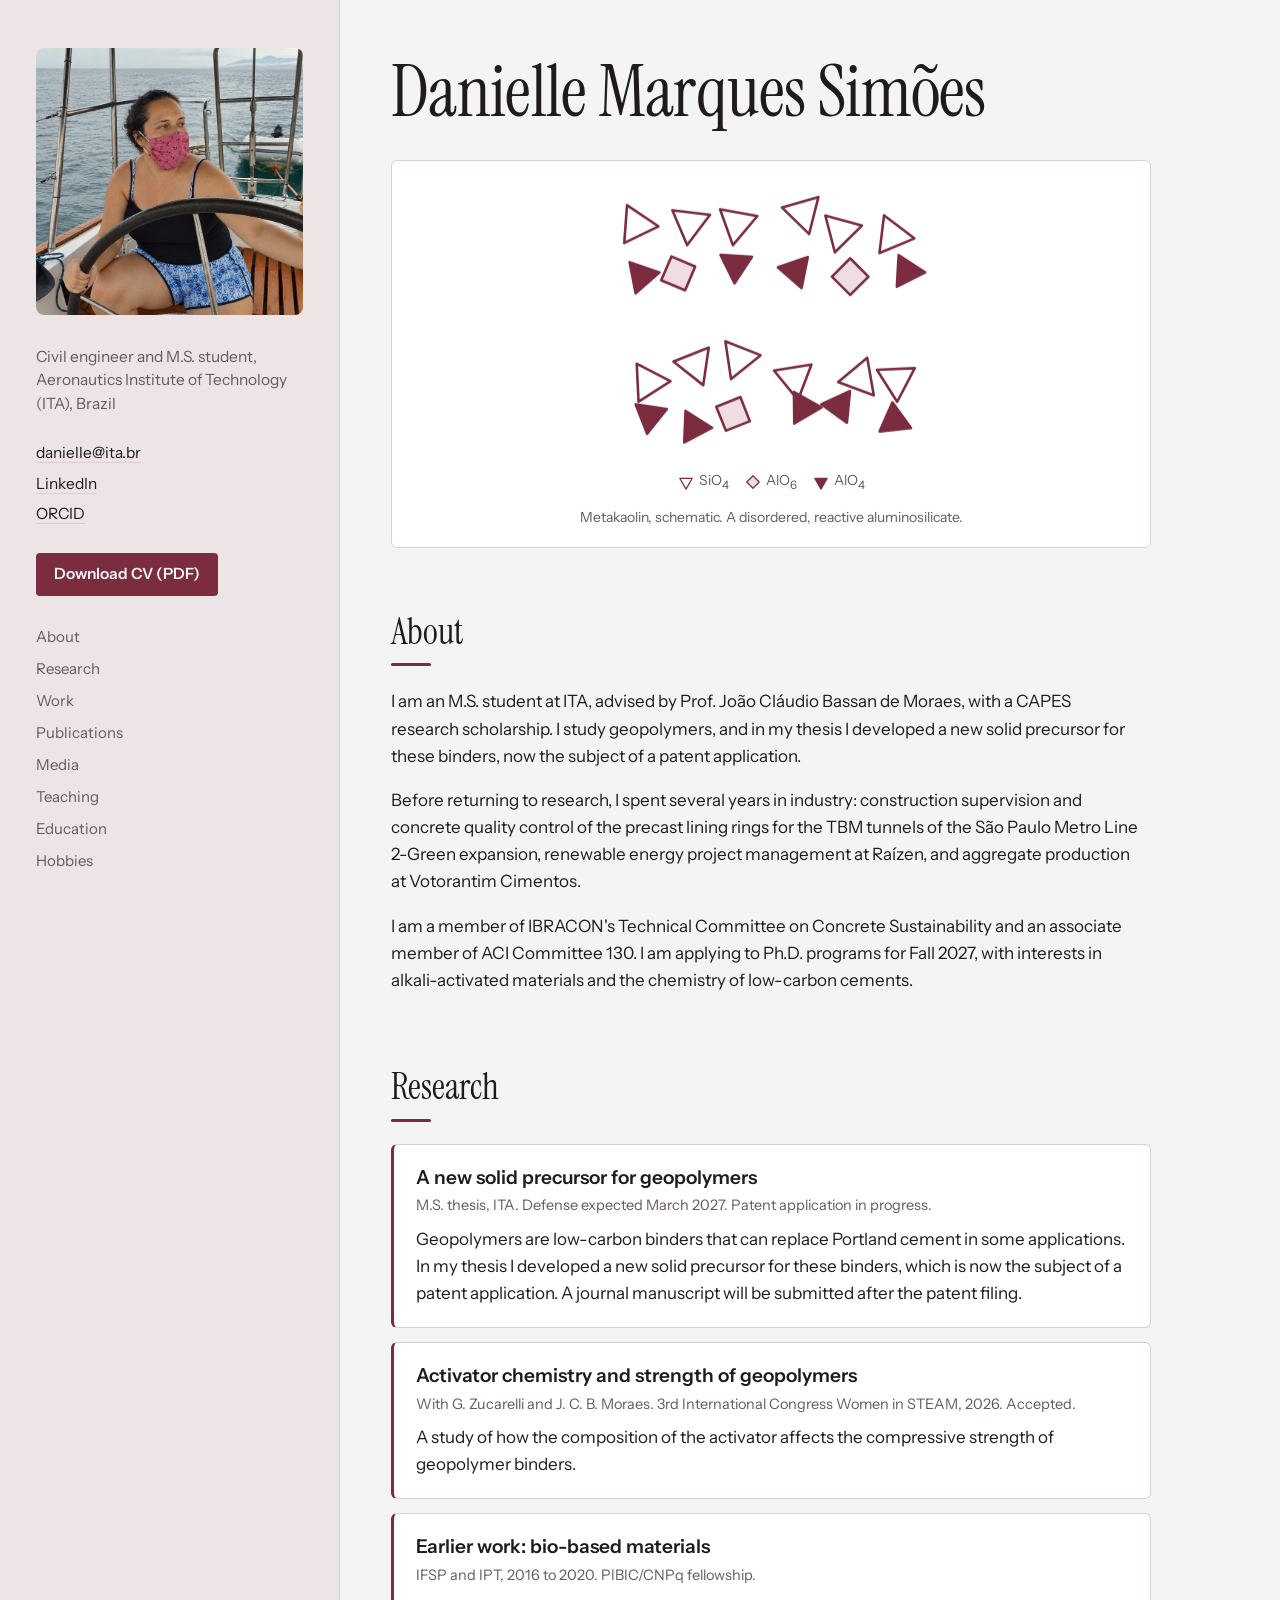
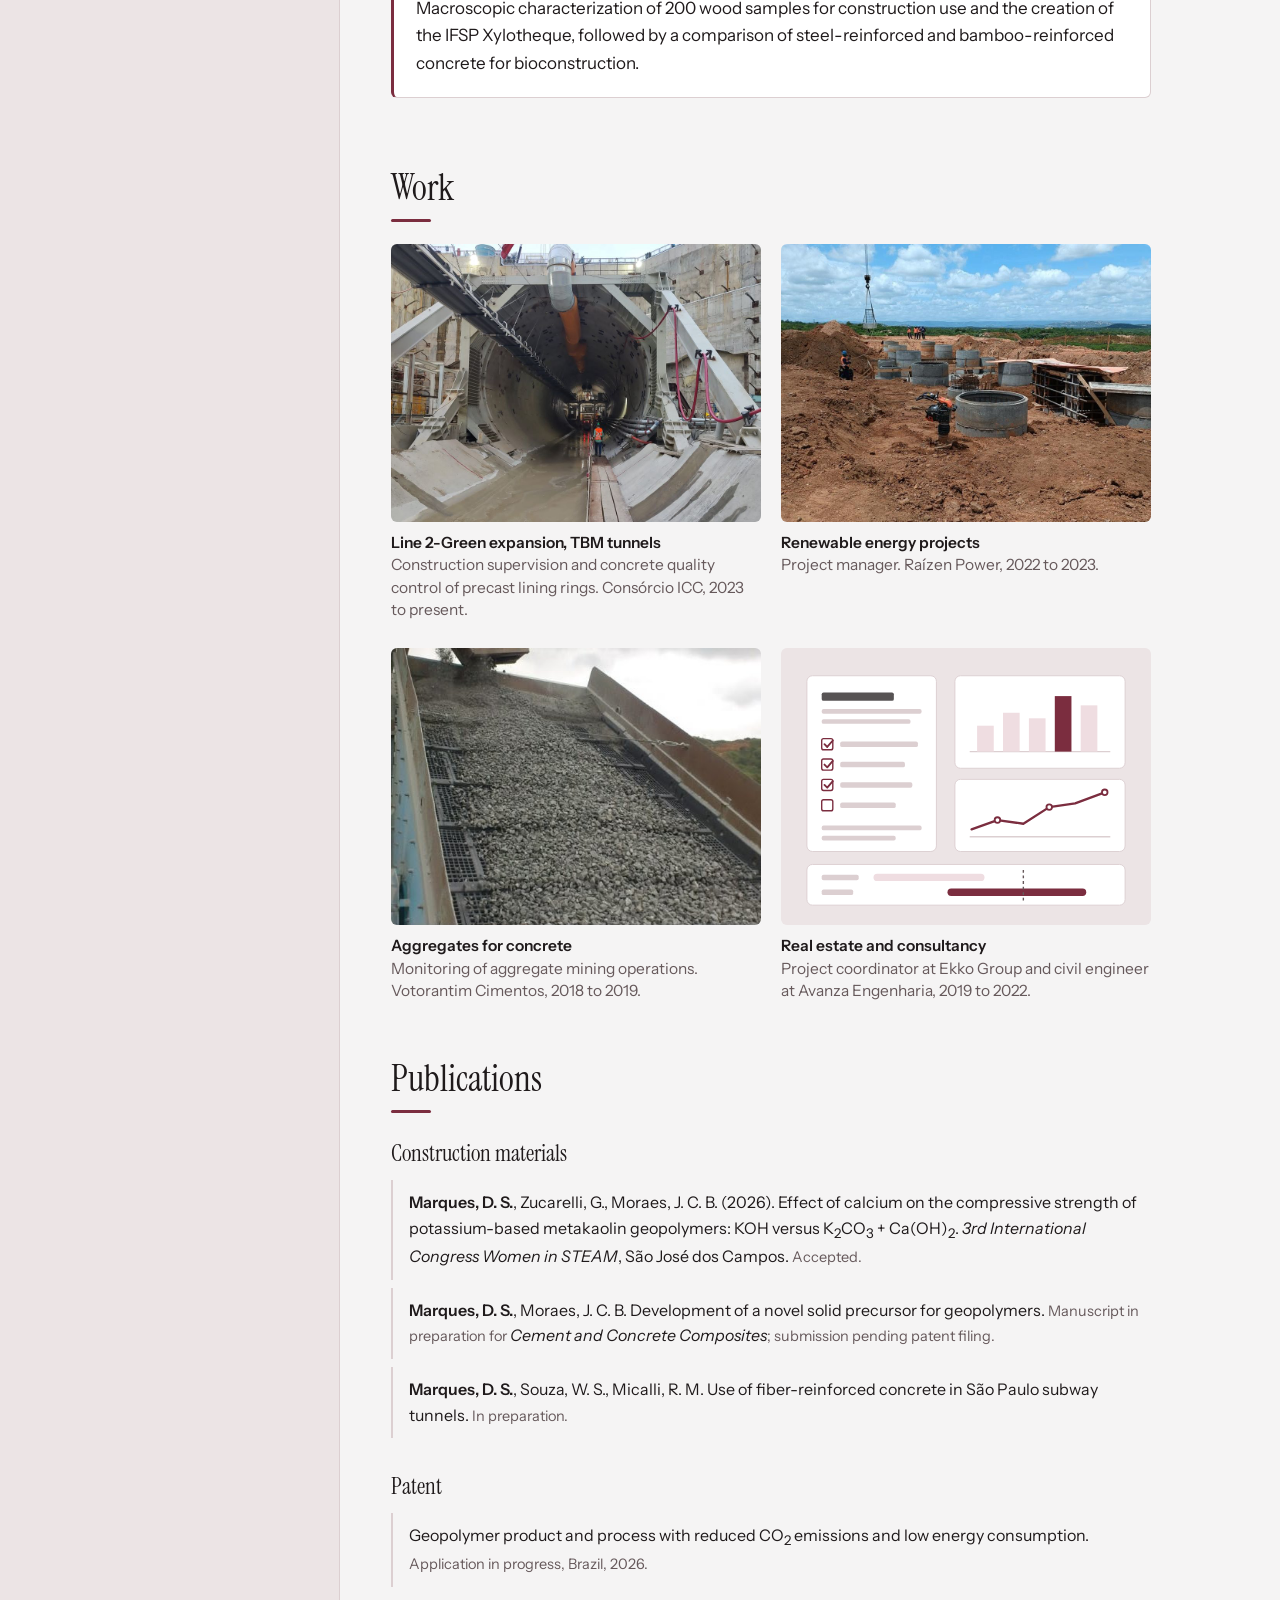
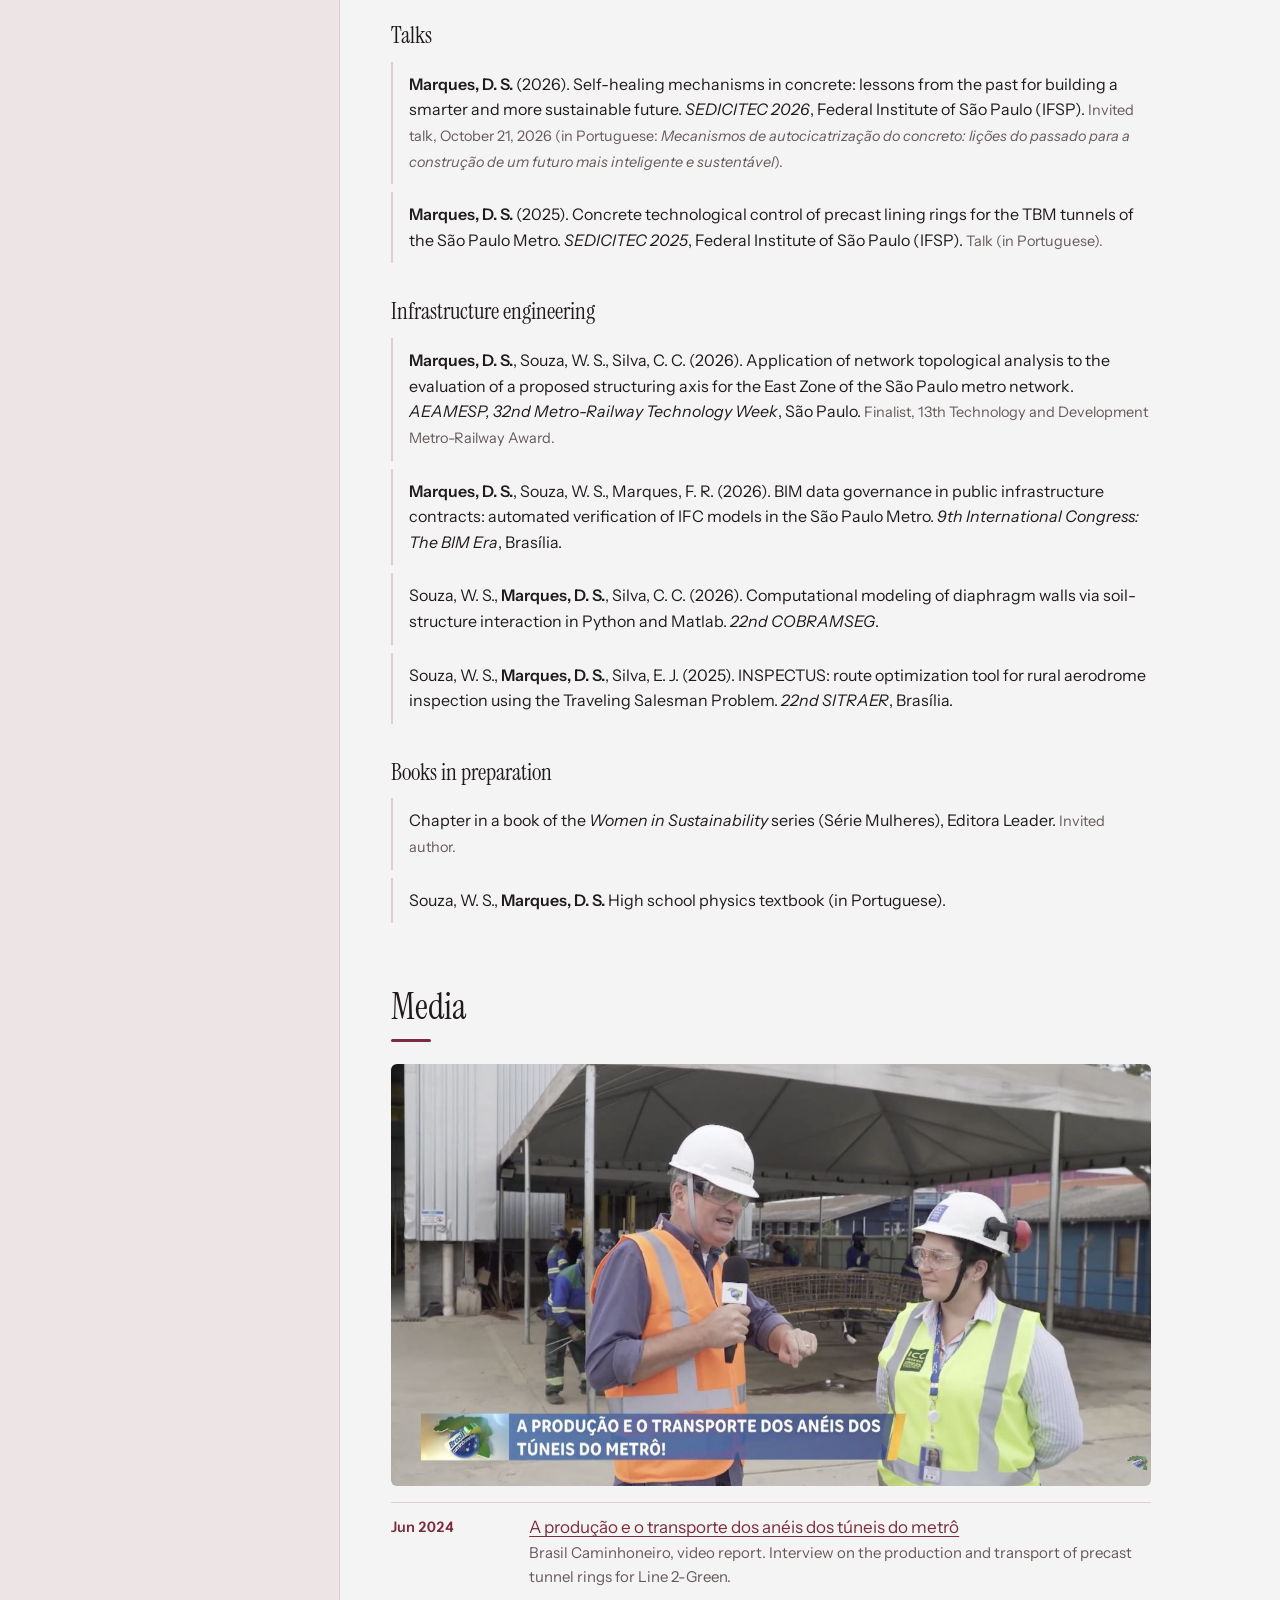
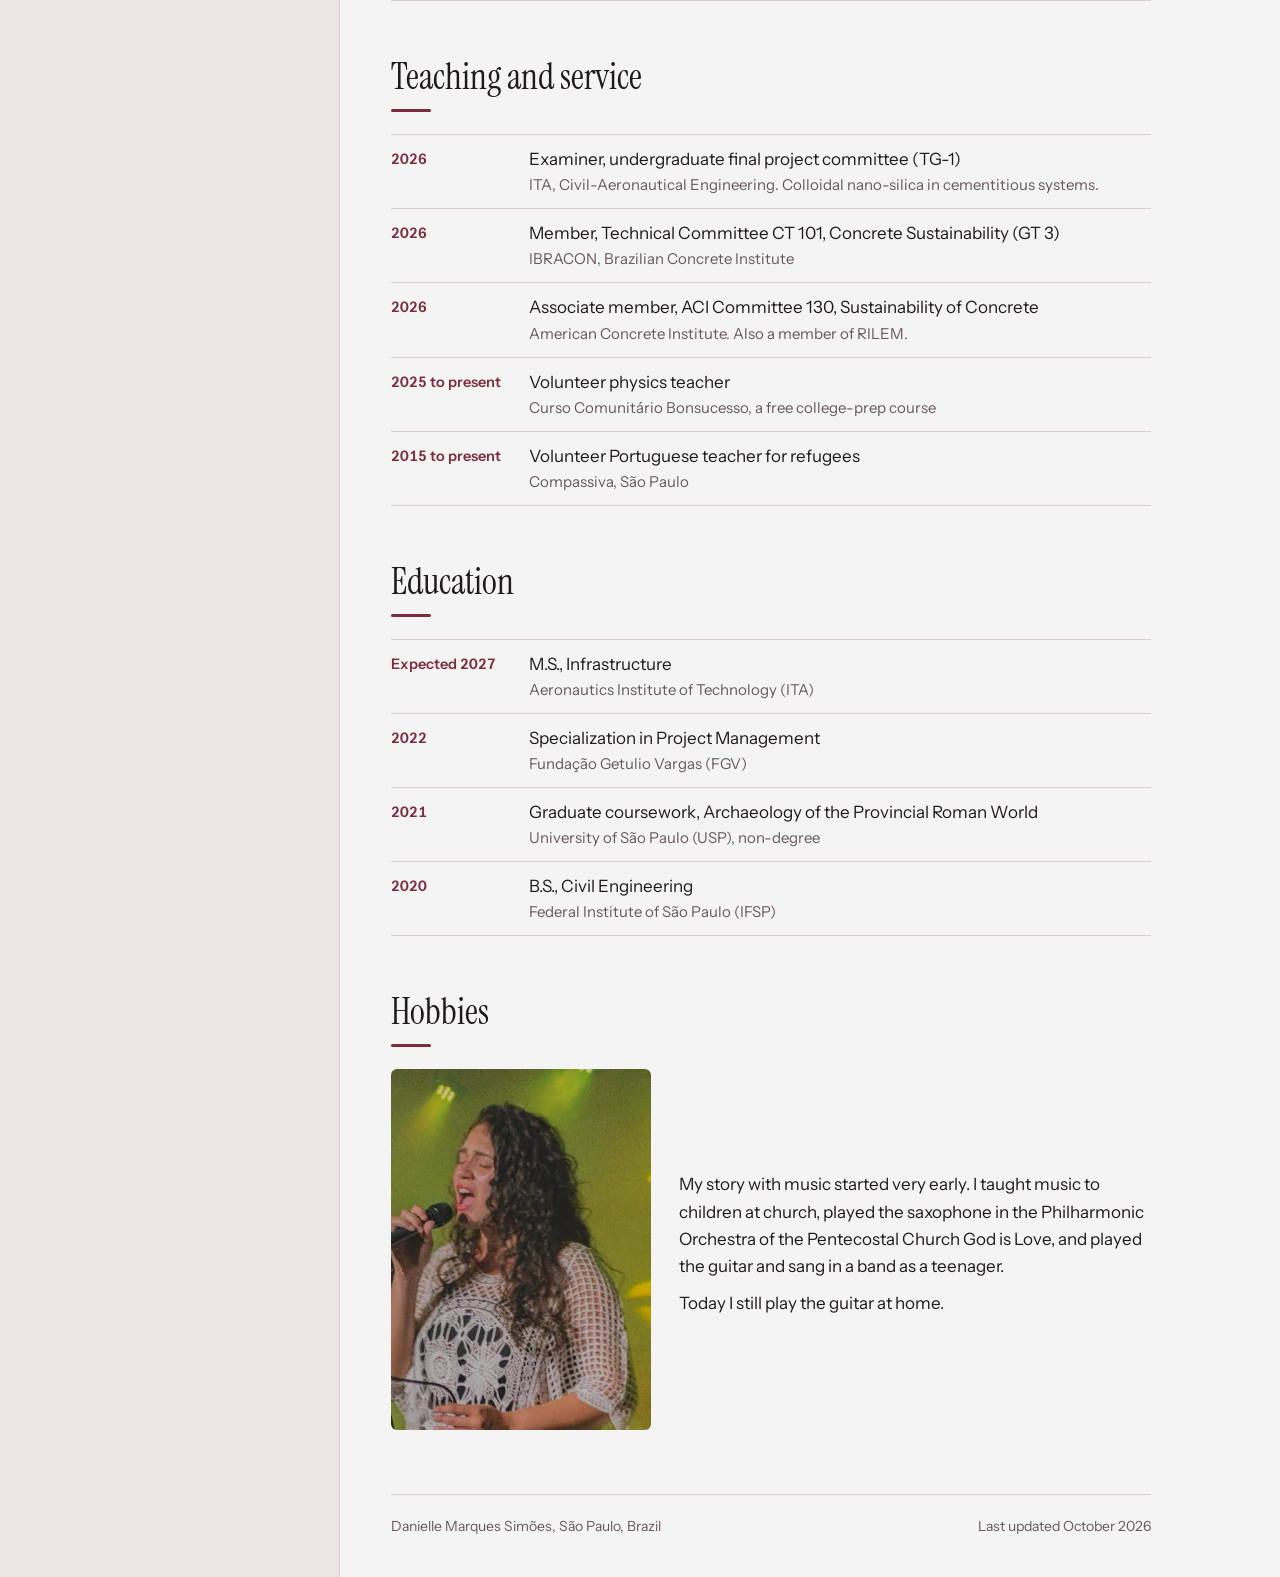
==== index.html @ eb213790 "Add interview photo to Media section Co-Authored-By: Claude Opus 5.5 <noreply@anthropic.com> Claude-" ====
<!doctype html>
<html lang="en">
<head>
<meta charset="utf-8">
<meta name="viewport" content="width=device-width,initial-scale=1,viewport-fit=cover">
<title>Danielle Marques Simões</title>
<meta name="description" content="Danielle Marques Simões, civil engineer and M.S. student at ITA, Brazil. Research on low-carbon geopolymer binders for infrastructure.">
<link rel="preconnect" href="https://fonts.googleapis.com">
<link rel="preconnect" href="https://fonts.gstatic.com" crossorigin>
<link href="https://fonts.googleapis.com/css2?family=Instrument+Sans:wght@400;600&family=Instrument+Serif&display=swap" rel="stylesheet">
<style>
:root {
  --paper: #f5f4f4;      /* neutral near-white */
  --side: #ece4e5;       /* pale fired-clay rose, greyed */
  --ink: #1f1a1b;
  --muted: #66595b;
  --rule: #dccfd1;
  --accent: #7b2d3f;     /* wine */
  --accent-soft: #efdde1;
  --card: #ffffff;
  --todo-bg: #fff1a8; --todo-fg: #1f1a1b;
  --display: "Instrument Serif", Georgia, serif;
  --sans: "Instrument Sans", "Helvetica Neue", Arial, sans-serif;
  --gutter: clamp(16px, 4vw, 56px);
}
@media (prefers-color-scheme: dark) {
  :root:not([data-theme="light"]) {
    --paper: #161314; --side: #1f191b; --ink: #ece4e6; --muted: #b3a3a7; --rule: #362c2f;
    --accent: #e3a3b1; --accent-soft: #3a2228; --card: #1d1819; color-scheme: dark;
  }
}
:root[data-theme="dark"] {
  --paper: #161314; --side: #1f191b; --ink: #ece4e6; --muted: #b3a3a7; --rule: #362c2f;
  --accent: #e3a3b1; --accent-soft: #3a2228; --card: #1d1819; color-scheme: dark;
}
* { box-sizing: border-box; }
html { scroll-behavior: smooth; }
@media (prefers-reduced-motion: reduce) { html { scroll-behavior: auto; } }
body { margin: 0; background: var(--paper); color: var(--ink); font-family: var(--sans); font-size: 17px; line-height: 1.6; -webkit-font-smoothing: antialiased; }
img { max-width: 100%; height: auto; display: block; }
a { color: var(--accent); text-underline-offset: 3px; text-decoration-thickness: 1px; }
a:hover { text-decoration-thickness: 2px; }
a:focus-visible { outline: 2px solid var(--accent); outline-offset: 3px; border-radius: 2px; }
.todo { background: var(--todo-bg); color: var(--todo-fg); padding: 0 3px; border-radius: 2px; }

/* Two-column shell: identity panel on the left, reading column on the right */
.shell { display: grid; grid-template-columns: minmax(280px, 340px) 1fr; min-height: 100vh; }
.side { min-width: 0; background: var(--side); border-right: 1px solid var(--rule); }
.side-inner { position: sticky; top: 0; height: 100vh; overflow-y: auto; padding: 48px 36px 32px; display: flex; flex-direction: column; gap: 26px; }
.portrait { width: 100%; max-width: 268px; aspect-ratio: 1; border-radius: 8px; background: var(--paper); overflow: hidden; margin: 0; }
.portrait img { width: 100%; height: 100%; object-fit: cover; object-position: 50% 15%; }
.side-top { display: grid; gap: 20px; }
.side-name { display: none; font-family: var(--display); font-size: 34px; line-height: 1; margin: 0; }
.side .role { margin-top: 0; }
.side .role { margin: 10px 0 0; color: var(--muted); font-size: 15.5px; line-height: 1.5; }
.contact { list-style: none; margin: 0; padding: 0; display: grid; gap: 6px; font-size: 15.5px; }
.contact a { color: var(--ink); text-decoration: none; border-bottom: 1px solid var(--rule); }
.contact a:hover { color: var(--accent); border-color: var(--accent); }
.cv { display: inline-block; align-self: flex-start; background: var(--accent); color: var(--paper); text-decoration: none; padding: 9px 18px; border-radius: 4px; font-weight: 600; font-size: 15.5px; }
.cv:hover { filter: brightness(1.08); color: var(--paper); }
.toc { margin-top: auto; margin-left: -14px; display: grid; gap: 2px; font-size: 15px; }
.toc a { color: var(--muted); text-decoration: none; padding: 3px 0 3px 12px; border-left: 2px solid transparent; }
.toc a:hover { color: var(--ink); border-left-color: var(--accent); }

.content { min-width: 0; padding: 56px var(--gutter) 40px; }
.col { max-width: 760px; }

/* Opening: research statement + the clay-to-binder figure */
.site-title { font-family: var(--display); font-weight: 400; font-size: clamp(44px, 5.6vw, 72px); line-height: 1; letter-spacing: -0.01em; margin: 0 0 32px; }
.plate { background: var(--card); border: 1px solid var(--rule); border-radius: 6px; padding: 22px 22px 18px; margin: 0 0 8px; }
.figure-hero { margin: 0; }
.figure-hero svg { width: 100%; height: auto; }
.figure-hero .net path { fill: none; stroke: var(--muted); stroke-width: 1; stroke-linecap: round; }
.figure-hero .si, .legend .si { fill: var(--card); stroke: var(--accent); stroke-width: 1.4; stroke-linejoin: round; }
.figure-hero .al6, .legend .al6 { fill: var(--accent-soft); stroke: var(--accent); stroke-width: 1.4; stroke-linejoin: round; }
.figure-hero .al4, .legend .al4 { fill: var(--accent); stroke: var(--accent); stroke-width: 1.4; stroke-linejoin: round; }
.figure-hero .oh, .legend .oh { fill: var(--muted); }
.figure-hero .k, .legend .k { fill: var(--ink); }
.figure-hero .hb { fill: none; stroke: var(--rule); stroke-width: 1.2; stroke-dasharray: 3 4; }
.figure-hero .vap, .figure-hero .arr { fill: none; stroke: var(--muted); stroke-width: 1.4; stroke-linecap: round; stroke-linejoin: round; }
.stages { list-style: none; padding: 14px 0 0; margin: 12px 0 0; display: grid; grid-template-columns: repeat(3, 1fr); gap: 14px; font-size: 14px; line-height: 1.4; border-top: 1px solid var(--rule); }
.stages li { min-width: 0; }
.stages b { display: block; font-family: var(--display); font-weight: 400; font-size: 21px; color: var(--ink); }
.stages span { color: var(--muted); }
.figure-hero figcaption { font-size: 14px; color: var(--muted); margin-top: 12px; }
.legend { display: flex; flex-wrap: wrap; gap: 6px 16px; margin: 12px 0 0; padding: 0; list-style: none; font-size: 14px; color: var(--muted); }
.legend:empty { display: none; }
.legend li { display: flex; align-items: center; gap: 5px; }
.legend svg { width: 16px; height: 16px; }
@media (prefers-reduced-motion: no-preference) {
  .figure-hero .net path { stroke-dasharray: 60; stroke-dashoffset: 60; animation: draw 1.6s ease-out .3s forwards; }
  .figure-hero .p2 { animation: settle 1.2s ease-out .4s both; }
  .figure-hero .p3 { animation: settle 1.2s ease-out .9s both; }
  @keyframes draw { to { stroke-dashoffset: 0; } }
  @keyframes settle { from { opacity: .3; } to { opacity: 1; } }
}


.mk-mol { display: grid; justify-items: center; text-align: center; }
.mk-mol svg { max-width: 340px; }
.mk-mol .legend { justify-content: center; }

/* Sections: heading sits above the text, with a short mineral rule */
.sec { padding: 56px 0 0; scroll-margin-top: 16px; }
.sec h2 { font-family: var(--display); font-weight: 400; font-size: 36px; line-height: 1.1; margin: 0 0 22px; }
.sec h2::after { content: ""; display: block; width: 40px; height: 3px; background: var(--accent); margin-top: 12px; border-radius: 2px; }
.body > *:first-child { margin-top: 0; }
.body p { max-width: 68ch; }
.body h3 { font-size: 19px; font-weight: 600; margin: 0 0 4px; line-height: 1.35; }
.body h4 { font-family: var(--display); font-weight: 400; font-size: 23px; margin: 30px 0 8px; }
.body h4:first-child { margin-top: 0; }

/* Research: each project is a white specimen card, visual on top */
.project { background: var(--card); border: 1px solid var(--rule); border-left: 3px solid var(--accent); border-radius: 6px; overflow: hidden; margin: 0 0 14px; }
.project > * { min-width: 0; }
.project > div:last-child { padding: 20px 22px; }
.project .meta { color: var(--muted); font-size: 14.5px; margin: 0 0 8px; }
.project p { margin: 0; }
.project .ph, .project .stat-box { aspect-ratio: auto; height: 100%; min-height: 160px; border-radius: 0; border: 0; border-right: 1px solid var(--rule); }
.stat-box { background: var(--accent-soft); display: flex; flex-direction: column; justify-content: flex-end; padding: 18px; }
.figure-stat { font-family: var(--display); font-size: 46px; white-space: nowrap; line-height: .95; color: var(--accent); }
.figure-stat small { font-family: var(--sans); font-size: 13.5px; color: var(--muted); display: block; margin-top: 8px; line-height: 1.35; white-space: normal; }
.ph { aspect-ratio: 4 / 3; background: var(--side); border: 1px dashed var(--rule); border-radius: 6px; display: flex; align-items: center; justify-content: center; text-align: center; padding: 10px; font-size: 13.5px; color: var(--muted); }

/* Work: photo grid */
.grid { display: grid; grid-template-columns: repeat(2, 1fr); gap: 26px 20px; margin: 0; padding: 0; list-style: none; }
.grid figure { margin: 0; }
.grid figcaption { margin-top: 10px; font-size: 15.5px; line-height: 1.45; }
.grid figcaption strong { display: block; font-weight: 600; }
.grid figcaption span { color: var(--muted); }
.note { color: var(--muted); font-size: 14.5px; margin-top: 24px; }

.work-img { display: block; width: 100%; height: auto; aspect-ratio: 4 / 3; object-fit: cover; border-radius: 6px; }
.consult .bg { fill: var(--side); }
.consult .sheet rect { fill: var(--card); stroke: var(--rule); }
.consult .ink { fill: var(--ink); opacity: .75; }
.consult .faint { fill: var(--rule); }
.consult .check rect, .consult .box { fill: none; stroke: var(--accent); stroke-width: 1.5; }
.consult .check path { fill: none; stroke: var(--accent); stroke-width: 2; stroke-linecap: round; stroke-linejoin: round; }
.consult .axis { stroke: var(--rule); stroke-width: 1.5; fill: none; }
.consult .dash { stroke-dasharray: 3 3; stroke: var(--muted); }
.consult .bar { fill: var(--accent-soft); }
.consult .bar.hi, .consult .gantt.hi { fill: var(--accent); }
.consult .gantt { fill: var(--accent-soft); }
.consult .line { fill: none; stroke: var(--accent); stroke-width: 2.5; stroke-linejoin: round; stroke-linecap: round; }
.consult .dot circle { fill: var(--card); stroke: var(--accent); stroke-width: 2; }

.media-shot { display: block; margin: 0 0 16px; }
.media-shot img { width: 100%; height: auto; border-radius: 6px; }

/* Publications */
.refs { list-style: none; padding: 0; margin: 0; counter-reset: none; }
.refs li { padding: 10px 0 10px 16px; border-left: 2px solid var(--rule); margin-bottom: 8px; max-width: 72ch; font-size: 16px; }
.refs .me { font-weight: 600; }
.refs .venue { font-style: italic; }
.refs .tag { color: var(--muted); font-size: 14.5px; }

/* Media, teaching, education: year on the left, timeline style */
.rows { list-style: none; padding: 0; margin: 0; }
.rows li { display: grid; grid-template-columns: 120px 1fr; gap: 18px; padding: 11px 0; border-top: 1px solid var(--rule); }
.rows li:last-child { border-bottom: 1px solid var(--rule); }
.rows li > * { min-width: 0; }
.rows li > .when { order: -1; color: var(--accent); font-size: 14.5px; font-weight: 600; font-variant-numeric: tabular-nums; padding-top: 2px; }
.rows .sub { display: block; color: var(--muted); font-size: 15px; }

.hobby { margin: 0; display: grid; grid-template-columns: 260px 1fr; gap: 28px; align-items: center; }
.hobby img { width: 100%; height: auto; border-radius: 6px; }
.hobby figcaption { color: var(--muted); font-size: 15.5px; }
.hobby figcaption p { margin: 0 0 10px; color: var(--ink); font-size: 17px; }
@media (max-width: 640px) { .hobby { grid-template-columns: 1fr; gap: 14px; } .hobby img { max-width: 300px; } }

footer { margin-top: 64px; padding-top: 20px; border-top: 1px solid var(--rule); color: var(--muted); font-size: 14px; display: flex; flex-wrap: wrap; justify-content: space-between; gap: 10px; }

@media (max-width: 960px) {
  .shell { grid-template-columns: minmax(0, 1fr); }
  .side { border-right: 0; border-bottom: 1px solid var(--rule); }
  .side-inner { position: static; height: auto; padding: 32px var(--gutter) 0; gap: 18px; }
  .side-top { display: flex; gap: 18px; align-items: center; }
  .side-top > div { min-width: 0; }
  .toc { margin-left: calc(-1 * var(--gutter)); }
  .portrait { width: 88px; flex: none; border-radius: 50%; }
  .portrait img { object-position: 45% 22%; transform: scale(1.35); transform-origin: 45% 25%; }
  .side-name { display: block; }
  .side .role { margin-top: 10px; }
  .site-title { display: none; }
  .contact { grid-auto-flow: column; justify-content: start; gap: 6px 16px; }
  .toc { margin: 0 calc(-1 * var(--gutter)); padding: 10px var(--gutter); display: flex; gap: 18px; overflow-x: auto; scrollbar-width: none; background: var(--side); border-top: 1px solid var(--rule); }
  .toc::-webkit-scrollbar { display: none; }
  .toc a { padding: 2px 0; border: 0; white-space: nowrap; }
  .content { padding-top: 36px; }
}
@media (max-width: 640px) {
  .contact { grid-auto-flow: row; grid-template-columns: 1fr 1fr; }
  body { font-size: 16.5px; }
  .project { grid-template-columns: 1fr; }
  .project .ph, .project .stat-box { min-height: 130px; border-right: 0; border-bottom: 1px solid var(--rule); }
  .grid { grid-template-columns: 1fr; }
  .rows li { grid-template-columns: 1fr; gap: 0; }
  .stages { grid-template-columns: 1fr; gap: 8px; }
  .plate { padding: 14px; }
}
</style>
</head>
<body>
<div class="shell">
  <aside class="side">
    <div class="side-inner">
      <div class="side-top">
        <figure class="portrait"><img src="images/danielle-sailing.jpg" alt="Danielle Marques Simões at the helm of a sailboat" width="720" height="900"></figure>
        <div>
          <p class="side-name">Danielle Marques Simões</p>
          <p class="role">Civil engineer and M.S. student, Aeronautics Institute of Technology (ITA), Brazil</p>
        </div>
      </div>
      <ul class="contact">
        <li><a href="mailto:danielle@ita.br">danielle@ita.br</a></li>
        <li><a href="https://www.linkedin.com/in/danielle-marques-38216195/">LinkedIn</a></li>
        <li><a href="https://orcid.org/0009-0000-6576-7147">ORCID</a></li>
      </ul>
      <a class="cv" href="Danielle_Marques_CV.pdf">Download CV (PDF)</a>
      <nav class="toc" aria-label="Sections">
        <a href="#about">About</a>
        <a href="#research">Research</a>
        <a href="#work">Work</a>
        <a href="#publications">Publications</a>
        <a href="#media">Media</a>
        <a href="#teaching">Teaching</a>
        <a href="#education">Education</a>
        <a href="#hobbies">Hobbies</a>
      </nav>
    </div>
  </aside>

  <main class="content">
    <div class="col">
      <h1 class="site-title">Danielle Marques Simões</h1>
      <div class="plate">
        <figure class="figure-hero mk-mol">
          <svg viewBox="208 26 186 150" role="img" aria-label="Schematic of metakaolin: a disordered arrangement of silicon and aluminium polyhedra"><g class="p2"><polygon class="si" points="220.7,58.8 222.2,38.1 239.4,49.7"/><polygon class="si" points="255.1,60.0 247.0,40.9 267.6,43.4"/><polygon class="si" points="280.1,60.0 273.1,40.4 293.5,44.1"/><polygon class="si" points="321.8,53.9 306.9,39.4 326.9,33.7"/><polygon class="si" points="335.9,63.9 330.7,43.8 350.7,49.3"/><polygon class="si" points="360.3,64.3 362.8,43.7 379.4,56.3"/><polygon class="al4" points="226.9,86.3 223.6,69.3 240.0,74.9"/><polygon class="al6" points="259.5,71.7 254.0,84.7 240.9,79.2 246.5,66.2"/><polygon class="al4" points="281.0,80.9 273.3,65.3 290.6,66.4"/><polygon class="al4" points="304.7,72.1 321.1,66.5 317.7,83.5"/><polygon class="al6" points="354.3,77.2 344.3,87.2 334.3,77.2 344.3,67.2"/><polygon class="al4" points="369.8,82.7 370.8,65.4 385.3,74.9"/><polygon class="si" points="228.5,145.6 227.5,124.9 246.0,134.4"/><polygon class="si" points="263.9,136.6 247.6,123.7 266.9,116.0"/><polygon class="si" points="279.1,133.2 276.0,112.6 295.3,120.2"/><polygon class="si" points="315.7,144.7 302.6,128.6 323.1,125.3"/><polygon class="si" points="357.2,142.1 337.7,134.9 353.6,121.6"/><polygon class="si" points="370.0,145.7 358.9,128.2 379.6,127.3"/><polygon class="al4" points="233.2,163.2 226.9,147.1 244.0,149.7"/><polygon class="al4" points="253.5,167.9 254.2,150.6 268.8,159.9"/><polygon class="al6" points="289.4,156.3 276.3,161.5 271.0,148.4 284.2,143.1"/><polygon class="al4" points="313.7,157.6 313.5,140.3 328.6,148.8"/><polygon class="al4" points="328.5,147.0 344.2,139.8 342.5,157.1"/><polygon class="al4" points="360.4,161.9 367.4,146.0 377.6,160.0"/></g></svg>
          <ul class="legend" aria-hidden="true">
            <li><svg viewBox="-9 -9 18 18"><polygon class="si" points="0,8 -6.9,-4 6.9,-4"/></svg><span>SiO<sub>4</sub></span></li><li><svg viewBox="-9 -9 18 18"><polygon class="al6" points="7,0 0,7 -7,0 0,-7"/></svg><span>AlO<sub>6</sub></span></li><li><svg viewBox="-9 -9 18 18"><polygon class="al4" points="0,8 -6.9,-4 6.9,-4"/></svg><span>AlO<sub>4</sub></span></li>
          </ul>
          <figcaption>Metakaolin, schematic. A disordered, reactive aluminosilicate.</figcaption>
        </figure>
      </div>

    <section class="sec" id="about">
      <h2>About</h2>
      <div class="body">
        <div>
          <p>I am an M.S. student at ITA, advised by Prof. João Cláudio Bassan de Moraes, with a CAPES research scholarship. I study geopolymers, and in my thesis I developed a new solid precursor for these binders, now the subject of a patent application.</p>
          <p>Before returning to research, I spent several years in industry: construction supervision and concrete quality control of the precast lining rings for the TBM tunnels of the São Paulo Metro Line 2-Green expansion, renewable energy project management at Raízen, and aggregate production at Votorantim Cimentos.</p>
          <p>I am a member of IBRACON's Technical Committee on Concrete Sustainability and an associate member of ACI Committee 130. I am applying to Ph.D. programs for Fall 2027, with interests in alkali-activated materials and the chemistry of low-carbon cements.</p>
        </div>
      </div>
    </section>
    <section class="sec" id="research">
      <h2>Research</h2>
      <div class="body">
        <article class="project">
          <div>
            <h3>A new solid precursor for geopolymers</h3>
            <p class="meta">M.S. thesis, ITA. Defense expected March 2027. Patent application in progress.</p>
            <p>Geopolymers are low-carbon binders that can replace Portland cement in some applications. In my thesis I developed a new solid precursor for these binders, which is now the subject of a patent application. A journal manuscript will be submitted after the patent filing.</p>
          </div>
        </article>
        <article class="project">
          <div>
            <h3>Activator chemistry and strength of geopolymers</h3>
            <p class="meta">With G. Zucarelli and J. C. B. Moraes. 3rd International Congress Women in STEAM, 2026. Accepted.</p>
            <p>A study of how the composition of the activator affects the compressive strength of geopolymer binders.</p>
          </div>
        </article>
        <article class="project">
          <div>
            <h3>Earlier work: bio-based materials</h3>
            <p class="meta">IFSP and IPT, 2016 to 2020. PIBIC/CNPq fellowship.</p>
            <p>Macroscopic characterization of 200 wood samples for construction use and the creation of the IFSP Xylotheque, followed by a comparison of steel-reinforced and bamboo-reinforced concrete for bioconstruction.</p>
          </div>
        </article>
      </div>
    </section>
    <section class="sec" id="work">
      <h2>Work</h2>
      <div class="body">
        <ul class="grid">
          <li><figure>
            <img class="work-img" src="images/work-tbm-tunnel.jpg" alt="TBM launch shaft and the tunnel lined with precast concrete rings, São Paulo Metro Line 2-Green" width="960" height="720" loading="lazy">
            <figcaption><strong>Line 2-Green expansion, TBM tunnels</strong><span>Construction supervision and concrete quality control of precast lining rings. Consórcio ICC, 2023 to present.</span></figcaption>
          </figure></li>
          <li><figure>
            <img class="work-img" src="images/work-renewable-energy.jpg" alt="Construction site of a renewable energy project with precast concrete foundation rings" width="960" height="720" loading="lazy">
            <figcaption><strong>Renewable energy projects</strong><span>Project manager. Raízen Power, 2022 to 2023.</span></figcaption>
          </figure></li>
          <li><figure>
            <img class="work-img" src="images/work-aggregates.jpg" alt="Crushed stone aggregate on a vibrating screen at a quarry" width="516" height="387" loading="lazy">
            <figcaption><strong>Aggregates for concrete</strong><span>Monitoring of aggregate mining operations. Votorantim Cimentos, 2018 to 2019.</span></figcaption>
          </figure></li>
          <li><figure>
            <svg class="work-img consult" viewBox="0 0 400 300" role="img" aria-label="Illustration of consultancy work: a project report with a checklist, a bar chart, a trend line and a schedule">
              <rect class="bg" width="400" height="300"/>
              <g class="sheet"><rect x="28" y="30" width="140" height="190" rx="6"/></g>
              <rect class="ink" x="44" y="48" width="78" height="9" rx="2"/>
              <rect class="faint" x="44" y="66" width="108" height="5" rx="2"/><rect class="faint" x="44" y="77" width="96" height="5" rx="2"/>
              <g class="check"><rect x="44" y="98" width="12" height="12" rx="2"/><path d="M47 104 l3 3 l6 -7"/></g><rect class="faint" x="64" y="101" width="84" height="6" rx="2"/>
              <g class="check"><rect x="44" y="120" width="12" height="12" rx="2"/><path d="M47 126 l3 3 l6 -7"/></g><rect class="faint" x="64" y="123" width="70" height="6" rx="2"/>
              <g class="check"><rect x="44" y="142" width="12" height="12" rx="2"/><path d="M47 148 l3 3 l6 -7"/></g><rect class="faint" x="64" y="145" width="78" height="6" rx="2"/>
              <rect class="box" x="44" y="164" width="12" height="12" rx="2"/><rect class="faint" x="64" y="167" width="60" height="6" rx="2"/>
              <rect class="faint" x="44" y="192" width="108" height="5" rx="2"/><rect class="faint" x="44" y="203" width="80" height="5" rx="2"/>
              <g class="sheet"><rect x="188" y="30" width="184" height="100" rx="6"/></g>
              <path class="axis" d="M204 112 H356"/>
              <rect class="bar" x="212" y="84" width="18" height="28"/><rect class="bar" x="240" y="70" width="18" height="42"/>
              <rect class="bar" x="268" y="76" width="18" height="36"/><rect class="bar hi" x="296" y="52" width="18" height="60"/>
              <rect class="bar" x="324" y="62" width="18" height="50"/>
              <g class="sheet"><rect x="188" y="142" width="184" height="78" rx="6"/></g>
              <path class="axis" d="M204 204 H356"/>
              <path class="line" d="M206 196 L234 186 L262 190 L290 172 L318 168 L350 156"/>
              <g class="dot"><circle cx="234" cy="186" r="3"/><circle cx="290" cy="172" r="3"/><circle cx="350" cy="156" r="3"/></g>
              <g class="sheet"><rect x="28" y="234" width="344" height="44" rx="6"/></g>
              <rect class="faint" x="44" y="245" width="40" height="6" rx="2"/><rect class="faint" x="44" y="261" width="34" height="6" rx="2"/>
              <rect class="gantt" x="100" y="244" width="120" height="8" rx="4"/><rect class="gantt hi" x="180" y="260" width="150" height="8" rx="4"/>
              <path class="axis dash" d="M262 240 V274"/>
            </svg>
            <figcaption><strong>Real estate and consultancy</strong><span>Project coordinator at Ekko Group and civil engineer at Avanza Engenharia, 2019 to 2022.</span></figcaption>
          </figure></li>
        </ul>
      </div>
    </section>
    <section class="sec" id="publications">
      <h2>Publications</h2>
      <div class="body">
        <h4>Construction materials</h4>
        <ul class="refs">
          <li><span class="me">Marques, D. S.</span>, Zucarelli, G., Moraes, J. C. B. (2026). Effect of calcium on the compressive strength of potassium-based metakaolin geopolymers: KOH versus K<sub>2</sub>CO<sub>3</sub> + Ca(OH)<sub>2</sub>. <span class="venue">3rd International Congress Women in STEAM</span>, São José dos Campos. <span class="tag">Accepted.</span></li>
          <li><span class="me">Marques, D. S.</span>, Moraes, J. C. B. Development of a novel solid precursor for geopolymers. <span class="tag">Manuscript in preparation for</span> <span class="venue">Cement and Concrete Composites</span><span class="tag">; submission pending patent filing.</span></li>
          <li><span class="me">Marques, D. S.</span>, Souza, W. S., Micalli, R. M. Use of fiber-reinforced concrete in São Paulo subway tunnels. <span class="tag">In preparation.</span></li>
        </ul>
        <h4>Patent</h4>
        <ul class="refs">
          <li>Geopolymer product and process with reduced CO<sub>2</sub> emissions and low energy consumption. <span class="tag">Application in progress, Brazil, 2026.</span></li>
        </ul>
        <h4>Talks</h4>
        <ul class="refs">
          <li><span class="me">Marques, D. S.</span> (2026). Self-healing mechanisms in concrete: lessons from the past for building a smarter and more sustainable future. <span class="venue">SEDICITEC 2026</span>, Federal Institute of São Paulo (IFSP). <span class="tag">Invited talk, October 21, 2026 (in Portuguese: <i>Mecanismos de autocicatrização do concreto: lições do passado para a construção de um futuro mais inteligente e sustentável</i>).</span></li>
          <li><span class="me">Marques, D. S.</span> (2025). Concrete technological control of precast lining rings for the TBM tunnels of the São Paulo Metro. <span class="venue">SEDICITEC 2025</span>, Federal Institute of São Paulo (IFSP). <span class="tag">Talk (in Portuguese).</span></li>
        </ul>
        <h4>Infrastructure engineering</h4>
        <ul class="refs">
          <li><span class="me">Marques, D. S.</span>, Souza, W. S., Silva, C. C. (2026). Application of network topological analysis to the evaluation of a proposed structuring axis for the East Zone of the São Paulo metro network. <span class="venue">AEAMESP, 32nd Metro-Railway Technology Week</span>, São Paulo. <span class="tag">Finalist, 13th Technology and Development Metro-Railway Award.</span></li>
          <li><span class="me">Marques, D. S.</span>, Souza, W. S., Marques, F. R. (2026). BIM data governance in public infrastructure contracts: automated verification of IFC models in the São Paulo Metro. <span class="venue">9th International Congress: The BIM Era</span>, Brasília.</li>
          <li>Souza, W. S., <span class="me">Marques, D. S.</span>, Silva, C. C. (2026). Computational modeling of diaphragm walls via soil-structure interaction in Python and Matlab. <span class="venue">22nd COBRAMSEG</span>.</li>
          <li>Souza, W. S., <span class="me">Marques, D. S.</span>, Silva, E. J. (2025). INSPECTUS: route optimization tool for rural aerodrome inspection using the Traveling Salesman Problem. <span class="venue">22nd SITRAER</span>, Brasília.</li>
        </ul>
        <h4>Books in preparation</h4>
        <ul class="refs">
          <li>Chapter in a book of the <span class="venue">Women in Sustainability</span> series (Série Mulheres), Editora Leader. <span class="tag">Invited author.</span></li>
          <li>Souza, W. S., <span class="me">Marques, D. S.</span> High school physics textbook (in Portuguese).</li>
        </ul>
      </div>
    </section>
    <section class="sec" id="media">
      <h2>Media</h2>
      <div class="body">
        <a class="media-shot" href="https://brasilcaminhoneiro.com.br/a-producao-e-o-transporte-dos-aneis-dos-tuneis-do-metro/"><img src="images/media-brasil-caminhoneiro.jpg" alt="Danielle being interviewed by Brasil Caminhoneiro at the precast tunnel ring plant for São Paulo Metro Line 2-Green" width="1200" height="667" loading="lazy"></a>
        <ul class="rows">
          <li><span><a href="https://brasilcaminhoneiro.com.br/a-producao-e-o-transporte-dos-aneis-dos-tuneis-do-metro/">A produção e o transporte dos anéis dos túneis do metrô</a><span class="sub">Brasil Caminhoneiro, video report. Interview on the production and transport of precast tunnel rings for Line 2-Green.</span></span><span class="when">Jun 2024</span></li>
        </ul>
      </div>
    </section>
    <section class="sec" id="teaching">
      <h2>Teaching and service</h2>
      <div class="body">
        <ul class="rows">
          <li><span>Examiner, undergraduate final project committee (TG-1)<span class="sub">ITA, Civil-Aeronautical Engineering. Colloidal nano-silica in cementitious systems.</span></span><span class="when">2026</span></li>
          <li><span>Member, Technical Committee CT 101, Concrete Sustainability (GT 3)<span class="sub">IBRACON, Brazilian Concrete Institute</span></span><span class="when">2026</span></li>
          <li><span>Associate member, ACI Committee 130, Sustainability of Concrete<span class="sub">American Concrete Institute. Also a member of RILEM.</span></span><span class="when">2026</span></li>
          <li><span>Volunteer physics teacher<span class="sub">Curso Comunitário Bonsucesso, a free college-prep course</span></span><span class="when">2025 to present</span></li>
          <li><span>Volunteer Portuguese teacher for refugees<span class="sub">Compassiva, São Paulo</span></span><span class="when">2015 to present</span></li>
        </ul>
      </div>
    </section>
    <section class="sec" id="education">
      <h2>Education</h2>
      <div class="body">
        <ul class="rows">
          <li><span>M.S., Infrastructure<span class="sub">Aeronautics Institute of Technology (ITA)</span></span><span class="when">Expected 2027</span></li>
          <li><span>Specialization in Project Management<span class="sub">Fundação Getulio Vargas (FGV)</span></span><span class="when">2022</span></li>
          <li><span>Graduate coursework, Archaeology of the Provincial Roman World<span class="sub">University of São Paulo (USP), non-degree</span></span><span class="when">2021</span></li>
          <li><span>B.S., Civil Engineering<span class="sub">Federal Institute of São Paulo (IFSP)</span></span><span class="when">2020</span></li>
        </ul>
      </div>
    </section>

    <section class="sec" id="hobbies">
      <h2>Hobbies</h2>
      <div class="body">
        <figure class="hobby">
          <img src="images/danielle-singing.jpg" alt="Danielle singing on stage" width="448" height="622" loading="lazy">
          <figcaption><p>My story with music started very early. I taught music to children at church, played the saxophone in the Philharmonic Orchestra of the Pentecostal Church God is Love, and played the guitar and sang in a band as a teenager.</p><p>Today I still play the guitar at home.</p></figcaption>
        </figure>
      </div>
    </section>

      <footer>
        <span>Danielle Marques Simões, São Paulo, Brazil</span>
        <span>Last updated October 2026</span>
      </footer>
    </div>
  </main>
</div>
</body>
</html>
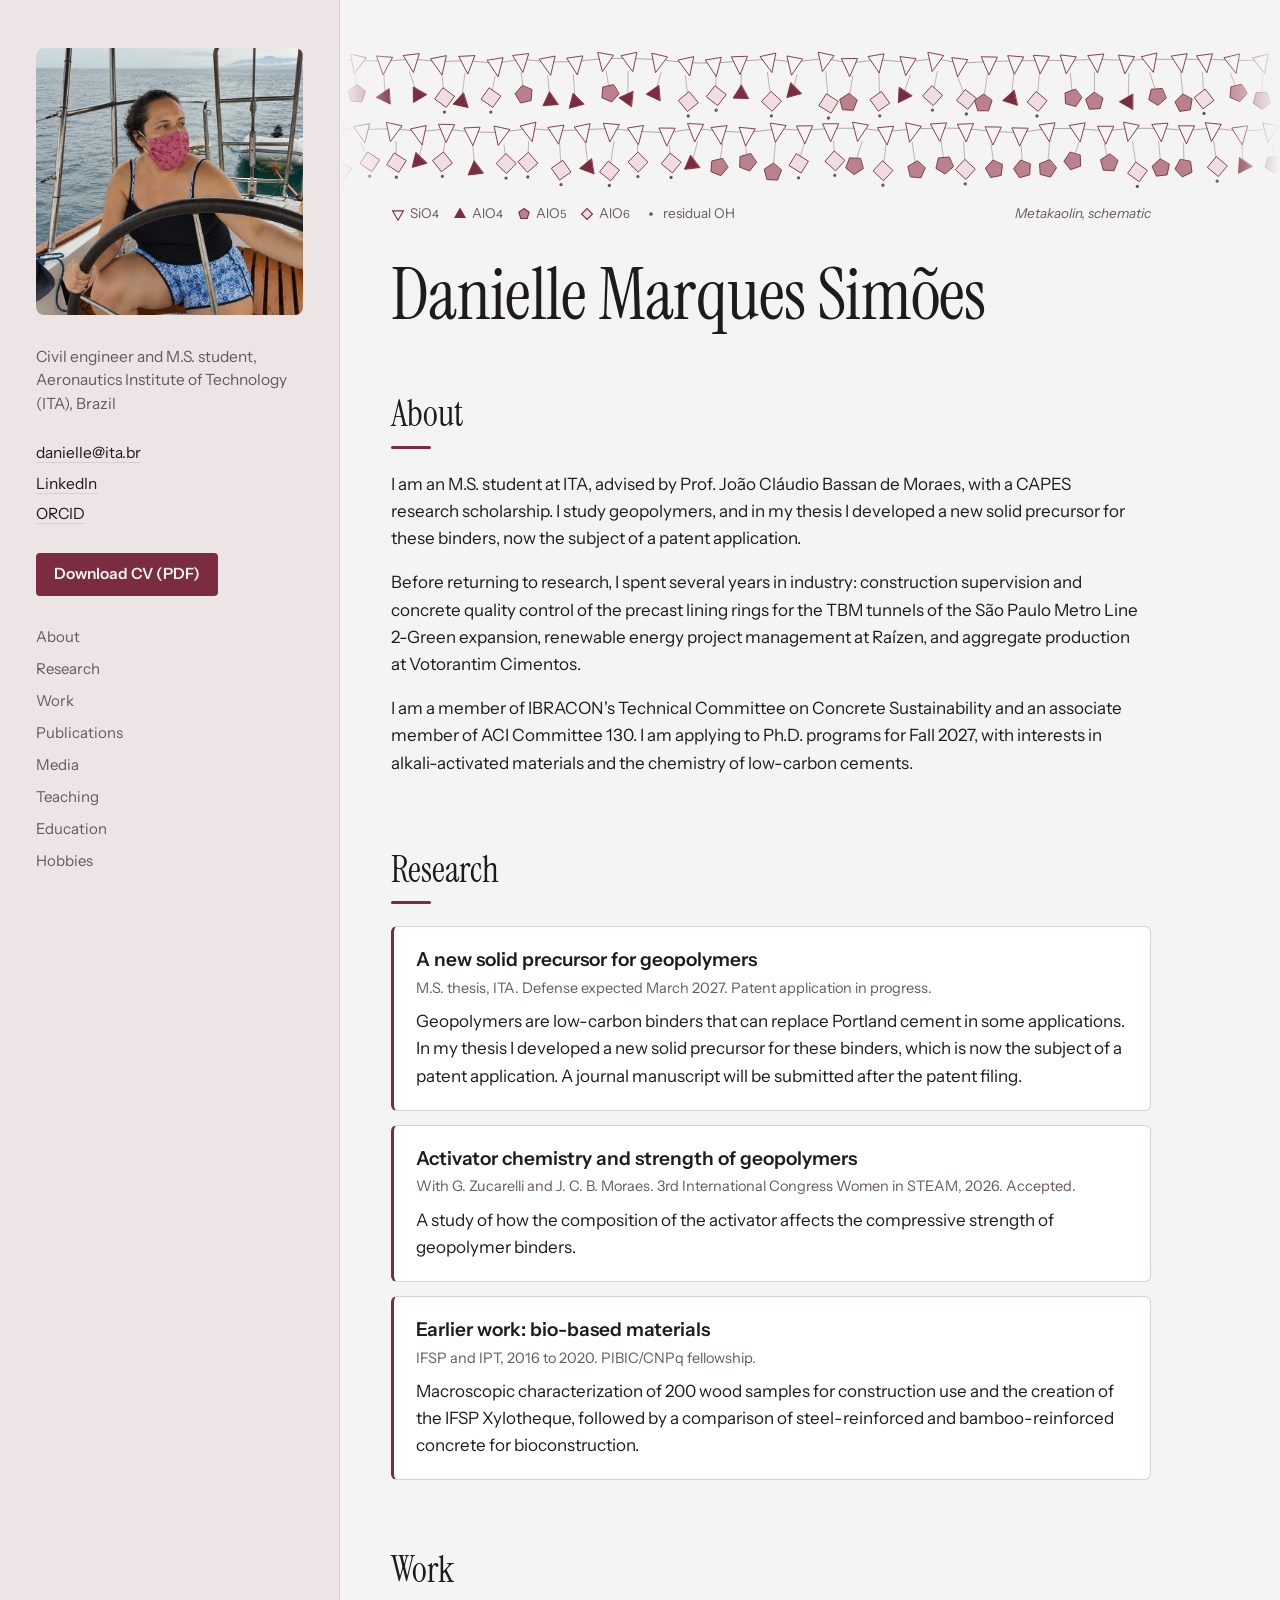
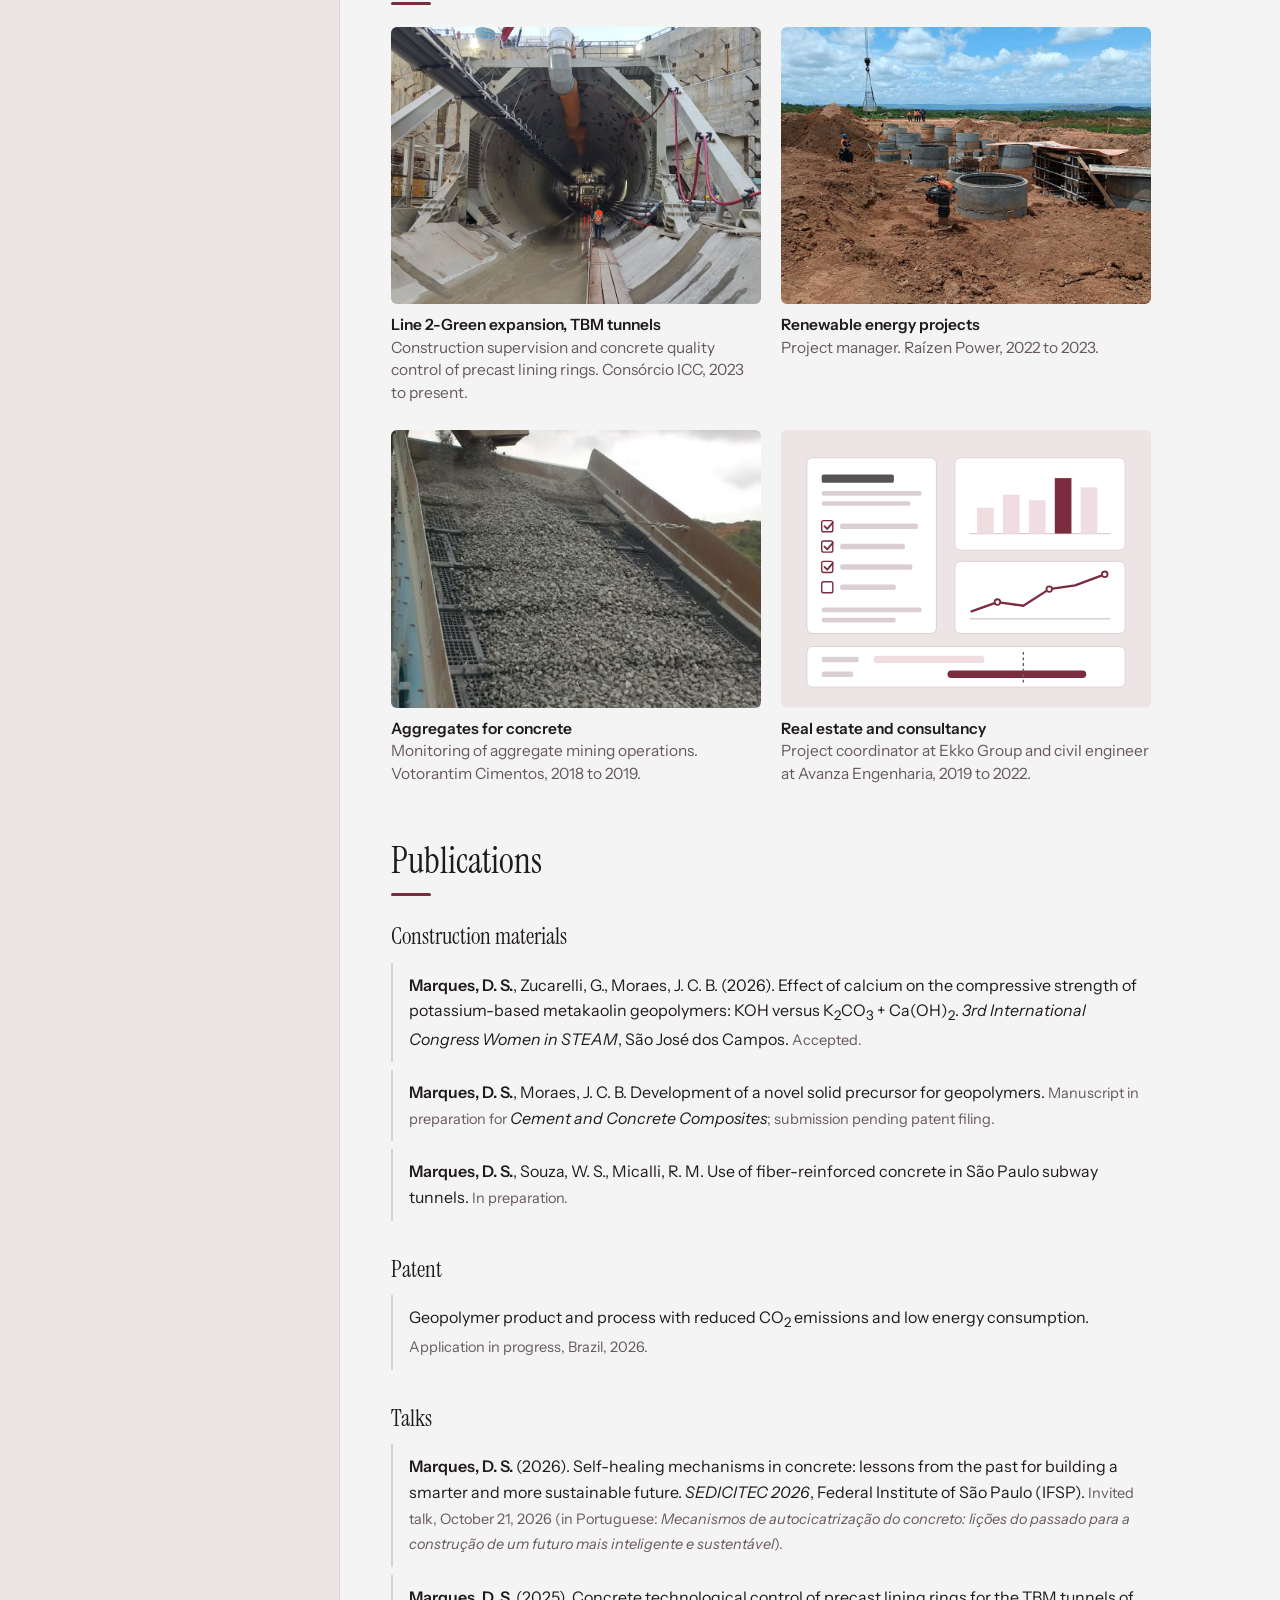
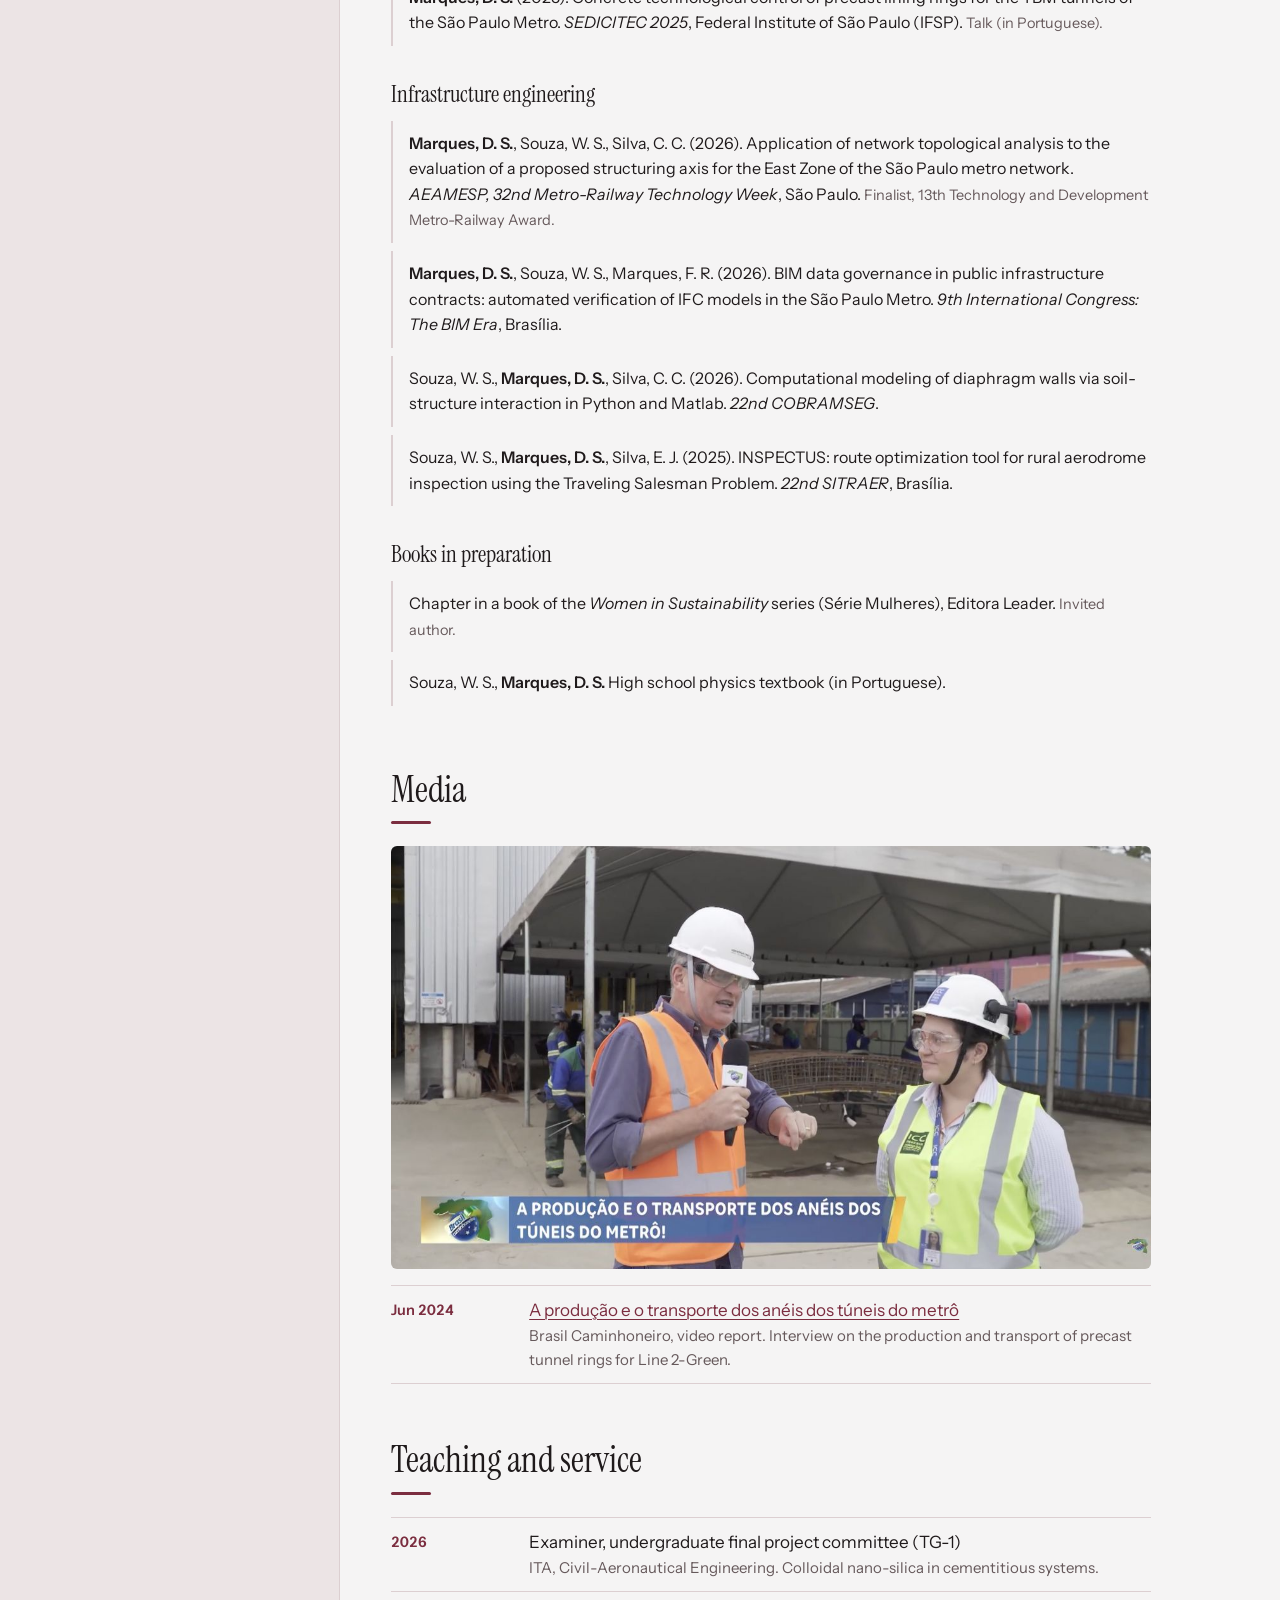
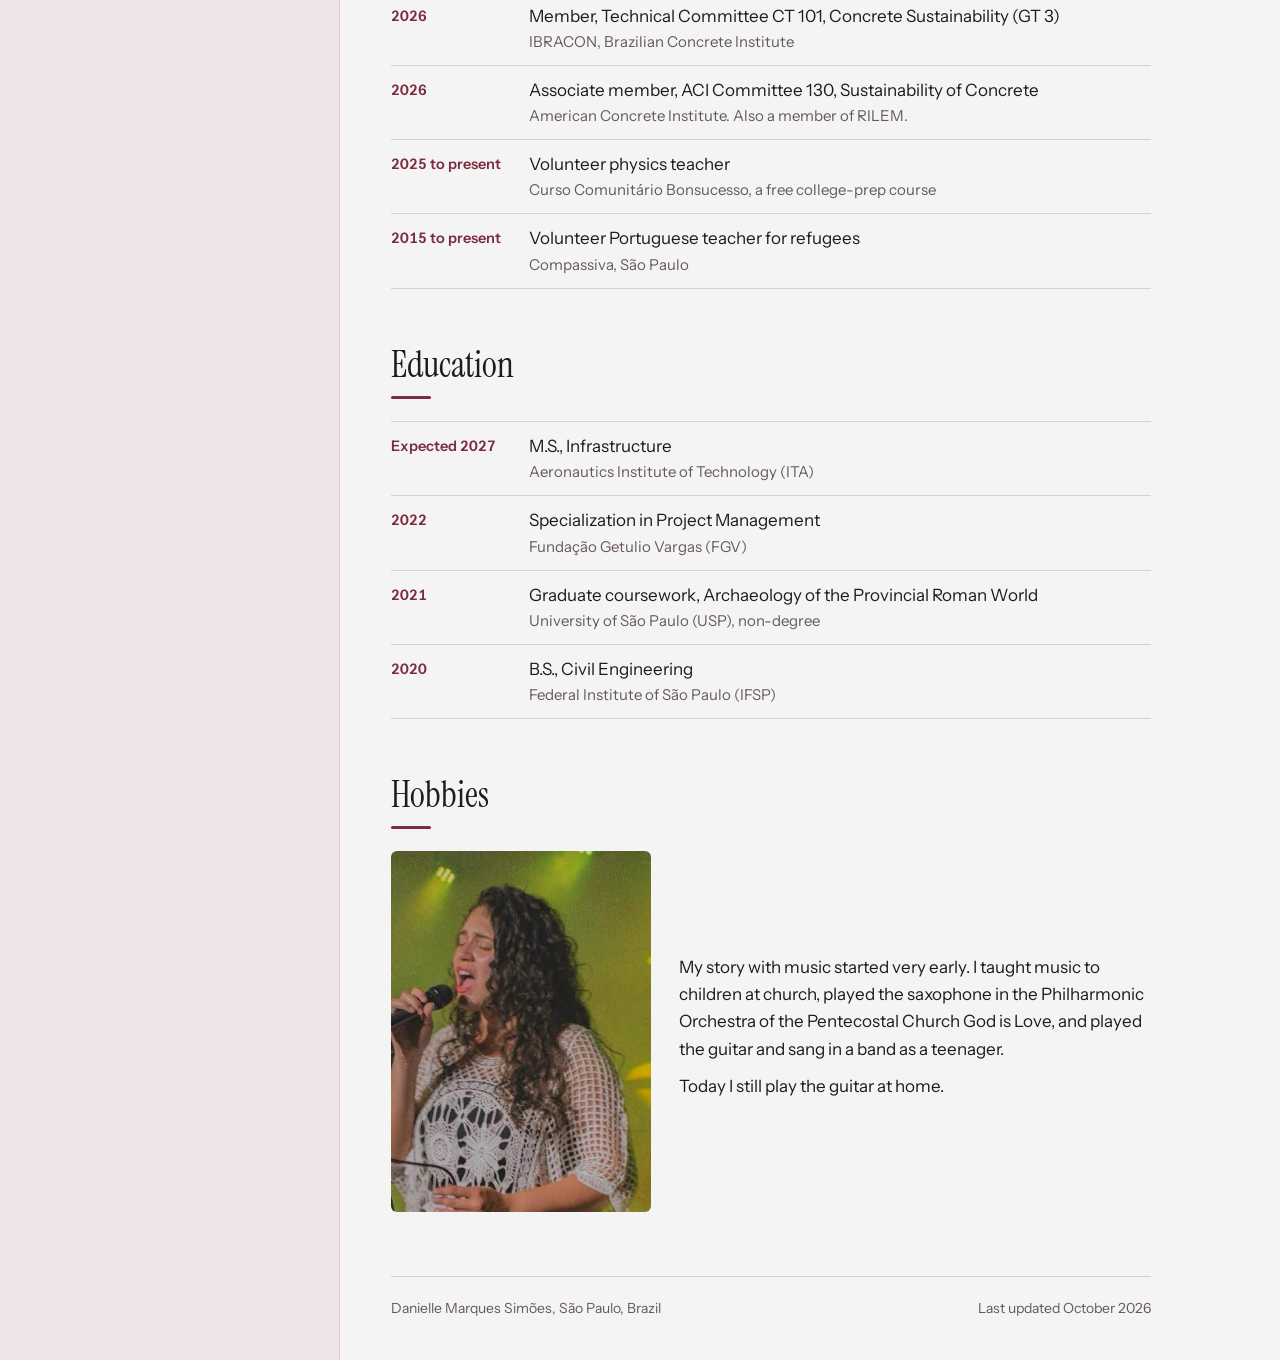
==== commit 9e9a0a8d: "Replace opening figure with a TikZ metakaolin band across the top Co-Authored-By: Claude Opus 5.5 <n" ====
--- a/index.html
+++ b/index.html
@@ -17,6 +17,7 @@
   --rule: #dccfd1;
   --accent: #7b2d3f;     /* wine */
   --accent-soft: #efdde1;
+  --accent-mid: #b9808d;
   --card: #ffffff;
   --todo-bg: #fff1a8; --todo-fg: #1f1a1b;
   --display: "Instrument Serif", Georgia, serif;
@@ -26,12 +27,12 @@
 @media (prefers-color-scheme: dark) {
   :root:not([data-theme="light"]) {
     --paper: #161314; --side: #1f191b; --ink: #ece4e6; --muted: #b3a3a7; --rule: #362c2f;
-    --accent: #e3a3b1; --accent-soft: #3a2228; --card: #1d1819; color-scheme: dark;
+    --accent: #e3a3b1; --accent-soft: #3a2228; --accent-mid: #8f5462; --card: #1d1819; color-scheme: dark;
   }
 }
 :root[data-theme="dark"] {
   --paper: #161314; --side: #1f191b; --ink: #ece4e6; --muted: #b3a3a7; --rule: #362c2f;
-  --accent: #e3a3b1; --accent-soft: #3a2228; --card: #1d1819; color-scheme: dark;
+  --accent: #e3a3b1; --accent-soft: #3a2228; --accent-mid: #8f5462; --card: #1d1819; color-scheme: dark;
 }
 * { box-sizing: border-box; }
 html { scroll-behavior: smooth; }
@@ -65,40 +66,30 @@
 .content { min-width: 0; padding: 56px var(--gutter) 40px; }
 .col { max-width: 760px; }
 
-/* Opening: research statement + the clay-to-binder figure */
-.site-title { font-family: var(--display); font-weight: 400; font-size: clamp(44px, 5.6vw, 72px); line-height: 1; letter-spacing: -0.01em; margin: 0 0 32px; }
-.plate { background: var(--card); border: 1px solid var(--rule); border-radius: 6px; padding: 22px 22px 18px; margin: 0 0 8px; }
-.figure-hero { margin: 0; }
-.figure-hero svg { width: 100%; height: auto; }
-.figure-hero .net path { fill: none; stroke: var(--muted); stroke-width: 1; stroke-linecap: round; }
-.figure-hero .si, .legend .si { fill: var(--card); stroke: var(--accent); stroke-width: 1.4; stroke-linejoin: round; }
-.figure-hero .al6, .legend .al6 { fill: var(--accent-soft); stroke: var(--accent); stroke-width: 1.4; stroke-linejoin: round; }
-.figure-hero .al4, .legend .al4 { fill: var(--accent); stroke: var(--accent); stroke-width: 1.4; stroke-linejoin: round; }
-.figure-hero .oh, .legend .oh { fill: var(--muted); }
-.figure-hero .k, .legend .k { fill: var(--ink); }
-.figure-hero .hb { fill: none; stroke: var(--rule); stroke-width: 1.2; stroke-dasharray: 3 4; }
-.figure-hero .vap, .figure-hero .arr { fill: none; stroke: var(--muted); stroke-width: 1.4; stroke-linecap: round; stroke-linejoin: round; }
-.stages { list-style: none; padding: 14px 0 0; margin: 12px 0 0; display: grid; grid-template-columns: repeat(3, 1fr); gap: 14px; font-size: 14px; line-height: 1.4; border-top: 1px solid var(--rule); }
-.stages li { min-width: 0; }
-.stages b { display: block; font-family: var(--display); font-weight: 400; font-size: 21px; color: var(--ink); }
-.stages span { color: var(--muted); }
-.figure-hero figcaption { font-size: 14px; color: var(--muted); margin-top: 12px; }
-.legend { display: flex; flex-wrap: wrap; gap: 6px 16px; margin: 12px 0 0; padding: 0; list-style: none; font-size: 14px; color: var(--muted); }
-.legend:empty { display: none; }
-.legend li { display: flex; align-items: center; gap: 5px; }
-.legend svg { width: 16px; height: 16px; }
-@media (prefers-reduced-motion: no-preference) {
-  .figure-hero .net path { stroke-dasharray: 60; stroke-dashoffset: 60; animation: draw 1.6s ease-out .3s forwards; }
-  .figure-hero .p2 { animation: settle 1.2s ease-out .4s both; }
-  .figure-hero .p3 { animation: settle 1.2s ease-out .9s both; }
-  @keyframes draw { to { stroke-dashoffset: 0; } }
-  @keyframes settle { from { opacity: .3; } to { opacity: 1; } }
-}
-
-
-.mk-mol { display: grid; justify-items: center; text-align: center; }
-.mk-mol svg { max-width: 340px; }
-.mk-mol .legend { justify-content: center; }
+.site-title { font-family: var(--display); font-weight: 400; font-size: clamp(44px, 5.6vw, 72px); line-height: 1; letter-spacing: -0.01em; margin: 0 0 8px; }
+
+/* Top band: metakaolin schematic drawn in TikZ, colours mapped to the theme */
+.band { margin: -56px calc(-1 * var(--gutter)) 0; padding-top: 28px;
+  -webkit-mask-image: linear-gradient(90deg, transparent, #000 6%, #000 94%, transparent);
+          mask-image: linear-gradient(90deg, transparent, #000 6%, #000 94%, transparent); }
+.mk-band { display: block; width: 100%; height: clamp(92px, 13vw, 165px); }
+.mk-band [fill="#0a0000"] { fill: var(--paper); }
+.mk-band [stroke="#140000"] { stroke: var(--accent); }
+.mk-band [fill="#1e0000"] { fill: var(--accent-soft); }
+.mk-band [fill="#280000"] { fill: var(--accent); }
+.mk-band [fill="#320000"] { fill: var(--accent-mid); }
+.mk-band [stroke="#3c0000"] { stroke: var(--muted); opacity: .7; }
+.mk-band [fill="#460000"] { fill: var(--muted); }
+.band-key { display: flex; flex-wrap: wrap; align-items: center; gap: 4px 14px; margin: 10px 0 34px; font-size: 13.5px; color: var(--muted); }
+.band-key span { display: inline-flex; align-items: center; }
+.band-key svg { width: 14px; height: 14px; margin-right: 5px; }
+.band-key .band-cap { margin-left: auto; font-style: italic; }
+.k-si { fill: var(--paper); stroke: var(--accent); stroke-width: 1.4; }
+.k-a4 { fill: var(--accent); stroke: var(--accent); stroke-width: 1.4; }
+.k-a5 { fill: var(--accent-mid); stroke: var(--accent); stroke-width: 1.4; }
+.k-a6 { fill: var(--accent-soft); stroke: var(--accent); stroke-width: 1.4; }
+.k-oh { fill: var(--muted); }
+@media (max-width: 960px) { .band { margin-top: -36px; padding-top: 14px; } .band-key .band-cap { margin-left: 0; } }
 
 /* Sections: heading sits above the text, with a short mineral rule */
 .sec { padding: 56px 0 0; scroll-margin-top: 16px; }
@@ -232,18 +223,380 @@
   </aside>
 
   <main class="content">
+    <div class="band" aria-hidden="false"><svg class="mk-band" role="img" aria-label="Schematic of metakaolin: two dehydroxylated layers, each a mildly distorted sheet of silica tetrahedra bonded to a disordered alumina layer with aluminium in four-, five- and six-fold coordination and a few residual hydroxyl groups" preserveAspectRatio="xMidYMid slice" xmlns="http://www.w3.org/2000/svg" xmlns:xlink="http://www.w3.org/1999/xlink" viewBox="0 0 850.393 127.559">
+<defs>
+<clipPath id="mk-clip-0">
+<path clip-rule="nonzero" d="M 838 98 L 848.625 98 L 848.625 111 L 838 111 Z M 838 98 "/>
+</clipPath>
+<clipPath id="mk-clip-1">
+<path clip-rule="nonzero" d="M 837 74 L 848.625 74 L 848.625 89 L 837 89 Z M 837 74 "/>
+</clipPath>
+<clipPath id="mk-clip-2">
+<path clip-rule="nonzero" d="M 836 74 L 848.625 74 L 848.625 90 L 836 90 Z M 836 74 "/>
+</clipPath>
+</defs>
+<path fill="none" stroke-width="0.54794" stroke-linecap="round" stroke-linejoin="round" stroke="#3c0000" stroke-opacity="1" stroke-miterlimit="10" d="M 11.451191 97.162236 L 32.374842 98.259767 " transform="matrix(0.996555, 0, 0, -0.996555, 1.16248, 122.882169)"/>
+<path fill="none" stroke-width="0.54794" stroke-linecap="round" stroke-linejoin="round" stroke="#3c0000" stroke-opacity="1" stroke-miterlimit="10" d="M 32.374842 98.259767 L 54.693926 97.938347 " transform="matrix(0.996555, 0, 0, -0.996555, 1.16248, 122.882169)"/>
+<path fill="none" stroke-width="0.54794" stroke-linecap="round" stroke-linejoin="round" stroke="#3c0000" stroke-opacity="1" stroke-miterlimit="10" d="M 54.693926 97.938347 L 74.496527 98.20489 " transform="matrix(0.996555, 0, 0, -0.996555, 1.16248, 122.882169)"/>
+<path fill="none" stroke-width="0.54794" stroke-linecap="round" stroke-linejoin="round" stroke="#3c0000" stroke-opacity="1" stroke-miterlimit="10" d="M 74.496527 98.20489 L 95.318264 97.522853 " transform="matrix(0.996555, 0, 0, -0.996555, 1.16248, 122.882169)"/>
+<path fill="none" stroke-width="0.54794" stroke-linecap="round" stroke-linejoin="round" stroke="#3c0000" stroke-opacity="1" stroke-miterlimit="10" d="M 95.318264 97.522853 L 116.763243 99.212267 " transform="matrix(0.996555, 0, 0, -0.996555, 1.16248, 122.882169)"/>
+<path fill="none" stroke-width="0.54794" stroke-linecap="round" stroke-linejoin="round" stroke="#3c0000" stroke-opacity="1" stroke-miterlimit="10" d="M 116.763243 99.212267 L 138.082789 97.177915 " transform="matrix(0.996555, 0, 0, -0.996555, 1.16248, 122.882169)"/>
+<path fill="none" stroke-width="0.54794" stroke-linecap="round" stroke-linejoin="round" stroke="#3c0000" stroke-opacity="1" stroke-miterlimit="10" d="M 138.082789 97.177915 L 159.629681 98.063779 " transform="matrix(0.996555, 0, 0, -0.996555, 1.16248, 122.882169)"/>
+<path fill="none" stroke-width="0.54794" stroke-linecap="round" stroke-linejoin="round" stroke="#3c0000" stroke-opacity="1" stroke-miterlimit="10" d="M 159.629681 98.063779 L 181.948765 95.825599 " transform="matrix(0.996555, 0, 0, -0.996555, 1.16248, 122.882169)"/>
+<path fill="none" stroke-width="0.54794" stroke-linecap="round" stroke-linejoin="round" stroke="#3c0000" stroke-opacity="1" stroke-miterlimit="10" d="M 181.948765 95.825599 L 201.649452 99.227946 " transform="matrix(0.996555, 0, 0, -0.996555, 1.16248, 122.882169)"/>
+<path fill="none" stroke-width="0.54794" stroke-linecap="round" stroke-linejoin="round" stroke="#3c0000" stroke-opacity="1" stroke-miterlimit="10" d="M 201.649452 99.227946 L 222.424153 96.860414 " transform="matrix(0.996555, 0, 0, -0.996555, 1.16248, 122.882169)"/>
+<path fill="none" stroke-width="0.54794" stroke-linecap="round" stroke-linejoin="round" stroke="#3c0000" stroke-opacity="1" stroke-miterlimit="10" d="M 222.424153 96.860414 L 243.677063 97.322946 " transform="matrix(0.996555, 0, 0, -0.996555, 1.16248, 122.882169)"/>
+<path fill="none" stroke-width="0.54794" stroke-linecap="round" stroke-linejoin="round" stroke="#3c0000" stroke-opacity="1" stroke-miterlimit="10" d="M 243.677063 97.322946 L 266.474357 99.733595 " transform="matrix(0.996555, 0, 0, -0.996555, 1.16248, 122.882169)"/>
+<path fill="none" stroke-width="0.54794" stroke-linecap="round" stroke-linejoin="round" stroke="#3c0000" stroke-opacity="1" stroke-miterlimit="10" d="M 266.474357 99.733595 L 285.979057 99.674798 " transform="matrix(0.996555, 0, 0, -0.996555, 1.16248, 122.882169)"/>
+<path fill="none" stroke-width="0.54794" stroke-linecap="round" stroke-linejoin="round" stroke="#3c0000" stroke-opacity="1" stroke-miterlimit="10" d="M 285.979057 99.674798 L 308.192307 98.828131 " transform="matrix(0.996555, 0, 0, -0.996555, 1.16248, 122.882169)"/>
+<path fill="none" stroke-width="0.54794" stroke-linecap="round" stroke-linejoin="round" stroke="#3c0000" stroke-opacity="1" stroke-miterlimit="10" d="M 308.192307 98.828131 L 330.091977 96.323408 " transform="matrix(0.996555, 0, 0, -0.996555, 1.16248, 122.882169)"/>
+<path fill="none" stroke-width="0.54794" stroke-linecap="round" stroke-linejoin="round" stroke="#3c0000" stroke-opacity="1" stroke-miterlimit="10" d="M 330.091977 96.323408 L 351.227295 96.029426 " transform="matrix(0.996555, 0, 0, -0.996555, 1.16248, 122.882169)"/>
+<path fill="none" stroke-width="0.54794" stroke-linecap="round" stroke-linejoin="round" stroke="#3c0000" stroke-opacity="1" stroke-miterlimit="10" d="M 351.227295 96.029426 L 371.006377 97.636526 " transform="matrix(0.996555, 0, 0, -0.996555, 1.16248, 122.882169)"/>
+<path fill="none" stroke-width="0.54794" stroke-linecap="round" stroke-linejoin="round" stroke="#3c0000" stroke-opacity="1" stroke-miterlimit="10" d="M 371.006377 97.636526 L 393.815431 99.055477 " transform="matrix(0.996555, 0, 0, -0.996555, 1.16248, 122.882169)"/>
+<path fill="none" stroke-width="0.54794" stroke-linecap="round" stroke-linejoin="round" stroke="#3c0000" stroke-opacity="1" stroke-miterlimit="10" d="M 393.815431 99.055477 L 413.198618 96.923131 " transform="matrix(0.996555, 0, 0, -0.996555, 1.16248, 122.882169)"/>
+<path fill="none" stroke-width="0.54794" stroke-linecap="round" stroke-linejoin="round" stroke="#3c0000" stroke-opacity="1" stroke-miterlimit="10" d="M 413.198618 96.923131 L 437.434462 99.737515 " transform="matrix(0.996555, 0, 0, -0.996555, 1.16248, 122.882169)"/>
+<path fill="none" stroke-width="0.54794" stroke-linecap="round" stroke-linejoin="round" stroke="#3c0000" stroke-opacity="1" stroke-miterlimit="10" d="M 437.434462 99.737515 L 456.347279 96.060785 " transform="matrix(0.996555, 0, 0, -0.996555, 1.16248, 122.882169)"/>
+<path fill="none" stroke-width="0.54794" stroke-linecap="round" stroke-linejoin="round" stroke="#3c0000" stroke-opacity="1" stroke-miterlimit="10" d="M 456.347279 96.060785 L 477.529633 98.765415 " transform="matrix(0.996555, 0, 0, -0.996555, 1.16248, 122.882169)"/>
+<path fill="none" stroke-width="0.54794" stroke-linecap="round" stroke-linejoin="round" stroke="#3c0000" stroke-opacity="1" stroke-miterlimit="10" d="M 477.529633 98.765415 L 501.24023 96.7781 " transform="matrix(0.996555, 0, 0, -0.996555, 1.16248, 122.882169)"/>
+<path fill="none" stroke-width="0.54794" stroke-linecap="round" stroke-linejoin="round" stroke="#3c0000" stroke-opacity="1" stroke-miterlimit="10" d="M 501.24023 96.7781 L 522.49706 99.729675 " transform="matrix(0.996555, 0, 0, -0.996555, 1.16248, 122.882169)"/>
+<path fill="none" stroke-width="0.54794" stroke-linecap="round" stroke-linejoin="round" stroke="#3c0000" stroke-opacity="1" stroke-miterlimit="10" d="M 522.49706 99.729675 L 541.429476 96.001988 " transform="matrix(0.996555, 0, 0, -0.996555, 1.16248, 122.882169)"/>
+<path fill="none" stroke-width="0.54794" stroke-linecap="round" stroke-linejoin="round" stroke="#3c0000" stroke-opacity="1" stroke-miterlimit="10" d="M 541.429476 96.001988 L 564.70498 97.326865 " transform="matrix(0.996555, 0, 0, -0.996555, 1.16248, 122.882169)"/>
+<path fill="none" stroke-width="0.54794" stroke-linecap="round" stroke-linejoin="round" stroke="#3c0000" stroke-opacity="1" stroke-miterlimit="10" d="M 564.70498 97.326865 L 585.00147 97.805075 " transform="matrix(0.996555, 0, 0, -0.996555, 1.16248, 122.882169)"/>
+<path fill="none" stroke-width="0.54794" stroke-linecap="round" stroke-linejoin="round" stroke="#3c0000" stroke-opacity="1" stroke-miterlimit="10" d="M 585.00147 97.805075 L 604.933423 98.157853 " transform="matrix(0.996555, 0, 0, -0.996555, 1.16248, 122.882169)"/>
+<path fill="none" stroke-width="0.54794" stroke-linecap="round" stroke-linejoin="round" stroke="#3c0000" stroke-opacity="1" stroke-miterlimit="10" d="M 604.933423 98.157853 L 625.629728 98.150014 " transform="matrix(0.996555, 0, 0, -0.996555, 1.16248, 122.882169)"/>
+<path fill="none" stroke-width="0.54794" stroke-linecap="round" stroke-linejoin="round" stroke="#3c0000" stroke-opacity="1" stroke-miterlimit="10" d="M 625.629728 98.150014 L 647.744985 99.01236 " transform="matrix(0.996555, 0, 0, -0.996555, 1.16248, 122.882169)"/>
+<path fill="none" stroke-width="0.54794" stroke-linecap="round" stroke-linejoin="round" stroke="#3c0000" stroke-opacity="1" stroke-miterlimit="10" d="M 647.744985 99.01236 L 670.875458 98.161773 " transform="matrix(0.996555, 0, 0, -0.996555, 1.16248, 122.882169)"/>
+<path fill="none" stroke-width="0.54794" stroke-linecap="round" stroke-linejoin="round" stroke="#3c0000" stroke-opacity="1" stroke-miterlimit="10" d="M 670.875458 98.161773 L 689.502132 99.059397 " transform="matrix(0.996555, 0, 0, -0.996555, 1.16248, 122.882169)"/>
+<path fill="none" stroke-width="0.54794" stroke-linecap="round" stroke-linejoin="round" stroke="#3c0000" stroke-opacity="1" stroke-miterlimit="10" d="M 689.502132 99.059397 L 712.565969 98.973162 " transform="matrix(0.996555, 0, 0, -0.996555, 1.16248, 122.882169)"/>
+<path fill="none" stroke-width="0.54794" stroke-linecap="round" stroke-linejoin="round" stroke="#3c0000" stroke-opacity="1" stroke-miterlimit="10" d="M 712.565969 98.973162 L 732.188262 99.035878 " transform="matrix(0.996555, 0, 0, -0.996555, 1.16248, 122.882169)"/>
+<path fill="none" stroke-width="0.54794" stroke-linecap="round" stroke-linejoin="round" stroke="#3c0000" stroke-opacity="1" stroke-miterlimit="10" d="M 732.188262 99.035878 L 753.731234 98.302884 " transform="matrix(0.996555, 0, 0, -0.996555, 1.16248, 122.882169)"/>
+<path fill="none" stroke-width="0.54794" stroke-linecap="round" stroke-linejoin="round" stroke="#3c0000" stroke-opacity="1" stroke-miterlimit="10" d="M 753.731234 98.302884 L 775.834731 98.126495 " transform="matrix(0.996555, 0, 0, -0.996555, 1.16248, 122.882169)"/>
+<path fill="none" stroke-width="0.54794" stroke-linecap="round" stroke-linejoin="round" stroke="#3c0000" stroke-opacity="1" stroke-miterlimit="10" d="M 775.834731 98.126495 L 799.090636 98.675261 " transform="matrix(0.996555, 0, 0, -0.996555, 1.16248, 122.882169)"/>
+<path fill="none" stroke-width="0.54794" stroke-linecap="round" stroke-linejoin="round" stroke="#3c0000" stroke-opacity="1" stroke-miterlimit="10" d="M 799.090636 98.675261 L 819.01475 99.749274 " transform="matrix(0.996555, 0, 0, -0.996555, 1.16248, 122.882169)"/>
+<path fill="none" stroke-width="0.54794" stroke-linecap="round" stroke-linejoin="round" stroke="#3c0000" stroke-opacity="1" stroke-miterlimit="10" d="M 819.01475 99.749274 L 839.123092 99.114273 " transform="matrix(0.996555, 0, 0, -0.996555, 1.16248, 122.882169)"/>
+<path fill="none" stroke-width="0.44832" stroke-linecap="round" stroke-linejoin="round" stroke="#3c0000" stroke-opacity="1" stroke-miterlimit="10" d="M 12.458568 73.408522 L 9.095419 87.237417 " transform="matrix(0.996555, 0, 0, -0.996555, 1.16248, 122.882169)"/>
+<path fill-rule="nonzero" fill="#1e0000" fill-opacity="1" stroke-width="0.69739" stroke-linecap="round" stroke-linejoin="round" stroke="#140000" stroke-opacity="1" stroke-miterlimit="10" d="M 20.023695 74.55309 L 11.31008 80.973648 L 4.889522 72.260033 L 13.603137 65.839475 Z M 20.023695 74.55309 " transform="matrix(0.996555, 0, 0, -0.996555, 1.16248, 122.882169)"/>
+<path fill-rule="nonzero" fill="#460000" fill-opacity="1" d="M 14.847656 61.027344 C 14.847656 60.324219 14.277344 59.757812 13.578125 59.757812 C 12.875 59.757812 12.304688 60.324219 12.304688 61.027344 C 12.304688 61.730469 12.875 62.296875 13.578125 62.296875 C 14.277344 62.296875 14.847656 61.730469 14.847656 61.027344 Z M 14.847656 61.027344 "/>
+<path fill="none" stroke-width="0.44832" stroke-linecap="round" stroke-linejoin="round" stroke="#3c0000" stroke-opacity="1" stroke-miterlimit="10" d="M 34.150491 66.188333 L 31.108761 88.13504 " transform="matrix(0.996555, 0, 0, -0.996555, 1.16248, 122.882169)"/>
+<path fill-rule="nonzero" fill="#1e0000" fill-opacity="1" stroke-width="0.69739" stroke-linecap="round" stroke-linejoin="round" stroke="#140000" stroke-opacity="1" stroke-miterlimit="10" d="M 41.794013 66.548951 L 33.789874 73.835775 L 26.50305 65.831636 L 34.507189 58.544812 Z M 41.794013 66.548951 " transform="matrix(0.996555, 0, 0, -0.996555, 1.16248, 122.882169)"/>
+<path fill-rule="nonzero" fill="#460000" fill-opacity="1" d="M 36.464844 68.21875 C 36.464844 67.519531 35.894531 66.949219 35.195312 66.949219 C 34.492188 66.949219 33.921875 67.519531 33.921875 68.21875 C 33.921875 68.921875 34.492188 69.492188 35.195312 69.492188 C 35.894531 69.492188 36.464844 68.921875 36.464844 68.21875 Z M 36.464844 68.21875 "/>
+<path fill="none" stroke-width="0.44832" stroke-linecap="round" stroke-linejoin="round" stroke="#3c0000" stroke-opacity="1" stroke-miterlimit="10" d="M 49.915745 67.803272 L 55.536673 87.770503 " transform="matrix(0.996555, 0, 0, -0.996555, 1.16248, 122.882169)"/>
+<path fill-rule="nonzero" fill="#320000" fill-opacity="1" stroke-width="0.69739" stroke-linecap="round" stroke-linejoin="round" stroke="#140000" stroke-opacity="1" stroke-miterlimit="10" d="M 49.958862 74.890189 L 43.189446 70.033613 L 45.713768 62.096109 L 54.047166 62.045153 L 56.665563 69.951298 Z M 49.958862 74.890189 " transform="matrix(0.996555, 0, 0, -0.996555, 1.16248, 122.882169)"/>
+<path fill="none" stroke-width="0.44832" stroke-linecap="round" stroke-linejoin="round" stroke="#3c0000" stroke-opacity="1" stroke-miterlimit="10" d="M 73.853687 71.946453 L 73.199088 88.084084 " transform="matrix(0.996555, 0, 0, -0.996555, 1.16248, 122.882169)"/>
+<path fill-rule="nonzero" fill="#320000" fill-opacity="1" stroke-width="0.69739" stroke-linecap="round" stroke-linejoin="round" stroke="#140000" stroke-opacity="1" stroke-miterlimit="10" d="M 74.104552 79.02945 L 67.197944 74.372781 L 69.48708 66.364722 L 77.81264 66.070741 L 80.666221 73.894571 Z M 74.104552 79.02945 " transform="matrix(0.996555, 0, 0, -0.996555, 1.16248, 122.882169)"/>
+<path fill="none" stroke-width="0.44832" stroke-linecap="round" stroke-linejoin="round" stroke="#3c0000" stroke-opacity="1" stroke-miterlimit="10" d="M 95.819993 70.037533 L 94.965487 87.323651 " transform="matrix(0.996555, 0, 0, -0.996555, 1.16248, 122.882169)"/>
+<path fill-rule="nonzero" fill="#280000" fill-opacity="1" stroke-width="0.69739" stroke-linecap="round" stroke-linejoin="round" stroke="#140000" stroke-opacity="1" stroke-miterlimit="10" d="M 98.74413 76.179788 L 89.038817 69.500526 L 99.677032 64.432283 Z M 98.74413 76.179788 " transform="matrix(0.996555, 0, 0, -0.996555, 1.16248, 122.882169)"/>
+<path fill="none" stroke-width="0.44832" stroke-linecap="round" stroke-linejoin="round" stroke="#3c0000" stroke-opacity="1" stroke-miterlimit="10" d="M 121.188646 71.483922 L 114.740649 89.209053 " transform="matrix(0.996555, 0, 0, -0.996555, 1.16248, 122.882169)"/>
+<path fill-rule="nonzero" fill="#280000" fill-opacity="1" stroke-width="0.69739" stroke-linecap="round" stroke-linejoin="round" stroke="#140000" stroke-opacity="1" stroke-miterlimit="10" d="M 117.723583 77.336116 L 117.849015 65.553333 L 127.989421 71.554478 Z M 117.723583 77.336116 " transform="matrix(0.996555, 0, 0, -0.996555, 1.16248, 122.882169)"/>
+<path fill="none" stroke-width="0.44832" stroke-linecap="round" stroke-linejoin="round" stroke="#3c0000" stroke-opacity="1" stroke-miterlimit="10" d="M 141.90455 69.414292 L 139.881957 87.131583 " transform="matrix(0.996555, 0, 0, -0.996555, 1.16248, 122.882169)"/>
+<path fill-rule="nonzero" fill="#1e0000" fill-opacity="1" stroke-width="0.69739" stroke-linecap="round" stroke-linejoin="round" stroke="#140000" stroke-opacity="1" stroke-miterlimit="10" d="M 149.477516 70.531422 L 140.78742 76.983338 L 134.335504 68.293242 L 143.0256 61.841325 Z M 149.477516 70.531422 " transform="matrix(0.996555, 0, 0, -0.996555, 1.16248, 122.882169)"/>
+<path fill-rule="nonzero" fill="#460000" fill-opacity="1" d="M 143.851562 65.007812 C 143.851562 64.304688 143.28125 63.738281 142.578125 63.738281 C 141.878906 63.738281 141.308594 64.304688 141.308594 65.007812 C 141.308594 65.710938 141.878906 66.277344 142.578125 66.277344 C 143.28125 66.277344 143.851562 65.710938 143.851562 65.007812 Z M 143.851562 65.007812 "/>
+<path fill="none" stroke-width="0.44832" stroke-linecap="round" stroke-linejoin="round" stroke="#3c0000" stroke-opacity="1" stroke-miterlimit="10" d="M 155.067087 66.282407 L 157.803075 88.021367 " transform="matrix(0.996555, 0, 0, -0.996555, 1.16248, 122.882169)"/>
+<path fill-rule="nonzero" fill="#280000" fill-opacity="1" stroke-width="0.69739" stroke-linecap="round" stroke-linejoin="round" stroke="#140000" stroke-opacity="1" stroke-miterlimit="10" d="M 156.540914 72.922472 L 148.579892 64.236295 L 160.084373 61.684535 Z M 156.540914 72.922472 " transform="matrix(0.996555, 0, 0, -0.996555, 1.16248, 122.882169)"/>
+<path fill="none" stroke-width="0.44832" stroke-linecap="round" stroke-linejoin="round" stroke="#3c0000" stroke-opacity="1" stroke-miterlimit="10" d="M 177.887899 69.398613 L 181.215771 85.649916 " transform="matrix(0.996555, 0, 0, -0.996555, 1.16248, 122.882169)"/>
+<path fill-rule="nonzero" fill="#1e0000" fill-opacity="1" stroke-width="0.69739" stroke-linecap="round" stroke-linejoin="round" stroke="#140000" stroke-opacity="1" stroke-miterlimit="10" d="M 185.429507 70.696051 L 176.59046 76.940221 L 170.346291 68.101174 L 179.185338 61.857004 Z M 185.429507 70.696051 " transform="matrix(0.996555, 0, 0, -0.996555, 1.16248, 122.882169)"/>
+<path fill-rule="nonzero" fill="#460000" fill-opacity="1" d="M 179.707031 65.023438 C 179.707031 64.320312 179.140625 63.75 178.4375 63.75 C 177.734375 63.75 177.164062 64.320312 177.164062 65.023438 C 177.164062 65.722656 177.734375 66.292969 178.4375 66.292969 C 179.140625 66.292969 179.707031 65.722656 179.707031 65.023438 Z M 179.707031 65.023438 "/>
+<path fill="none" stroke-width="0.44832" stroke-linecap="round" stroke-linejoin="round" stroke="#3c0000" stroke-opacity="1" stroke-miterlimit="10" d="M 203.750441 71.652472 L 201.343712 89.028744 " transform="matrix(0.996555, 0, 0, -0.996555, 1.16248, 122.882169)"/>
+<path fill-rule="nonzero" fill="#320000" fill-opacity="1" stroke-width="0.69739" stroke-linecap="round" stroke-linejoin="round" stroke="#140000" stroke-opacity="1" stroke-miterlimit="10" d="M 202.151181 78.55516 L 196.690963 72.263953 L 200.990934 65.12608 L 209.104826 67.011482 L 209.822141 75.313522 Z M 202.151181 78.55516 " transform="matrix(0.996555, 0, 0, -0.996555, 1.16248, 122.882169)"/>
+<path fill="none" stroke-width="0.44832" stroke-linecap="round" stroke-linejoin="round" stroke="#3c0000" stroke-opacity="1" stroke-miterlimit="10" d="M 223.894061 66.870371 L 221.930264 86.669052 " transform="matrix(0.996555, 0, 0, -0.996555, 1.16248, 122.882169)"/>
+<path fill-rule="nonzero" fill="#280000" fill-opacity="1" stroke-width="0.69739" stroke-linecap="round" stroke-linejoin="round" stroke="#140000" stroke-opacity="1" stroke-miterlimit="10" d="M 223.337456 73.651546 L 218.300571 63.001573 L 230.044156 63.961913 Z M 223.337456 73.651546 " transform="matrix(0.996555, 0, 0, -0.996555, 1.16248, 122.882169)"/>
+<path fill="none" stroke-width="0.44832" stroke-linecap="round" stroke-linejoin="round" stroke="#3c0000" stroke-opacity="1" stroke-miterlimit="10" d="M 243.492835 65.910031 L 241.889655 87.276614 " transform="matrix(0.996555, 0, 0, -0.996555, 1.16248, 122.882169)"/>
+<path fill-rule="nonzero" fill="#280000" fill-opacity="1" stroke-width="0.69739" stroke-linecap="round" stroke-linejoin="round" stroke="#140000" stroke-opacity="1" stroke-miterlimit="10" d="M 241.674068 72.467781 L 238.722493 61.061294 L 250.078023 64.208857 Z M 241.674068 72.467781 " transform="matrix(0.996555, 0, 0, -0.996555, 1.16248, 122.882169)"/>
+<path fill="none" stroke-width="0.44832" stroke-linecap="round" stroke-linejoin="round" stroke="#3c0000" stroke-opacity="1" stroke-miterlimit="10" d="M 270.123649 72.844077 L 267.403339 89.57359 " transform="matrix(0.996555, 0, 0, -0.996555, 1.16248, 122.882169)"/>
+<path fill-rule="nonzero" fill="#320000" fill-opacity="1" stroke-width="0.69739" stroke-linecap="round" stroke-linejoin="round" stroke="#140000" stroke-opacity="1" stroke-miterlimit="10" d="M 272.945872 79.34303 L 264.812381 77.532104 L 264.02059 69.241822 L 271.664112 65.92571 L 277.179207 72.169879 Z M 272.945872 79.34303 " transform="matrix(0.996555, 0, 0, -0.996555, 1.16248, 122.882169)"/>
+<path fill="none" stroke-width="0.44832" stroke-linecap="round" stroke-linejoin="round" stroke="#3c0000" stroke-opacity="1" stroke-miterlimit="10" d="M 284.034858 68.548026 L 284.442513 89.58535 " transform="matrix(0.996555, 0, 0, -0.996555, 1.16248, 122.882169)"/>
+<path fill-rule="nonzero" fill="#280000" fill-opacity="1" stroke-width="0.69739" stroke-linecap="round" stroke-linejoin="round" stroke="#140000" stroke-opacity="1" stroke-miterlimit="10" d="M 287.978132 74.090559 L 277.261522 69.194785 L 286.861002 62.362653 Z M 287.978132 74.090559 " transform="matrix(0.996555, 0, 0, -0.996555, 1.16248, 122.882169)"/>
+<path fill="none" stroke-width="0.44832" stroke-linecap="round" stroke-linejoin="round" stroke="#3c0000" stroke-opacity="1" stroke-miterlimit="10" d="M 305.197614 72.522657 L 310.046351 88.793559 " transform="matrix(0.996555, 0, 0, -0.996555, 1.16248, 122.882169)"/>
+<path fill-rule="nonzero" fill="#280000" fill-opacity="1" stroke-width="0.69739" stroke-linecap="round" stroke-linejoin="round" stroke="#140000" stroke-opacity="1" stroke-miterlimit="10" d="M 308.086474 78.680592 L 298.416439 71.950373 L 309.082091 66.940926 Z M 308.086474 78.680592 " transform="matrix(0.996555, 0, 0, -0.996555, 1.16248, 122.882169)"/>
+<path fill="none" stroke-width="0.44832" stroke-linecap="round" stroke-linejoin="round" stroke="#3c0000" stroke-opacity="1" stroke-miterlimit="10" d="M 331.024879 66.380401 L 328.841575 86.194762 " transform="matrix(0.996555, 0, 0, -0.996555, 1.16248, 122.882169)"/>
+<path fill-rule="nonzero" fill="#1e0000" fill-opacity="1" stroke-width="0.69739" stroke-linecap="round" stroke-linejoin="round" stroke="#140000" stroke-opacity="1" stroke-miterlimit="10" d="M 338.637042 65.60037 L 331.80491 73.996485 L 323.408795 67.160433 L 330.244847 58.768238 Z M 338.637042 65.60037 " transform="matrix(0.996555, 0, 0, -0.996555, 1.16248, 122.882169)"/>
+<path fill-rule="nonzero" fill="#460000" fill-opacity="1" d="M 332.316406 68.027344 C 332.316406 67.328125 331.75 66.757812 331.046875 66.757812 C 330.34375 66.757812 329.773438 67.328125 329.773438 68.027344 C 329.773438 68.730469 330.34375 69.300781 331.046875 69.300781 C 331.75 69.300781 332.316406 68.730469 332.316406 68.027344 Z M 332.316406 68.027344 "/>
+<path fill="none" stroke-width="0.44832" stroke-linecap="round" stroke-linejoin="round" stroke="#3c0000" stroke-opacity="1" stroke-miterlimit="10" d="M 352.685444 70.907718 L 352.414981 85.892941 " transform="matrix(0.996555, 0, 0, -0.996555, 1.16248, 122.882169)"/>
+<path fill-rule="nonzero" fill="#1e0000" fill-opacity="1" stroke-width="0.69739" stroke-linecap="round" stroke-linejoin="round" stroke="#140000" stroke-opacity="1" stroke-miterlimit="10" d="M 360.278009 71.891577 L 351.705505 78.500283 L 345.096798 69.927779 L 353.669302 63.319073 Z M 360.278009 71.891577 " transform="matrix(0.996555, 0, 0, -0.996555, 1.16248, 122.882169)"/>
+<path fill-rule="nonzero" fill="#460000" fill-opacity="1" d="M 353.90625 63.515625 C 353.90625 62.816406 353.335938 62.246094 352.632812 62.246094 C 351.933594 62.246094 351.363281 62.816406 351.363281 63.515625 C 351.363281 64.21875 351.933594 64.789062 352.632812 64.789062 C 353.335938 64.789062 353.90625 64.21875 353.90625 63.515625 Z M 353.90625 63.515625 "/>
+<path fill="none" stroke-width="0.44832" stroke-linecap="round" stroke-linejoin="round" stroke="#3c0000" stroke-opacity="1" stroke-miterlimit="10" d="M 371.876563 72.126762 L 372.260699 87.50788 " transform="matrix(0.996555, 0, 0, -0.996555, 1.16248, 122.882169)"/>
+<path fill-rule="nonzero" fill="#280000" fill-opacity="1" stroke-width="0.69739" stroke-linecap="round" stroke-linejoin="round" stroke="#140000" stroke-opacity="1" stroke-miterlimit="10" d="M 372.099989 78.927536 L 365.875418 68.920402 L 377.650362 68.532347 Z M 372.099989 78.927536 " transform="matrix(0.996555, 0, 0, -0.996555, 1.16248, 122.882169)"/>
+<path fill="none" stroke-width="0.44832" stroke-linecap="round" stroke-linejoin="round" stroke="#3c0000" stroke-opacity="1" stroke-miterlimit="10" d="M 395.532283 66.533272 L 392.443516 88.94251 " transform="matrix(0.996555, 0, 0, -0.996555, 1.16248, 122.882169)"/>
+<path fill-rule="nonzero" fill="#1e0000" fill-opacity="1" stroke-width="0.69739" stroke-linecap="round" stroke-linejoin="round" stroke="#140000" stroke-opacity="1" stroke-miterlimit="10" d="M 403.179725 66.831173 L 395.234382 74.184633 L 387.884842 66.23929 L 395.826265 58.88583 Z M 403.179725 66.831173 " transform="matrix(0.996555, 0, 0, -0.996555, 1.16248, 122.882169)"/>
+<path fill-rule="nonzero" fill="#460000" fill-opacity="1" d="M 396.601562 67.875 C 396.601562 67.171875 396.03125 66.605469 395.332031 66.605469 C 394.628906 66.605469 394.058594 67.171875 394.058594 67.875 C 394.058594 68.578125 394.628906 69.148438 395.332031 69.148438 C 396.03125 69.148438 396.601562 68.578125 396.601562 67.875 Z M 396.601562 67.875 "/>
+<path fill="none" stroke-width="0.44832" stroke-linecap="round" stroke-linejoin="round" stroke="#3c0000" stroke-opacity="1" stroke-miterlimit="10" d="M 412.293155 74.141516 L 415.417199 86.959114 " transform="matrix(0.996555, 0, 0, -0.996555, 1.16248, 122.882169)"/>
+<path fill-rule="nonzero" fill="#280000" fill-opacity="1" stroke-width="0.69739" stroke-linecap="round" stroke-linejoin="round" stroke="#140000" stroke-opacity="1" stroke-miterlimit="10" d="M 410.501827 80.707105 L 407.503214 69.312378 L 418.870503 72.412904 Z M 410.501827 80.707105 " transform="matrix(0.996555, 0, 0, -0.996555, 1.16248, 122.882169)"/>
+<path fill="none" stroke-width="0.44832" stroke-linecap="round" stroke-linejoin="round" stroke="#3c0000" stroke-opacity="1" stroke-miterlimit="10" d="M 439.829432 64.820339 L 437.78724 89.538313 " transform="matrix(0.996555, 0, 0, -0.996555, 1.16248, 122.882169)"/>
+<path fill-rule="nonzero" fill="#1e0000" fill-opacity="1" stroke-width="0.69739" stroke-linecap="round" stroke-linejoin="round" stroke="#140000" stroke-opacity="1" stroke-miterlimit="10" d="M 447.296565 66.501914 L 438.147857 72.287472 L 432.362299 63.138764 L 441.511007 57.353206 Z M 447.296565 66.501914 " transform="matrix(0.996555, 0, 0, -0.996555, 1.16248, 122.882169)"/>
+<path fill-rule="nonzero" fill="#460000" fill-opacity="1" d="M 440.75 69.582031 C 440.75 68.882812 440.179688 68.3125 439.476562 68.3125 C 438.777344 68.3125 438.207031 68.882812 438.207031 69.582031 C 438.207031 70.285156 438.777344 70.855469 439.476562 70.855469 C 440.179688 70.855469 440.75 70.285156 440.75 69.582031 Z M 440.75 69.582031 "/>
+<path fill="none" stroke-width="0.44832" stroke-linecap="round" stroke-linejoin="round" stroke="#3c0000" stroke-opacity="1" stroke-miterlimit="10" d="M 455.190951 65.380864 L 458.703051 86.132046 " transform="matrix(0.996555, 0, 0, -0.996555, 1.16248, 122.882169)"/>
+<path fill-rule="nonzero" fill="#320000" fill-opacity="1" stroke-width="0.69739" stroke-linecap="round" stroke-linejoin="round" stroke="#140000" stroke-opacity="1" stroke-miterlimit="10" d="M 455.586846 72.456021 L 448.586164 67.944383 L 450.714591 59.889287 L 459.032311 59.422837 L 462.042682 67.191791 Z M 455.586846 72.456021 " transform="matrix(0.996555, 0, 0, -0.996555, 1.16248, 122.882169)"/>
+<path fill="none" stroke-width="0.44832" stroke-linecap="round" stroke-linejoin="round" stroke="#3c0000" stroke-opacity="1" stroke-miterlimit="10" d="M 479.614943 66.521513 L 478.944665 88.656368 " transform="matrix(0.996555, 0, 0, -0.996555, 1.16248, 122.882169)"/>
+<path fill-rule="nonzero" fill="#1e0000" fill-opacity="1" stroke-width="0.69739" stroke-linecap="round" stroke-linejoin="round" stroke="#140000" stroke-opacity="1" stroke-miterlimit="10" d="M 487.160471 65.235833 L 480.900622 74.063121 L 472.069415 67.803272 L 478.333183 58.975985 Z M 487.160471 65.235833 " transform="matrix(0.996555, 0, 0, -0.996555, 1.16248, 122.882169)"/>
+<path fill-rule="nonzero" fill="#460000" fill-opacity="1" d="M 480.398438 67.890625 C 480.398438 67.1875 479.828125 66.621094 479.125 66.621094 C 478.425781 66.621094 477.855469 67.1875 477.855469 67.890625 C 477.855469 68.59375 478.425781 69.164062 479.125 69.164062 C 479.828125 69.164062 480.398438 68.59375 480.398438 67.890625 Z M 480.398438 67.890625 "/>
+<path fill="none" stroke-width="0.44832" stroke-linecap="round" stroke-linejoin="round" stroke="#3c0000" stroke-opacity="1" stroke-miterlimit="10" d="M 497.71637 71.04099 L 503.243225 86.770966 " transform="matrix(0.996555, 0, 0, -0.996555, 1.16248, 122.882169)"/>
+<path fill-rule="nonzero" fill="#280000" fill-opacity="1" stroke-width="0.69739" stroke-linecap="round" stroke-linejoin="round" stroke="#140000" stroke-opacity="1" stroke-miterlimit="10" d="M 494.666801 77.120529 L 493.976924 65.357345 L 504.509305 70.645095 Z M 494.666801 77.120529 " transform="matrix(0.996555, 0, 0, -0.996555, 1.16248, 122.882169)"/>
+<path fill="none" stroke-width="0.44832" stroke-linecap="round" stroke-linejoin="round" stroke="#3c0000" stroke-opacity="1" stroke-miterlimit="10" d="M 520.458788 70.946916 L 524.307987 89.687263 " transform="matrix(0.996555, 0, 0, -0.996555, 1.16248, 122.882169)"/>
+<path fill-rule="nonzero" fill="#1e0000" fill-opacity="1" stroke-width="0.69739" stroke-linecap="round" stroke-linejoin="round" stroke="#140000" stroke-opacity="1" stroke-miterlimit="10" d="M 528.10231 71.35065 L 520.055053 78.586518 L 512.815266 70.539261 L 520.866442 63.303394 Z M 528.10231 71.35065 " transform="matrix(0.996555, 0, 0, -0.996555, 1.16248, 122.882169)"/>
+<path fill-rule="nonzero" fill="#460000" fill-opacity="1" d="M 521.101562 63.480469 C 521.101562 62.777344 520.53125 62.210938 519.828125 62.210938 C 519.128906 62.210938 518.558594 62.777344 518.558594 63.480469 C 518.558594 64.183594 519.128906 64.75 519.828125 64.75 C 520.53125 64.75 521.101562 64.183594 521.101562 63.480469 Z M 521.101562 63.480469 "/>
+<path fill="none" stroke-width="0.44832" stroke-linecap="round" stroke-linejoin="round" stroke="#3c0000" stroke-opacity="1" stroke-miterlimit="10" d="M 546.80346 67.99534 L 539.798858 85.928218 " transform="matrix(0.996555, 0, 0, -0.996555, 1.16248, 122.882169)"/>
+<path fill-rule="nonzero" fill="#1e0000" fill-opacity="1" stroke-width="0.69739" stroke-linecap="round" stroke-linejoin="round" stroke="#140000" stroke-opacity="1" stroke-miterlimit="10" d="M 554.403864 68.900804 L 545.897996 75.595745 L 539.203055 67.089877 L 547.708923 60.394936 Z M 554.403864 68.900804 " transform="matrix(0.996555, 0, 0, -0.996555, 1.16248, 122.882169)"/>
+<path fill-rule="nonzero" fill="#460000" fill-opacity="1" d="M 547.355469 66.421875 C 547.355469 65.71875 546.785156 65.148438 546.082031 65.148438 C 545.378906 65.148438 544.8125 65.71875 544.8125 66.421875 C 544.8125 67.125 545.378906 67.691406 546.082031 67.691406 C 546.785156 67.691406 547.355469 67.125 547.355469 66.421875 Z M 547.355469 66.421875 "/>
+<path fill="none" stroke-width="0.44832" stroke-linecap="round" stroke-linejoin="round" stroke="#3c0000" stroke-opacity="1" stroke-miterlimit="10" d="M 559.895441 64.828178 L 563.054763 87.257015 " transform="matrix(0.996555, 0, 0, -0.996555, 1.16248, 122.882169)"/>
+<path fill-rule="nonzero" fill="#320000" fill-opacity="1" stroke-width="0.69739" stroke-linecap="round" stroke-linejoin="round" stroke="#140000" stroke-opacity="1" stroke-miterlimit="10" d="M 559.942478 71.915095 L 553.169141 67.062439 L 555.693463 59.121015 L 564.022942 59.066139 L 566.649178 66.972284 Z M 559.942478 71.915095 " transform="matrix(0.996555, 0, 0, -0.996555, 1.16248, 122.882169)"/>
+<path fill="none" stroke-width="0.44832" stroke-linecap="round" stroke-linejoin="round" stroke="#3c0000" stroke-opacity="1" stroke-miterlimit="10" d="M 581.661839 68.422594 L 583.578599 87.699948 " transform="matrix(0.996555, 0, 0, -0.996555, 1.16248, 122.882169)"/>
+<path fill-rule="nonzero" fill="#280000" fill-opacity="1" stroke-width="0.69739" stroke-linecap="round" stroke-linejoin="round" stroke="#140000" stroke-opacity="1" stroke-miterlimit="10" d="M 583.747148 74.898028 L 575.010015 66.991883 L 586.228353 63.377869 Z M 583.747148 74.898028 " transform="matrix(0.996555, 0, 0, -0.996555, 1.16248, 122.882169)"/>
+<path fill="none" stroke-width="0.44832" stroke-linecap="round" stroke-linejoin="round" stroke="#3c0000" stroke-opacity="1" stroke-miterlimit="10" d="M 601.578113 66.454877 L 603.459595 88.060565 " transform="matrix(0.996555, 0, 0, -0.996555, 1.16248, 122.882169)"/>
+<path fill-rule="nonzero" fill="#1e0000" fill-opacity="1" stroke-width="0.69739" stroke-linecap="round" stroke-linejoin="round" stroke="#140000" stroke-opacity="1" stroke-miterlimit="10" d="M 609.202036 67.148673 L 600.888236 74.0788 L 593.95811 65.765 L 602.271909 58.834873 Z M 609.202036 67.148673 " transform="matrix(0.996555, 0, 0, -0.996555, 1.16248, 122.882169)"/>
+<path fill-rule="nonzero" fill="#460000" fill-opacity="1" d="M 601.941406 67.953125 C 601.941406 67.253906 601.371094 66.683594 600.667969 66.683594 C 599.96875 66.683594 599.398438 67.253906 599.398438 67.953125 C 599.398438 68.65625 599.96875 69.226562 600.667969 69.226562 C 601.371094 69.226562 601.941406 68.65625 601.941406 67.953125 Z M 601.941406 67.953125 "/>
+<path fill="none" stroke-width="0.44832" stroke-linecap="round" stroke-linejoin="round" stroke="#3c0000" stroke-opacity="1" stroke-miterlimit="10" d="M 629.239822 69.010557 L 627.495531 88.119361 " transform="matrix(0.996555, 0, 0, -0.996555, 1.16248, 122.882169)"/>
+<path fill-rule="nonzero" fill="#320000" fill-opacity="1" stroke-width="0.69739" stroke-linecap="round" stroke-linejoin="round" stroke="#140000" stroke-opacity="1" stroke-miterlimit="10" d="M 631.18794 75.82701 L 623.36411 72.969509 L 623.662011 64.64395 L 631.67007 62.354813 L 636.322819 69.265341 Z M 631.18794 75.82701 " transform="matrix(0.996555, 0, 0, -0.996555, 1.16248, 122.882169)"/>
+<path fill="none" stroke-width="0.44832" stroke-linecap="round" stroke-linejoin="round" stroke="#3c0000" stroke-opacity="1" stroke-miterlimit="10" d="M 646.079089 66.251049 L 646.231959 88.922911 " transform="matrix(0.996555, 0, 0, -0.996555, 1.16248, 122.882169)"/>
+<path fill-rule="nonzero" fill="#320000" fill-opacity="1" stroke-width="0.69739" stroke-linecap="round" stroke-linejoin="round" stroke="#140000" stroke-opacity="1" stroke-miterlimit="10" d="M 645.714552 73.326207 L 639.235197 68.093334 L 642.210291 60.312621 L 650.53193 60.739874 L 652.695635 68.783211 Z M 645.714552 73.326207 " transform="matrix(0.996555, 0, 0, -0.996555, 1.16248, 122.882169)"/>
+<path fill="none" stroke-width="0.44832" stroke-linecap="round" stroke-linejoin="round" stroke="#3c0000" stroke-opacity="1" stroke-miterlimit="10" d="M 672.314008 66.066821 L 672.929409 88.166398 " transform="matrix(0.996555, 0, 0, -0.996555, 1.16248, 122.882169)"/>
+<path fill-rule="nonzero" fill="#280000" fill-opacity="1" stroke-width="0.69739" stroke-linecap="round" stroke-linejoin="round" stroke="#140000" stroke-opacity="1" stroke-miterlimit="10" d="M 675.700676 71.969972 L 665.513233 66.047222 L 675.732034 60.187189 Z M 675.700676 71.969972 " transform="matrix(0.996555, 0, 0, -0.996555, 1.16248, 122.882169)"/>
+<path fill="none" stroke-width="0.44832" stroke-linecap="round" stroke-linejoin="round" stroke="#3c0000" stroke-opacity="1" stroke-miterlimit="10" d="M 694.829079 70.374631 L 689.023922 88.868035 " transform="matrix(0.996555, 0, 0, -0.996555, 1.16248, 122.882169)"/>
+<path fill-rule="nonzero" fill="#320000" fill-opacity="1" stroke-width="0.69739" stroke-linecap="round" stroke-linejoin="round" stroke="#140000" stroke-opacity="1" stroke-miterlimit="10" d="M 698.525408 76.422813 L 690.219447 75.756455 L 688.287008 67.654322 L 695.393524 63.311233 L 701.723928 68.728334 Z M 698.525408 76.422813 " transform="matrix(0.996555, 0, 0, -0.996555, 1.16248, 122.882169)"/>
+<path fill="none" stroke-width="0.44832" stroke-linecap="round" stroke-linejoin="round" stroke="#3c0000" stroke-opacity="1" stroke-miterlimit="10" d="M 715.548903 64.898734 L 712.997142 88.77788 " transform="matrix(0.996555, 0, 0, -0.996555, 1.16248, 122.882169)"/>
+<path fill-rule="nonzero" fill="#320000" fill-opacity="1" stroke-width="0.69739" stroke-linecap="round" stroke-linejoin="round" stroke="#140000" stroke-opacity="1" stroke-miterlimit="10" d="M 714.506248 71.911175 L 708.55998 66.070741 L 712.275908 58.615367 L 720.515232 59.84617 L 721.894986 68.061976 Z M 714.506248 71.911175 " transform="matrix(0.996555, 0, 0, -0.996555, 1.16248, 122.882169)"/>
+<path fill="none" stroke-width="0.44832" stroke-linecap="round" stroke-linejoin="round" stroke="#3c0000" stroke-opacity="1" stroke-miterlimit="10" d="M 731.145607 68.367717 L 729.879526 89.09538 " transform="matrix(0.996555, 0, 0, -0.996555, 1.16248, 122.882169)"/>
+<path fill-rule="nonzero" fill="#1e0000" fill-opacity="1" stroke-width="0.69739" stroke-linecap="round" stroke-linejoin="round" stroke="#140000" stroke-opacity="1" stroke-miterlimit="10" d="M 738.734252 67.383859 L 732.125546 75.956362 L 723.553042 69.347656 L 730.161749 60.775152 Z M 738.734252 67.383859 " transform="matrix(0.996555, 0, 0, -0.996555, 1.16248, 122.882169)"/>
+<path fill-rule="nonzero" fill="#460000" fill-opacity="1" d="M 731.058594 66.050781 C 731.058594 65.347656 730.488281 64.78125 729.789062 64.78125 C 729.085938 64.78125 728.515625 65.347656 728.515625 66.050781 C 728.515625 66.753906 729.085938 67.320312 729.789062 67.320312 C 730.488281 67.320312 731.058594 66.753906 731.058594 66.050781 Z M 731.058594 66.050781 "/>
+<path fill="none" stroke-width="0.44832" stroke-linecap="round" stroke-linejoin="round" stroke="#3c0000" stroke-opacity="1" stroke-miterlimit="10" d="M 757.353088 73.11062 L 751.673363 88.311429 " transform="matrix(0.996555, 0, 0, -0.996555, 1.16248, 122.882169)"/>
+<path fill-rule="nonzero" fill="#320000" fill-opacity="1" stroke-width="0.69739" stroke-linecap="round" stroke-linejoin="round" stroke="#140000" stroke-opacity="1" stroke-miterlimit="10" d="M 760.112595 79.637012 L 751.998703 77.75161 L 751.281387 69.453489 L 758.952348 66.207932 L 764.412566 72.499139 Z M 760.112595 79.637012 " transform="matrix(0.996555, 0, 0, -0.996555, 1.16248, 122.882169)"/>
+<path fill="none" stroke-width="0.44832" stroke-linecap="round" stroke-linejoin="round" stroke="#3c0000" stroke-opacity="1" stroke-miterlimit="10" d="M 775.948404 67.313303 L 776.618682 87.950812 " transform="matrix(0.996555, 0, 0, -0.996555, 1.16248, 122.882169)"/>
+<path fill-rule="nonzero" fill="#320000" fill-opacity="1" stroke-width="0.69739" stroke-linecap="round" stroke-linejoin="round" stroke="#140000" stroke-opacity="1" stroke-miterlimit="10" d="M 771.570038 72.883275 L 769.29658 64.871296 L 776.218867 60.234226 L 782.764858 65.380864 L 779.891678 73.200775 Z M 771.570038 72.883275 " transform="matrix(0.996555, 0, 0, -0.996555, 1.16248, 122.882169)"/>
+<path fill="none" stroke-width="0.44832" stroke-linecap="round" stroke-linejoin="round" stroke="#3c0000" stroke-opacity="1" stroke-miterlimit="10" d="M 796.738784 69.712193 L 796.934771 88.699485 " transform="matrix(0.996555, 0, 0, -0.996555, 1.16248, 122.882169)"/>
+<path fill-rule="nonzero" fill="#1e0000" fill-opacity="1" stroke-width="0.69739" stroke-linecap="round" stroke-linejoin="round" stroke="#140000" stroke-opacity="1" stroke-miterlimit="10" d="M 804.268633 68.332439 L 798.118537 77.242042 L 789.212854 71.091947 L 795.35903 62.186264 Z M 804.268633 68.332439 " transform="matrix(0.996555, 0, 0, -0.996555, 1.16248, 122.882169)"/>
+<path fill-rule="nonzero" fill="#460000" fill-opacity="1" d="M 796.429688 64.707031 C 796.429688 64.007812 795.859375 63.4375 795.15625 63.4375 C 794.457031 63.4375 793.886719 64.007812 793.886719 64.707031 C 793.886719 65.410156 794.457031 65.980469 795.15625 65.980469 C 795.859375 65.980469 796.429688 65.410156 796.429688 64.707031 Z M 796.429688 64.707031 "/>
+<path fill="none" stroke-width="0.44832" stroke-linecap="round" stroke-linejoin="round" stroke="#3c0000" stroke-opacity="1" stroke-miterlimit="10" d="M 821.017745 71.311453 L 821.319566 89.808776 " transform="matrix(0.996555, 0, 0, -0.996555, 1.16248, 122.882169)"/>
+<path fill-rule="nonzero" fill="#1e0000" fill-opacity="1" stroke-width="0.69739" stroke-linecap="round" stroke-linejoin="round" stroke="#140000" stroke-opacity="1" stroke-miterlimit="10" d="M 828.669106 71.225218 L 821.103979 78.966734 L 813.362464 71.401607 L 820.92759 63.660092 Z M 828.669106 71.225218 " transform="matrix(0.996555, 0, 0, -0.996555, 1.16248, 122.882169)"/>
+<path fill-rule="nonzero" fill="#460000" fill-opacity="1" d="M 820.621094 63.113281 C 820.621094 62.410156 820.050781 61.84375 819.351562 61.84375 C 818.648438 61.84375 818.078125 62.410156 818.078125 63.113281 C 818.078125 63.816406 818.648438 64.386719 819.351562 64.386719 C 820.050781 64.386719 820.621094 63.816406 820.621094 63.113281 Z M 820.621094 63.113281 "/>
+<path fill="none" stroke-width="0.44832" stroke-linecap="round" stroke-linejoin="round" stroke="#3c0000" stroke-opacity="1" stroke-miterlimit="10" d="M 839.844327 74.251269 L 838.660561 88.922911 " transform="matrix(0.996555, 0, 0, -0.996555, 1.16248, 122.882169)"/>
+<path fill-rule="nonzero" fill="#1e0000" fill-opacity="1" stroke-width="0.69739" stroke-linecap="round" stroke-linejoin="round" stroke="#140000" stroke-opacity="1" stroke-miterlimit="10" d="M 847.334978 72.683367 L 841.416149 81.74192 L 832.353676 75.823091 L 838.272505 66.760618 Z M 847.334978 72.683367 " transform="matrix(0.996555, 0, 0, -0.996555, 1.16248, 122.882169)"/>
+<path fill-rule="nonzero" fill="#460000" fill-opacity="1" d="M 839.382812 60.183594 C 839.382812 59.484375 838.816406 58.914062 838.113281 58.914062 C 837.410156 58.914062 836.84375 59.484375 836.84375 60.183594 C 836.84375 60.886719 837.410156 61.457031 838.113281 61.457031 C 838.816406 61.457031 839.382812 60.886719 839.382812 60.183594 Z M 839.382812 60.183594 "/>
+<path fill-rule="nonzero" fill="#0a0000" fill-opacity="1" stroke-width="0.69739" stroke-linecap="round" stroke-linejoin="round" stroke="#140000" stroke-opacity="1" stroke-miterlimit="10" d="M 5.779306 101.40733 L 17.965824 99.941342 L 10.228228 87.02575 Z M 5.779306 101.40733 " transform="matrix(0.996555, 0, 0, -0.996555, 1.16248, 122.882169)"/>
+<path fill-rule="nonzero" fill="#0a0000" fill-opacity="1" stroke-width="0.69739" stroke-linecap="round" stroke-linejoin="round" stroke="#140000" stroke-opacity="1" stroke-miterlimit="10" d="M 25.785734 100.858564 L 37.925215 102.657732 L 33.868269 88.158559 Z M 25.785734 100.858564 " transform="matrix(0.996555, 0, 0, -0.996555, 1.16248, 122.882169)"/>
+<path fill-rule="nonzero" fill="#0a0000" fill-opacity="1" stroke-width="0.69739" stroke-linecap="round" stroke-linejoin="round" stroke="#140000" stroke-opacity="1" stroke-miterlimit="10" d="M 48.657504 101.658194 L 60.926336 101.301497 L 54.396025 87.735225 Z M 48.657504 101.658194 " transform="matrix(0.996555, 0, 0, -0.996555, 1.16248, 122.882169)"/>
+<path fill-rule="nonzero" fill="#0a0000" fill-opacity="1" stroke-width="0.69739" stroke-linecap="round" stroke-linejoin="round" stroke="#140000" stroke-opacity="1" stroke-miterlimit="10" d="M 69.326371 103.053627 L 81.277703 100.251002 L 72.160353 88.268312 Z M 69.326371 103.053627 " transform="matrix(0.996555, 0, 0, -0.996555, 1.16248, 122.882169)"/>
+<path fill-rule="nonzero" fill="#0a0000" fill-opacity="1" stroke-width="0.69739" stroke-linecap="round" stroke-linejoin="round" stroke="#140000" stroke-opacity="1" stroke-miterlimit="10" d="M 89.485669 101.544521 L 101.719224 100.556743 L 94.495116 87.351089 Z M 89.485669 101.544521 " transform="matrix(0.996555, 0, 0, -0.996555, 1.16248, 122.882169)"/>
+<path fill-rule="nonzero" fill="#0a0000" fill-opacity="1" stroke-width="0.69739" stroke-linecap="round" stroke-linejoin="round" stroke="#140000" stroke-opacity="1" stroke-miterlimit="10" d="M 110.244691 102.003133 L 122.435128 103.437763 L 117.943089 89.067942 Z M 110.244691 102.003133 " transform="matrix(0.996555, 0, 0, -0.996555, 1.16248, 122.882169)"/>
+<path fill-rule="nonzero" fill="#0a0000" fill-opacity="1" stroke-width="0.69739" stroke-linecap="round" stroke-linejoin="round" stroke="#140000" stroke-opacity="1" stroke-miterlimit="10" d="M 131.36041 99.431774 L 143.394057 101.854182 L 140.089704 87.166861 Z M 131.36041 99.431774 " transform="matrix(0.996555, 0, 0, -0.996555, 1.16248, 122.882169)"/>
+<path fill-rule="nonzero" fill="#0a0000" fill-opacity="1" stroke-width="0.69739" stroke-linecap="round" stroke-linejoin="round" stroke="#140000" stroke-opacity="1" stroke-miterlimit="10" d="M 153.311036 101.281898 L 165.56811 101.901219 L 160.13141 87.860658 Z M 153.311036 101.281898 " transform="matrix(0.996555, 0, 0, -0.996555, 1.16248, 122.882169)"/>
+<path fill-rule="nonzero" fill="#0a0000" fill-opacity="1" stroke-width="0.69739" stroke-linecap="round" stroke-linejoin="round" stroke="#140000" stroke-opacity="1" stroke-miterlimit="10" d="M 175.31262 98.318563 L 187.420743 100.321558 L 183.610741 85.755749 Z M 175.31262 98.318563 " transform="matrix(0.996555, 0, 0, -0.996555, 1.16248, 122.882169)"/>
+<path fill-rule="nonzero" fill="#0a0000" fill-opacity="1" stroke-width="0.69739" stroke-linecap="round" stroke-linejoin="round" stroke="#140000" stroke-opacity="1" stroke-miterlimit="10" d="M 195.1309 102.018812 L 207.317418 103.473041 L 202.856737 89.09538 Z M 195.1309 102.018812 " transform="matrix(0.996555, 0, 0, -0.996555, 1.16248, 122.882169)"/>
+<path fill-rule="nonzero" fill="#0a0000" fill-opacity="1" stroke-width="0.69739" stroke-linecap="round" stroke-linejoin="round" stroke="#140000" stroke-opacity="1" stroke-miterlimit="10" d="M 215.709613 99.149551 L 227.755019 101.513163 L 224.376191 86.841521 Z M 215.709613 99.149551 " transform="matrix(0.996555, 0, 0, -0.996555, 1.16248, 122.882169)"/>
+<path fill-rule="nonzero" fill="#0a0000" fill-opacity="1" stroke-width="0.69739" stroke-linecap="round" stroke-linejoin="round" stroke="#140000" stroke-opacity="1" stroke-miterlimit="10" d="M 237.111474 100.007978 L 249.274473 101.662114 L 245.048977 87.213898 Z M 237.111474 100.007978 " transform="matrix(0.996555, 0, 0, -0.996555, 1.16248, 122.882169)"/>
+<path fill-rule="nonzero" fill="#0a0000" fill-opacity="1" stroke-width="0.69739" stroke-linecap="round" stroke-linejoin="round" stroke="#140000" stroke-opacity="1" stroke-miterlimit="10" d="M 261.072935 104.327547 L 273.14578 102.108966 L 264.620313 89.699023 Z M 261.072935 104.327547 " transform="matrix(0.996555, 0, 0, -0.996555, 1.16248, 122.882169)"/>
+<path fill-rule="nonzero" fill="#0a0000" fill-opacity="1" stroke-width="0.69739" stroke-linecap="round" stroke-linejoin="round" stroke="#140000" stroke-opacity="1" stroke-miterlimit="10" d="M 279.2214 101.838503 L 291.219769 104.417702 L 288.107484 89.687263 Z M 279.2214 101.838503 " transform="matrix(0.996555, 0, 0, -0.996555, 1.16248, 122.882169)"/>
+<path fill-rule="nonzero" fill="#0a0000" fill-opacity="1" stroke-width="0.69739" stroke-linecap="round" stroke-linejoin="round" stroke="#140000" stroke-opacity="1" stroke-miterlimit="10" d="M 303.02607 103.684708 L 314.973483 100.866404 L 305.840454 88.895473 Z M 303.02607 103.684708 " transform="matrix(0.996555, 0, 0, -0.996555, 1.16248, 122.882169)"/>
+<path fill-rule="nonzero" fill="#0a0000" fill-opacity="1" stroke-width="0.69739" stroke-linecap="round" stroke-linejoin="round" stroke="#140000" stroke-opacity="1" stroke-miterlimit="10" d="M 323.33432 98.471434 L 335.32485 101.09375 L 332.267441 86.355472 Z M 323.33432 98.471434 " transform="matrix(0.996555, 0, 0, -0.996555, 1.16248, 122.882169)"/>
+<path fill-rule="nonzero" fill="#0a0000" fill-opacity="1" stroke-width="0.69739" stroke-linecap="round" stroke-linejoin="round" stroke="#140000" stroke-opacity="1" stroke-miterlimit="10" d="M 344.58331 98.53023 L 356.695353 100.517546 L 352.865752 85.959576 Z M 344.58331 98.53023 " transform="matrix(0.996555, 0, 0, -0.996555, 1.16248, 122.882169)"/>
+<path fill-rule="nonzero" fill="#0a0000" fill-opacity="1" stroke-width="0.69739" stroke-linecap="round" stroke-linejoin="round" stroke="#140000" stroke-opacity="1" stroke-miterlimit="10" d="M 364.73869 100.956558 L 377.003602 101.387731 L 371.351316 87.433404 Z M 364.73869 100.956558 " transform="matrix(0.996555, 0, 0, -0.996555, 1.16248, 122.882169)"/>
+<path fill-rule="nonzero" fill="#0a0000" fill-opacity="1" stroke-width="0.69739" stroke-linecap="round" stroke-linejoin="round" stroke="#140000" stroke-opacity="1" stroke-miterlimit="10" d="M 387.046014 101.168225 L 399.020865 103.853257 L 396.041851 89.09538 Z M 387.046014 101.168225 " transform="matrix(0.996555, 0, 0, -0.996555, 1.16248, 122.882169)"/>
+<path fill-rule="nonzero" fill="#0a0000" fill-opacity="1" stroke-width="0.69739" stroke-linecap="round" stroke-linejoin="round" stroke="#140000" stroke-opacity="1" stroke-miterlimit="10" d="M 407.812875 101.556281 L 419.866121 99.243625 L 411.24658 86.900318 Z M 407.812875 101.556281 " transform="matrix(0.996555, 0, 0, -0.996555, 1.16248, 122.882169)"/>
+<path fill-rule="nonzero" fill="#0a0000" fill-opacity="1" stroke-width="0.69739" stroke-linecap="round" stroke-linejoin="round" stroke="#140000" stroke-opacity="1" stroke-miterlimit="10" d="M 432.134953 104.468659 L 444.145082 101.936497 L 435.306035 89.749979 Z M 432.134953 104.468659 " transform="matrix(0.996555, 0, 0, -0.996555, 1.16248, 122.882169)"/>
+<path fill-rule="nonzero" fill="#0a0000" fill-opacity="1" stroke-width="0.69739" stroke-linecap="round" stroke-linejoin="round" stroke="#140000" stroke-opacity="1" stroke-miterlimit="10" d="M 450.173665 99.557206 L 462.450337 99.64736 L 456.413914 85.853743 Z M 450.173665 99.557206 " transform="matrix(0.996555, 0, 0, -0.996555, 1.16248, 122.882169)"/>
+<path fill-rule="nonzero" fill="#0a0000" fill-opacity="1" stroke-width="0.69739" stroke-linecap="round" stroke-linejoin="round" stroke="#140000" stroke-opacity="1" stroke-miterlimit="10" d="M 470.877809 101.227021 L 482.978092 103.277053 L 479.222967 88.699485 Z M 470.877809 101.227021 " transform="matrix(0.996555, 0, 0, -0.996555, 1.16248, 122.882169)"/>
+<path fill-rule="nonzero" fill="#0a0000" fill-opacity="1" stroke-width="0.69739" stroke-linecap="round" stroke-linejoin="round" stroke="#140000" stroke-opacity="1" stroke-miterlimit="10" d="M 495.615382 101.09375 L 507.782301 99.470971 L 499.876155 86.657293 Z M 495.615382 101.09375 " transform="matrix(0.996555, 0, 0, -0.996555, 1.16248, 122.882169)"/>
+<path fill-rule="nonzero" fill="#0a0000" fill-opacity="1" stroke-width="0.69739" stroke-linecap="round" stroke-linejoin="round" stroke="#140000" stroke-opacity="1" stroke-miterlimit="10" d="M 517.185792 104.429461 L 529.2116 101.971775 L 520.447028 89.7343 Z M 517.185792 104.429461 " transform="matrix(0.996555, 0, 0, -0.996555, 1.16248, 122.882169)"/>
+<path fill-rule="nonzero" fill="#0a0000" fill-opacity="1" stroke-width="0.69739" stroke-linecap="round" stroke-linejoin="round" stroke="#140000" stroke-opacity="1" stroke-miterlimit="10" d="M 535.777189 100.28236 L 547.951948 98.741897 L 540.135957 85.873342 Z M 535.777189 100.28236 " transform="matrix(0.996555, 0, 0, -0.996555, 1.16248, 122.882169)"/>
+<path fill-rule="nonzero" fill="#0a0000" fill-opacity="1" stroke-width="0.69739" stroke-linecap="round" stroke-linejoin="round" stroke="#140000" stroke-opacity="1" stroke-miterlimit="10" d="M 558.605841 100.987916 L 570.874674 100.744891 L 564.465875 87.119824 Z M 558.605841 100.987916 " transform="matrix(0.996555, 0, 0, -0.996555, 1.16248, 122.882169)"/>
+<path fill-rule="nonzero" fill="#0a0000" fill-opacity="1" stroke-width="0.69739" stroke-linecap="round" stroke-linejoin="round" stroke="#140000" stroke-opacity="1" stroke-miterlimit="10" d="M 579.172795 101.838503 L 591.402429 100.823287 L 584.150883 87.629392 Z M 579.172795 101.838503 " transform="matrix(0.996555, 0, 0, -0.996555, 1.16248, 122.882169)"/>
+<path fill-rule="nonzero" fill="#0a0000" fill-opacity="1" stroke-width="0.69739" stroke-linecap="round" stroke-linejoin="round" stroke="#140000" stroke-opacity="1" stroke-miterlimit="10" d="M 599.030272 102.124645 L 611.271666 101.25054 L 604.17691 87.97433 Z M 599.030272 102.124645 " transform="matrix(0.996555, 0, 0, -0.996555, 1.16248, 122.882169)"/>
+<path fill-rule="nonzero" fill="#0a0000" fill-opacity="1" stroke-width="0.69739" stroke-linecap="round" stroke-linejoin="round" stroke="#140000" stroke-opacity="1" stroke-miterlimit="10" d="M 619.902966 102.355911 L 632.097324 100.972237 L 624.449882 88.005688 Z M 619.902966 102.355911 " transform="matrix(0.996555, 0, 0, -0.996555, 1.16248, 122.882169)"/>
+<path fill-rule="nonzero" fill="#0a0000" fill-opacity="1" stroke-width="0.69739" stroke-linecap="round" stroke-linejoin="round" stroke="#140000" stroke-opacity="1" stroke-miterlimit="10" d="M 641.26171 101.952176 L 653.479586 103.120263 L 648.677886 88.852355 Z M 641.26171 101.952176 " transform="matrix(0.996555, 0, 0, -0.996555, 1.16248, 122.882169)"/>
+<path fill-rule="nonzero" fill="#0a0000" fill-opacity="1" stroke-width="0.69739" stroke-linecap="round" stroke-linejoin="round" stroke="#140000" stroke-opacity="1" stroke-miterlimit="10" d="M 665.074221 102.246158 L 677.296016 101.125108 L 669.930797 87.993929 Z M 665.074221 102.246158 " transform="matrix(0.996555, 0, 0, -0.996555, 1.16248, 122.882169)"/>
+<path fill-rule="nonzero" fill="#0a0000" fill-opacity="1" stroke-width="0.69739" stroke-linecap="round" stroke-linejoin="round" stroke="#140000" stroke-opacity="1" stroke-miterlimit="10" d="M 682.689599 101.038873 L 694.609573 103.95909 L 691.924541 89.146337 Z M 682.689599 101.038873 " transform="matrix(0.996555, 0, 0, -0.996555, 1.16248, 122.882169)"/>
+<path fill-rule="nonzero" fill="#0a0000" fill-opacity="1" stroke-width="0.69739" stroke-linecap="round" stroke-linejoin="round" stroke="#140000" stroke-opacity="1" stroke-miterlimit="10" d="M 705.937664 101.548441 L 718.073225 103.406405 L 714.086834 88.887633 Z M 705.937664 101.548441 " transform="matrix(0.996555, 0, 0, -0.996555, 1.16248, 122.882169)"/>
+<path fill-rule="nonzero" fill="#0a0000" fill-opacity="1" stroke-width="0.69739" stroke-linecap="round" stroke-linejoin="round" stroke="#140000" stroke-opacity="1" stroke-miterlimit="10" d="M 725.603074 101.736589 L 737.769993 103.355448 L 733.5053 88.918991 Z M 725.603074 101.736589 " transform="matrix(0.996555, 0, 0, -0.996555, 1.16248, 122.882169)"/>
+<path fill-rule="nonzero" fill="#0a0000" fill-opacity="1" stroke-width="0.69739" stroke-linecap="round" stroke-linejoin="round" stroke="#140000" stroke-opacity="1" stroke-miterlimit="10" d="M 746.875583 100.258842 L 758.791638 103.190818 L 756.114445 88.374145 Z M 746.875583 100.258842 " transform="matrix(0.996555, 0, 0, -0.996555, 1.16248, 122.882169)"/>
+<path fill-rule="nonzero" fill="#0a0000" fill-opacity="1" stroke-width="0.69739" stroke-linecap="round" stroke-linejoin="round" stroke="#140000" stroke-opacity="1" stroke-miterlimit="10" d="M 769.026117 100.102052 L 780.946092 103.034028 L 778.268899 88.217355 Z M 769.026117 100.102052 " transform="matrix(0.996555, 0, 0, -0.996555, 1.16248, 122.882169)"/>
+<path fill-rule="nonzero" fill="#0a0000" fill-opacity="1" stroke-width="0.69739" stroke-linecap="round" stroke-linejoin="round" stroke="#140000" stroke-opacity="1" stroke-miterlimit="10" d="M 792.79943 101.995293 L 805.064343 102.422547 L 799.408137 88.46822 Z M 792.79943 101.995293 " transform="matrix(0.996555, 0, 0, -0.996555, 1.16248, 122.882169)"/>
+<path fill-rule="nonzero" fill="#0a0000" fill-opacity="1" stroke-width="0.69739" stroke-linecap="round" stroke-linejoin="round" stroke="#140000" stroke-opacity="1" stroke-miterlimit="10" d="M 813.429099 104.115881 L 825.580339 102.387269 L 817.568361 89.640226 Z M 813.429099 104.115881 " transform="matrix(0.996555, 0, 0, -0.996555, 1.16248, 122.882169)"/>
+<path fill-rule="nonzero" fill="#0a0000" fill-opacity="1" stroke-width="0.69739" stroke-linecap="round" stroke-linejoin="round" stroke="#140000" stroke-opacity="1" stroke-miterlimit="10" d="M 832.628058 102.05409 L 844.845934 103.222177 L 840.048154 88.954269 Z M 832.628058 102.05409 " transform="matrix(0.996555, 0, 0, -0.996555, 1.16248, 122.882169)"/>
+<path fill="none" stroke-width="0.54794" stroke-linecap="round" stroke-linejoin="round" stroke="#3c0000" stroke-opacity="1" stroke-miterlimit="10" d="M 16.711502 44.410176 L 36.443548 42.211193 " transform="matrix(0.996555, 0, 0, -0.996555, 1.16248, 122.882169)"/>
+<path fill="none" stroke-width="0.54794" stroke-linecap="round" stroke-linejoin="round" stroke="#3c0000" stroke-opacity="1" stroke-miterlimit="10" d="M 36.443548 42.211193 L 58.547045 45.566503 " transform="matrix(0.996555, 0, 0, -0.996555, 1.16248, 122.882169)"/>
+<path fill="none" stroke-width="0.54794" stroke-linecap="round" stroke-linejoin="round" stroke="#3c0000" stroke-opacity="1" stroke-miterlimit="10" d="M 58.547045 45.566503 L 78.435881 44.480731 " transform="matrix(0.996555, 0, 0, -0.996555, 1.16248, 122.882169)"/>
+<path fill="none" stroke-width="0.54794" stroke-linecap="round" stroke-linejoin="round" stroke="#3c0000" stroke-opacity="1" stroke-miterlimit="10" d="M 78.435881 44.480731 L 102.315027 45.292121 " transform="matrix(0.996555, 0, 0, -0.996555, 1.16248, 122.882169)"/>
+<path fill="none" stroke-width="0.54794" stroke-linecap="round" stroke-linejoin="round" stroke="#3c0000" stroke-opacity="1" stroke-miterlimit="10" d="M 102.315027 45.292121 L 122.537042 42.89715 " transform="matrix(0.996555, 0, 0, -0.996555, 1.16248, 122.882169)"/>
+<path fill="none" stroke-width="0.54794" stroke-linecap="round" stroke-linejoin="round" stroke="#3c0000" stroke-opacity="1" stroke-miterlimit="10" d="M 122.537042 42.89715 L 143.590045 44.955022 " transform="matrix(0.996555, 0, 0, -0.996555, 1.16248, 122.882169)"/>
+<path fill="none" stroke-width="0.54794" stroke-linecap="round" stroke-linejoin="round" stroke="#3c0000" stroke-opacity="1" stroke-miterlimit="10" d="M 143.590045 44.955022 L 163.619992 42.532613 " transform="matrix(0.996555, 0, 0, -0.996555, 1.16248, 122.882169)"/>
+<path fill="none" stroke-width="0.54794" stroke-linecap="round" stroke-linejoin="round" stroke="#3c0000" stroke-opacity="1" stroke-miterlimit="10" d="M 163.619992 42.532613 L 185.939075 42.379743 " transform="matrix(0.996555, 0, 0, -0.996555, 1.16248, 122.882169)"/>
+<path fill="none" stroke-width="0.54794" stroke-linecap="round" stroke-linejoin="round" stroke="#3c0000" stroke-opacity="1" stroke-miterlimit="10" d="M 185.939075 42.379743 L 207.717233 45.350917 " transform="matrix(0.996555, 0, 0, -0.996555, 1.16248, 122.882169)"/>
+<path fill="none" stroke-width="0.54794" stroke-linecap="round" stroke-linejoin="round" stroke="#3c0000" stroke-opacity="1" stroke-miterlimit="10" d="M 207.717233 45.350917 L 229.056378 43.583108 " transform="matrix(0.996555, 0, 0, -0.996555, 1.16248, 122.882169)"/>
+<path fill="none" stroke-width="0.54794" stroke-linecap="round" stroke-linejoin="round" stroke="#3c0000" stroke-opacity="1" stroke-miterlimit="10" d="M 229.056378 43.583108 L 249.623331 44.370978 " transform="matrix(0.996555, 0, 0, -0.996555, 1.16248, 122.882169)"/>
+<path fill="none" stroke-width="0.54794" stroke-linecap="round" stroke-linejoin="round" stroke="#3c0000" stroke-opacity="1" stroke-miterlimit="10" d="M 249.623331 44.370978 L 271.22902 45.358756 " transform="matrix(0.996555, 0, 0, -0.996555, 1.16248, 122.882169)"/>
+<path fill="none" stroke-width="0.54794" stroke-linecap="round" stroke-linejoin="round" stroke="#3c0000" stroke-opacity="1" stroke-miterlimit="10" d="M 271.22902 45.358756 L 290.870911 43.22249 " transform="matrix(0.996555, 0, 0, -0.996555, 1.16248, 122.882169)"/>
+<path fill="none" stroke-width="0.54794" stroke-linecap="round" stroke-linejoin="round" stroke="#3c0000" stroke-opacity="1" stroke-miterlimit="10" d="M 290.870911 43.22249 L 314.70694 42.10144 " transform="matrix(0.996555, 0, 0, -0.996555, 1.16248, 122.882169)"/>
+<path fill="none" stroke-width="0.54794" stroke-linecap="round" stroke-linejoin="round" stroke="#3c0000" stroke-opacity="1" stroke-miterlimit="10" d="M 314.70694 42.10144 L 336.743801 45.339158 " transform="matrix(0.996555, 0, 0, -0.996555, 1.16248, 122.882169)"/>
+<path fill="none" stroke-width="0.54794" stroke-linecap="round" stroke-linejoin="round" stroke="#3c0000" stroke-opacity="1" stroke-miterlimit="10" d="M 336.743801 45.339158 L 355.527266 43.351842 " transform="matrix(0.996555, 0, 0, -0.996555, 1.16248, 122.882169)"/>
+<path fill="none" stroke-width="0.54794" stroke-linecap="round" stroke-linejoin="round" stroke="#3c0000" stroke-opacity="1" stroke-miterlimit="10" d="M 355.527266 43.351842 L 376.635145 42.136718 " transform="matrix(0.996555, 0, 0, -0.996555, 1.16248, 122.882169)"/>
+<path fill="none" stroke-width="0.54794" stroke-linecap="round" stroke-linejoin="round" stroke="#3c0000" stroke-opacity="1" stroke-miterlimit="10" d="M 376.635145 42.136718 L 400.37318 45.076534 " transform="matrix(0.996555, 0, 0, -0.996555, 1.16248, 122.882169)"/>
+<path fill="none" stroke-width="0.54794" stroke-linecap="round" stroke-linejoin="round" stroke="#3c0000" stroke-opacity="1" stroke-miterlimit="10" d="M 400.37318 45.076534 L 421.547696 43.853571 " transform="matrix(0.996555, 0, 0, -0.996555, 1.16248, 122.882169)"/>
+<path fill="none" stroke-width="0.54794" stroke-linecap="round" stroke-linejoin="round" stroke="#3c0000" stroke-opacity="1" stroke-miterlimit="10" d="M 421.547696 43.853571 L 441.671717 45.472429 " transform="matrix(0.996555, 0, 0, -0.996555, 1.16248, 122.882169)"/>
+<path fill="none" stroke-width="0.54794" stroke-linecap="round" stroke-linejoin="round" stroke="#3c0000" stroke-opacity="1" stroke-miterlimit="10" d="M 441.671717 45.472429 L 464.257344 45.613541 " transform="matrix(0.996555, 0, 0, -0.996555, 1.16248, 122.882169)"/>
+<path fill="none" stroke-width="0.54794" stroke-linecap="round" stroke-linejoin="round" stroke="#3c0000" stroke-opacity="1" stroke-miterlimit="10" d="M 464.257344 45.613541 L 484.589112 43.018663 " transform="matrix(0.996555, 0, 0, -0.996555, 1.16248, 122.882169)"/>
+<path fill="none" stroke-width="0.54794" stroke-linecap="round" stroke-linejoin="round" stroke="#3c0000" stroke-opacity="1" stroke-miterlimit="10" d="M 484.589112 43.018663 L 505.163905 44.911904 " transform="matrix(0.996555, 0, 0, -0.996555, 1.16248, 122.882169)"/>
+<path fill="none" stroke-width="0.54794" stroke-linecap="round" stroke-linejoin="round" stroke="#3c0000" stroke-opacity="1" stroke-miterlimit="10" d="M 505.163905 44.911904 L 525.601506 45.738973 " transform="matrix(0.996555, 0, 0, -0.996555, 1.16248, 122.882169)"/>
+<path fill="none" stroke-width="0.54794" stroke-linecap="round" stroke-linejoin="round" stroke="#3c0000" stroke-opacity="1" stroke-miterlimit="10" d="M 525.601506 45.738973 L 546.395805 45.350917 " transform="matrix(0.996555, 0, 0, -0.996555, 1.16248, 122.882169)"/>
+<path fill="none" stroke-width="0.54794" stroke-linecap="round" stroke-linejoin="round" stroke="#3c0000" stroke-opacity="1" stroke-miterlimit="10" d="M 546.395805 45.350917 L 567.750629 42.983385 " transform="matrix(0.996555, 0, 0, -0.996555, 1.16248, 122.882169)"/>
+<path fill="none" stroke-width="0.54794" stroke-linecap="round" stroke-linejoin="round" stroke="#3c0000" stroke-opacity="1" stroke-miterlimit="10" d="M 567.750629 42.983385 L 588.552768 42.152397 " transform="matrix(0.996555, 0, 0, -0.996555, 1.16248, 122.882169)"/>
+<path fill="none" stroke-width="0.54794" stroke-linecap="round" stroke-linejoin="round" stroke="#3c0000" stroke-opacity="1" stroke-miterlimit="10" d="M 588.552768 42.152397 L 610.001666 45.425392 " transform="matrix(0.996555, 0, 0, -0.996555, 1.16248, 122.882169)"/>
+<path fill="none" stroke-width="0.54794" stroke-linecap="round" stroke-linejoin="round" stroke="#3c0000" stroke-opacity="1" stroke-miterlimit="10" d="M 610.001666 45.425392 L 633.551553 45.237244 " transform="matrix(0.996555, 0, 0, -0.996555, 1.16248, 122.882169)"/>
+<path fill="none" stroke-width="0.54794" stroke-linecap="round" stroke-linejoin="round" stroke="#3c0000" stroke-opacity="1" stroke-miterlimit="10" d="M 633.551553 45.237244 L 655.078846 43.516472 " transform="matrix(0.996555, 0, 0, -0.996555, 1.16248, 122.882169)"/>
+<path fill="none" stroke-width="0.54794" stroke-linecap="round" stroke-linejoin="round" stroke="#3c0000" stroke-opacity="1" stroke-miterlimit="10" d="M 655.078846 43.516472 L 674.320922 45.523386 " transform="matrix(0.996555, 0, 0, -0.996555, 1.16248, 122.882169)"/>
+<path fill="none" stroke-width="0.54794" stroke-linecap="round" stroke-linejoin="round" stroke="#3c0000" stroke-opacity="1" stroke-miterlimit="10" d="M 674.320922 45.523386 L 697.400438 45.472429 " transform="matrix(0.996555, 0, 0, -0.996555, 1.16248, 122.882169)"/>
+<path fill="none" stroke-width="0.54794" stroke-linecap="round" stroke-linejoin="round" stroke="#3c0000" stroke-opacity="1" stroke-miterlimit="10" d="M 697.400438 45.472429 L 717.716527 43.873169 " transform="matrix(0.996555, 0, 0, -0.996555, 1.16248, 122.882169)"/>
+<path fill="none" stroke-width="0.54794" stroke-linecap="round" stroke-linejoin="round" stroke="#3c0000" stroke-opacity="1" stroke-miterlimit="10" d="M 717.716527 43.873169 L 738.181567 45.672337 " transform="matrix(0.996555, 0, 0, -0.996555, 1.16248, 122.882169)"/>
+<path fill="none" stroke-width="0.54794" stroke-linecap="round" stroke-linejoin="round" stroke="#3c0000" stroke-opacity="1" stroke-miterlimit="10" d="M 738.181567 45.672337 L 759.563829 43.089218 " transform="matrix(0.996555, 0, 0, -0.996555, 1.16248, 122.882169)"/>
+<path fill="none" stroke-width="0.54794" stroke-linecap="round" stroke-linejoin="round" stroke="#3c0000" stroke-opacity="1" stroke-miterlimit="10" d="M 759.563829 43.089218 L 782.57671 44.915824 " transform="matrix(0.996555, 0, 0, -0.996555, 1.16248, 122.882169)"/>
+<path fill="none" stroke-width="0.54794" stroke-linecap="round" stroke-linejoin="round" stroke="#3c0000" stroke-opacity="1" stroke-miterlimit="10" d="M 782.57671 44.915824 L 801.818786 42.681564 " transform="matrix(0.996555, 0, 0, -0.996555, 1.16248, 122.882169)"/>
+<path fill="none" stroke-width="0.54794" stroke-linecap="round" stroke-linejoin="round" stroke="#3c0000" stroke-opacity="1" stroke-miterlimit="10" d="M 801.818786 42.681564 L 825.72929 42.677644 " transform="matrix(0.996555, 0, 0, -0.996555, 1.16248, 122.882169)"/>
+<path fill="none" stroke-width="0.54794" stroke-linecap="round" stroke-linejoin="round" stroke="#3c0000" stroke-opacity="1" stroke-miterlimit="10" d="M 825.72929 42.677644 L 845.163434 44.320021 " transform="matrix(0.996555, 0, 0, -0.996555, 1.16248, 122.882169)"/>
+<path fill="none" stroke-width="0.44832" stroke-linecap="round" stroke-linejoin="round" stroke="#3c0000" stroke-opacity="1" stroke-miterlimit="10" d="M 20.129528 14.721953 L 16.515514 34.210974 " transform="matrix(0.996555, 0, 0, -0.996555, 1.16248, 122.882169)"/>
+<path fill-rule="nonzero" fill="#1e0000" fill-opacity="1" stroke-width="0.69739" stroke-linecap="round" stroke-linejoin="round" stroke="#140000" stroke-opacity="1" stroke-miterlimit="10" d="M 27.698575 15.854762 L 19.000639 22.291 L 12.560482 13.593064 L 21.262337 7.152907 Z M 27.698575 15.854762 " transform="matrix(0.996555, 0, 0, -0.996555, 1.16248, 122.882169)"/>
+<path fill-rule="nonzero" fill="#460000" fill-opacity="1" d="M 22.496094 119.507812 C 22.496094 118.808594 21.925781 118.238281 21.222656 118.238281 C 20.523438 118.238281 19.953125 118.808594 19.953125 119.507812 C 19.953125 120.210938 20.523438 120.78125 21.222656 120.78125 C 21.925781 120.78125 22.496094 120.210938 22.496094 119.507812 Z M 22.496094 119.507812 "/>
+<path fill="none" stroke-width="0.44832" stroke-linecap="round" stroke-linejoin="round" stroke="#3c0000" stroke-opacity="1" stroke-miterlimit="10" d="M 34.00546 19.574609 L 35.996696 32.015911 " transform="matrix(0.996555, 0, 0, -0.996555, 1.16248, 122.882169)"/>
+<path fill-rule="nonzero" fill="#280000" fill-opacity="1" stroke-width="0.69739" stroke-linecap="round" stroke-linejoin="round" stroke="#140000" stroke-opacity="1" stroke-miterlimit="10" d="M 30.117063 25.15634 L 31.120521 13.416675 L 40.786636 20.154733 Z M 30.117063 25.15634 " transform="matrix(0.996555, 0, 0, -0.996555, 1.16248, 122.882169)"/>
+<path fill="none" stroke-width="0.44832" stroke-linecap="round" stroke-linejoin="round" stroke="#3c0000" stroke-opacity="1" stroke-miterlimit="10" d="M 61.996429 12.993341 L 60.150225 35.488814 " transform="matrix(0.996555, 0, 0, -0.996555, 1.16248, 122.882169)"/>
+<path fill-rule="nonzero" fill="#1e0000" fill-opacity="1" stroke-width="0.69739" stroke-linecap="round" stroke-linejoin="round" stroke="#140000" stroke-opacity="1" stroke-miterlimit="10" d="M 69.475321 14.631799 L 60.361891 20.468314 L 54.521457 11.358803 L 63.634887 5.518369 Z M 69.475321 14.631799 " transform="matrix(0.996555, 0, 0, -0.996555, 1.16248, 122.882169)"/>
+<path fill-rule="nonzero" fill="#460000" fill-opacity="1" d="M 64.21875 121.234375 C 64.21875 120.53125 63.648438 119.960938 62.945312 119.960938 C 62.246094 119.960938 61.675781 120.53125 61.675781 121.234375 C 61.675781 121.933594 62.246094 122.503906 62.945312 122.503906 C 63.648438 122.503906 64.21875 121.933594 64.21875 121.234375 Z M 64.21875 121.234375 "/>
+<path fill="none" stroke-width="0.44832" stroke-linecap="round" stroke-linejoin="round" stroke="#3c0000" stroke-opacity="1" stroke-miterlimit="10" d="M 83.88826 19.629486 L 76.864059 34.399122 " transform="matrix(0.996555, 0, 0, -0.996555, 1.16248, 122.882169)"/>
+<path fill-rule="nonzero" fill="#1e0000" fill-opacity="1" stroke-width="0.69739" stroke-linecap="round" stroke-linejoin="round" stroke="#140000" stroke-opacity="1" stroke-miterlimit="10" d="M 91.39459 21.122913 L 82.390913 27.131897 L 76.381929 18.13214 L 85.381686 12.123156 Z M 91.39459 21.122913 " transform="matrix(0.996555, 0, 0, -0.996555, 1.16248, 122.882169)"/>
+<path fill-rule="nonzero" fill="#460000" fill-opacity="1" d="M 86.03125 114.621094 C 86.03125 113.917969 85.460938 113.351562 84.761719 113.351562 C 84.058594 113.351562 83.488281 113.917969 83.488281 114.621094 C 83.488281 115.324219 84.058594 115.894531 84.761719 115.894531 C 85.460938 115.894531 86.03125 115.324219 86.03125 114.621094 Z M 86.03125 114.621094 "/>
+<path fill="none" stroke-width="0.44832" stroke-linecap="round" stroke-linejoin="round" stroke="#3c0000" stroke-opacity="1" stroke-miterlimit="10" d="M 104.576725 18.947449 L 104.408176 35.304585 " transform="matrix(0.996555, 0, 0, -0.996555, 1.16248, 122.882169)"/>
+<path fill-rule="nonzero" fill="#1e0000" fill-opacity="1" stroke-width="0.69739" stroke-linecap="round" stroke-linejoin="round" stroke="#140000" stroke-opacity="1" stroke-miterlimit="10" d="M 112.059537 20.558468 L 102.961786 26.426341 L 97.093913 17.33251 L 106.191664 11.464637 Z M 112.059537 20.558468 " transform="matrix(0.996555, 0, 0, -0.996555, 1.16248, 122.882169)"/>
+<path fill-rule="nonzero" fill="#460000" fill-opacity="1" d="M 106.648438 115.300781 C 106.648438 114.597656 106.082031 114.03125 105.378906 114.03125 C 104.675781 114.03125 104.109375 114.597656 104.109375 115.300781 C 104.109375 116.003906 104.675781 116.570312 105.378906 116.570312 C 106.082031 116.570312 106.648438 116.003906 106.648438 115.300781 Z M 106.648438 115.300781 "/>
+<path fill="none" stroke-width="0.44832" stroke-linecap="round" stroke-linejoin="round" stroke="#3c0000" stroke-opacity="1" stroke-miterlimit="10" d="M 121.588461 20.033221 L 124.732104 32.933134 " transform="matrix(0.996555, 0, 0, -0.996555, 1.16248, 122.882169)"/>
+<path fill-rule="nonzero" fill="#280000" fill-opacity="1" stroke-width="0.69739" stroke-linecap="round" stroke-linejoin="round" stroke="#140000" stroke-opacity="1" stroke-miterlimit="10" d="M 119.714818 26.571372 L 116.861237 15.141367 L 128.189328 18.386924 Z M 119.714818 26.571372 " transform="matrix(0.996555, 0, 0, -0.996555, 1.16248, 122.882169)"/>
+<path fill="none" stroke-width="0.44832" stroke-linecap="round" stroke-linejoin="round" stroke="#3c0000" stroke-opacity="1" stroke-miterlimit="10" d="M 140.289611 19.617727 L 142.210291 34.845974 " transform="matrix(0.996555, 0, 0, -0.996555, 1.16248, 122.882169)"/>
+<path fill-rule="nonzero" fill="#1e0000" fill-opacity="1" stroke-width="0.69739" stroke-linecap="round" stroke-linejoin="round" stroke="#140000" stroke-opacity="1" stroke-miterlimit="10" d="M 147.890016 18.727942 L 141.179395 27.218131 L 132.685287 20.507511 L 139.399827 12.017322 Z M 147.890016 18.727942 " transform="matrix(0.996555, 0, 0, -0.996555, 1.16248, 122.882169)"/>
+<path fill-rule="nonzero" fill="#460000" fill-opacity="1" d="M 142.238281 114.632812 C 142.238281 113.929688 141.667969 113.359375 140.96875 113.359375 C 140.265625 113.359375 139.695312 113.929688 139.695312 114.632812 C 139.695312 115.335938 140.265625 115.902344 140.96875 115.902344 C 141.667969 115.902344 142.238281 115.335938 142.238281 114.632812 Z M 142.238281 114.632812 "/>
+<path fill="none" stroke-width="0.44832" stroke-linecap="round" stroke-linejoin="round" stroke="#3c0000" stroke-opacity="1" stroke-miterlimit="10" d="M 165.681783 13.346119 L 163.898294 32.333411 " transform="matrix(0.996555, 0, 0, -0.996555, 1.16248, 122.882169)"/>
+<path fill-rule="nonzero" fill="#280000" fill-opacity="1" stroke-width="0.69739" stroke-linecap="round" stroke-linejoin="round" stroke="#140000" stroke-opacity="1" stroke-miterlimit="10" d="M 164.858634 20.099857 L 160.245083 9.257815 L 171.941631 10.680686 Z M 164.858634 20.099857 " transform="matrix(0.996555, 0, 0, -0.996555, 1.16248, 122.882169)"/>
+<path fill="none" stroke-width="0.44832" stroke-linecap="round" stroke-linejoin="round" stroke="#3c0000" stroke-opacity="1" stroke-miterlimit="10" d="M 189.682441 18.245813 L 188.192934 32.427485 " transform="matrix(0.996555, 0, 0, -0.996555, 1.16248, 122.882169)"/>
+<path fill-rule="nonzero" fill="#1e0000" fill-opacity="1" stroke-width="0.69739" stroke-linecap="round" stroke-linejoin="round" stroke="#140000" stroke-opacity="1" stroke-miterlimit="10" d="M 197.333802 18.339887 L 189.588367 25.901094 L 182.03108 18.151739 L 189.776515 10.594451 Z M 197.333802 18.339887 " transform="matrix(0.996555, 0, 0, -0.996555, 1.16248, 122.882169)"/>
+<path fill-rule="nonzero" fill="#460000" fill-opacity="1" d="M 191.460938 115.996094 C 191.460938 115.296875 190.894531 114.726562 190.191406 114.726562 C 189.488281 114.726562 188.921875 115.296875 188.921875 115.996094 C 188.921875 116.699219 189.488281 117.269531 190.191406 117.269531 C 190.894531 117.269531 191.460938 116.699219 191.460938 115.996094 Z M 191.460938 115.996094 "/>
+<path fill="none" stroke-width="0.44832" stroke-linecap="round" stroke-linejoin="round" stroke="#3c0000" stroke-opacity="1" stroke-miterlimit="10" d="M 206.553066 19.147356 L 207.215504 35.159555 " transform="matrix(0.996555, 0, 0, -0.996555, 1.16248, 122.882169)"/>
+<path fill-rule="nonzero" fill="#1e0000" fill-opacity="1" stroke-width="0.69739" stroke-linecap="round" stroke-linejoin="round" stroke="#140000" stroke-opacity="1" stroke-miterlimit="10" d="M 214.192668 18.688745 L 207.011677 26.786958 L 198.913464 19.609887 L 206.090535 11.507754 Z M 214.192668 18.688745 " transform="matrix(0.996555, 0, 0, -0.996555, 1.16248, 122.882169)"/>
+<path fill-rule="nonzero" fill="#460000" fill-opacity="1" d="M 208.273438 115.097656 C 208.273438 114.398438 207.703125 113.828125 207.003906 113.828125 C 206.300781 113.828125 205.730469 114.398438 205.730469 115.097656 C 205.730469 115.800781 206.300781 116.371094 207.003906 116.371094 C 207.703125 116.371094 208.273438 115.800781 208.273438 115.097656 Z M 208.273438 115.097656 "/>
+<path fill="none" stroke-width="0.44832" stroke-linecap="round" stroke-linejoin="round" stroke="#3c0000" stroke-opacity="1" stroke-miterlimit="10" d="M 232.364651 13.157971 L 231.325916 33.63477 " transform="matrix(0.996555, 0, 0, -0.996555, 1.16248, 122.882169)"/>
+<path fill-rule="nonzero" fill="#1e0000" fill-opacity="1" stroke-width="0.69739" stroke-linecap="round" stroke-linejoin="round" stroke="#140000" stroke-opacity="1" stroke-miterlimit="10" d="M 239.8945 11.797816 L 233.724806 20.68782 L 224.834802 14.518126 L 231.004496 5.624202 Z M 239.8945 11.797816 " transform="matrix(0.996555, 0, 0, -0.996555, 1.16248, 122.882169)"/>
+<path fill-rule="nonzero" fill="#460000" fill-opacity="1" d="M 233.996094 121.070312 C 233.996094 120.367188 233.429688 119.796875 232.726562 119.796875 C 232.023438 119.796875 231.457031 120.367188 231.457031 121.070312 C 231.457031 121.769531 232.023438 122.339844 232.726562 122.339844 C 233.429688 122.339844 233.996094 121.769531 233.996094 121.070312 Z M 233.996094 121.070312 "/>
+<path fill="none" stroke-width="0.44832" stroke-linecap="round" stroke-linejoin="round" stroke="#3c0000" stroke-opacity="1" stroke-miterlimit="10" d="M 253.460771 15.470626 L 251.116758 34.27761 " transform="matrix(0.996555, 0, 0, -0.996555, 1.16248, 122.882169)"/>
+<path fill-rule="nonzero" fill="#280000" fill-opacity="1" stroke-width="0.69739" stroke-linecap="round" stroke-linejoin="round" stroke="#140000" stroke-opacity="1" stroke-miterlimit="10" d="M 255.87534 21.832388 L 246.742311 14.380934 L 257.760742 10.198556 Z M 255.87534 21.832388 " transform="matrix(0.996555, 0, 0, -0.996555, 1.16248, 122.882169)"/>
+<path fill="none" stroke-width="0.44832" stroke-linecap="round" stroke-linejoin="round" stroke="#3c0000" stroke-opacity="1" stroke-miterlimit="10" d="M 269.841426 12.499452 L 273.545595 35.422178 " transform="matrix(0.996555, 0, 0, -0.996555, 1.16248, 122.882169)"/>
+<path fill-rule="nonzero" fill="#1e0000" fill-opacity="1" stroke-width="0.69739" stroke-linecap="round" stroke-linejoin="round" stroke="#140000" stroke-opacity="1" stroke-miterlimit="10" d="M 277.44967 13.310841 L 269.030037 20.107696 L 262.229263 11.688063 L 270.652816 4.887288 Z M 277.44967 13.310841 " transform="matrix(0.996555, 0, 0, -0.996555, 1.16248, 122.882169)"/>
+<path fill-rule="nonzero" fill="#460000" fill-opacity="1" d="M 271.34375 121.726562 C 271.34375 121.023438 270.773438 120.457031 270.074219 120.457031 C 269.371094 120.457031 268.800781 121.023438 268.800781 121.726562 C 268.800781 122.429688 269.371094 122.996094 270.074219 122.996094 C 270.773438 122.996094 271.34375 122.429688 271.34375 121.726562 Z M 271.34375 121.726562 "/>
+<path fill="none" stroke-width="0.44832" stroke-linecap="round" stroke-linejoin="round" stroke="#3c0000" stroke-opacity="1" stroke-miterlimit="10" d="M 291.980201 19.351183 L 291.619584 33.042887 " transform="matrix(0.996555, 0, 0, -0.996555, 1.16248, 122.882169)"/>
+<path fill-rule="nonzero" fill="#1e0000" fill-opacity="1" stroke-width="0.69739" stroke-linecap="round" stroke-linejoin="round" stroke="#140000" stroke-opacity="1" stroke-miterlimit="10" d="M 299.635482 19.4139 L 291.921405 27.006465 L 284.32884 19.288467 L 292.042917 11.699822 Z M 299.635482 19.4139 " transform="matrix(0.996555, 0, 0, -0.996555, 1.16248, 122.882169)"/>
+<path fill-rule="nonzero" fill="#460000" fill-opacity="1" d="M 293.410156 114.894531 C 293.410156 114.195312 292.839844 113.625 292.136719 113.625 C 291.4375 113.625 290.867188 114.195312 290.867188 114.894531 C 290.867188 115.597656 291.4375 116.167969 292.136719 116.167969 C 292.839844 116.167969 293.410156 115.597656 293.410156 114.894531 Z M 293.410156 114.894531 "/>
+<path fill="none" stroke-width="0.44832" stroke-linecap="round" stroke-linejoin="round" stroke="#3c0000" stroke-opacity="1" stroke-miterlimit="10" d="M 317.73299 18.712263 L 316.408113 32.03943 " transform="matrix(0.996555, 0, 0, -0.996555, 1.16248, 122.882169)"/>
+<path fill-rule="nonzero" fill="#1e0000" fill-opacity="1" stroke-width="0.69739" stroke-linecap="round" stroke-linejoin="round" stroke="#140000" stroke-opacity="1" stroke-miterlimit="10" d="M 325.349074 19.484455 L 316.960799 26.328347 L 310.116907 17.940072 L 318.505182 11.1001 Z M 325.349074 19.484455 " transform="matrix(0.996555, 0, 0, -0.996555, 1.16248, 122.882169)"/>
+<path fill-rule="nonzero" fill="#460000" fill-opacity="1" d="M 319.070312 115.535156 C 319.070312 114.832031 318.503906 114.261719 317.800781 114.261719 C 317.097656 114.261719 316.53125 114.832031 316.53125 115.535156 C 316.53125 116.234375 317.097656 116.804688 317.800781 116.804688 C 318.503906 116.804688 319.070312 116.234375 319.070312 115.535156 Z M 319.070312 115.535156 "/>
+<path fill="none" stroke-width="0.44832" stroke-linecap="round" stroke-linejoin="round" stroke="#3c0000" stroke-opacity="1" stroke-miterlimit="10" d="M 333.576639 17.712726 L 338.280345 35.249709 " transform="matrix(0.996555, 0, 0, -0.996555, 1.16248, 122.882169)"/>
+<path fill-rule="nonzero" fill="#280000" fill-opacity="1" stroke-width="0.69739" stroke-linecap="round" stroke-linejoin="round" stroke="#140000" stroke-opacity="1" stroke-miterlimit="10" d="M 332.773089 24.466463 L 328.12818 13.640101 L 339.828648 15.031614 Z M 332.773089 24.466463 " transform="matrix(0.996555, 0, 0, -0.996555, 1.16248, 122.882169)"/>
+<path fill="none" stroke-width="0.44832" stroke-linecap="round" stroke-linejoin="round" stroke="#3c0000" stroke-opacity="1" stroke-miterlimit="10" d="M 354.700198 15.592139 L 357.777205 33.399585 " transform="matrix(0.996555, 0, 0, -0.996555, 1.16248, 122.882169)"/>
+<path fill-rule="nonzero" fill="#320000" fill-opacity="1" stroke-width="0.69739" stroke-linecap="round" stroke-linejoin="round" stroke="#140000" stroke-opacity="1" stroke-miterlimit="10" d="M 357.408748 22.138129 L 349.310535 20.190011 L 348.655936 11.88797 L 356.354334 8.70121 L 361.763596 15.035533 Z M 357.408748 22.138129 " transform="matrix(0.996555, 0, 0, -0.996555, 1.16248, 122.882169)"/>
+<path fill="none" stroke-width="0.44832" stroke-linecap="round" stroke-linejoin="round" stroke="#3c0000" stroke-opacity="1" stroke-miterlimit="10" d="M 376.811534 19.257109 L 375.682645 31.976714 " transform="matrix(0.996555, 0, 0, -0.996555, 1.16248, 122.882169)"/>
+<path fill-rule="nonzero" fill="#320000" fill-opacity="1" stroke-width="0.69739" stroke-linecap="round" stroke-linejoin="round" stroke="#140000" stroke-opacity="1" stroke-miterlimit="10" d="M 379.257461 25.908933 L 371.241563 23.639395 L 370.924063 15.313836 L 378.743973 12.440656 L 383.894531 18.986646 Z M 379.257461 25.908933 " transform="matrix(0.996555, 0, 0, -0.996555, 1.16248, 122.882169)"/>
+<path fill="none" stroke-width="0.44832" stroke-linecap="round" stroke-linejoin="round" stroke="#3c0000" stroke-opacity="1" stroke-miterlimit="10" d="M 396.531821 11.237291 L 398.750402 35.002764 " transform="matrix(0.996555, 0, 0, -0.996555, 1.16248, 122.882169)"/>
+<path fill-rule="nonzero" fill="#320000" fill-opacity="1" stroke-width="0.69739" stroke-linecap="round" stroke-linejoin="round" stroke="#140000" stroke-opacity="1" stroke-miterlimit="10" d="M 396.900278 18.312448 L 389.915275 13.773372 L 392.075059 5.726116 L 400.392779 5.294943 L 403.375712 13.071736 Z M 396.900278 18.312448 " transform="matrix(0.996555, 0, 0, -0.996555, 1.16248, 122.882169)"/>
+<path fill="none" stroke-width="0.44832" stroke-linecap="round" stroke-linejoin="round" stroke="#3c0000" stroke-opacity="1" stroke-miterlimit="10" d="M 416.589206 18.386924 L 420.967572 33.666128 " transform="matrix(0.996555, 0, 0, -0.996555, 1.16248, 122.882169)"/>
+<path fill-rule="nonzero" fill="#1e0000" fill-opacity="1" stroke-width="0.69739" stroke-linecap="round" stroke-linejoin="round" stroke="#140000" stroke-opacity="1" stroke-miterlimit="10" d="M 424.03674 20.146894 L 414.833156 25.838378 L 409.141672 16.630874 L 418.349176 10.93939 Z M 424.03674 20.146894 " transform="matrix(0.996555, 0, 0, -0.996555, 1.16248, 122.882169)"/>
+<path fill-rule="nonzero" fill="#460000" fill-opacity="1" d="M 417.585938 115.855469 C 417.585938 115.15625 417.019531 114.585938 416.316406 114.585938 C 415.613281 114.585938 415.046875 115.15625 415.046875 115.855469 C 415.046875 116.558594 415.613281 117.128906 416.316406 117.128906 C 417.019531 117.128906 417.585938 116.558594 417.585938 115.855469 Z M 417.585938 115.855469 "/>
+<path fill="none" stroke-width="0.44832" stroke-linecap="round" stroke-linejoin="round" stroke="#3c0000" stroke-opacity="1" stroke-miterlimit="10" d="M 444.721286 20.342881 L 443.843261 35.504493 " transform="matrix(0.996555, 0, 0, -0.996555, 1.16248, 122.882169)"/>
+<path fill-rule="nonzero" fill="#1e0000" fill-opacity="1" stroke-width="0.69739" stroke-linecap="round" stroke-linejoin="round" stroke="#140000" stroke-opacity="1" stroke-miterlimit="10" d="M 452.356968 20.84853 L 444.215637 27.978564 L 437.085604 19.833313 L 445.226934 12.703279 Z M 452.356968 20.84853 " transform="matrix(0.996555, 0, 0, -0.996555, 1.16248, 122.882169)"/>
+<path fill-rule="nonzero" fill="#460000" fill-opacity="1" d="M 445.625 113.910156 C 445.625 113.207031 445.054688 112.640625 444.351562 112.640625 C 443.648438 112.640625 443.082031 113.207031 443.082031 113.910156 C 443.082031 114.613281 443.648438 115.183594 444.351562 115.183594 C 445.054688 115.183594 445.625 114.613281 445.625 113.910156 Z M 445.625 113.910156 "/>
+<path fill="none" stroke-width="0.44832" stroke-linecap="round" stroke-linejoin="round" stroke="#3c0000" stroke-opacity="1" stroke-miterlimit="10" d="M 460.047527 16.638713 L 466.099628 35.575049 " transform="matrix(0.996555, 0, 0, -0.996555, 1.16248, 122.882169)"/>
+<path fill-rule="nonzero" fill="#320000" fill-opacity="1" stroke-width="0.69739" stroke-linecap="round" stroke-linejoin="round" stroke="#140000" stroke-opacity="1" stroke-miterlimit="10" d="M 464.488609 22.161648 L 456.17089 22.569302 L 453.211475 14.780749 L 459.702589 9.559636 L 466.671913 14.122231 Z M 464.488609 22.161648 " transform="matrix(0.996555, 0, 0, -0.996555, 1.16248, 122.882169)"/>
+<path fill="none" stroke-width="0.44832" stroke-linecap="round" stroke-linejoin="round" stroke="#3c0000" stroke-opacity="1" stroke-miterlimit="10" d="M 482.045191 12.715039 L 484.467599 32.815541 " transform="matrix(0.996555, 0, 0, -0.996555, 1.16248, 122.882169)"/>
+<path fill-rule="nonzero" fill="#1e0000" fill-opacity="1" stroke-width="0.69739" stroke-linecap="round" stroke-linejoin="round" stroke="#140000" stroke-opacity="1" stroke-miterlimit="10" d="M 489.696552 12.950224 L 481.810006 20.3664 L 474.39383 12.479853 L 482.280376 5.067597 Z M 489.696552 12.950224 " transform="matrix(0.996555, 0, 0, -0.996555, 1.16248, 122.882169)"/>
+<path fill-rule="nonzero" fill="#460000" fill-opacity="1" d="M 482.816406 121.507812 C 482.816406 120.808594 482.25 120.238281 481.546875 120.238281 C 480.84375 120.238281 480.277344 120.808594 480.277344 121.507812 C 480.277344 122.210938 480.84375 122.78125 481.546875 122.78125 C 482.25 122.78125 482.816406 122.210938 482.816406 121.507812 Z M 482.816406 121.507812 "/>
+<path fill="none" stroke-width="0.44832" stroke-linecap="round" stroke-linejoin="round" stroke="#3c0000" stroke-opacity="1" stroke-miterlimit="10" d="M 507.939091 13.161891 L 504.775849 34.716622 " transform="matrix(0.996555, 0, 0, -0.996555, 1.16248, 122.882169)"/>
+<path fill-rule="nonzero" fill="#320000" fill-opacity="1" stroke-width="0.69739" stroke-linecap="round" stroke-linejoin="round" stroke="#140000" stroke-opacity="1" stroke-miterlimit="10" d="M 508.58977 20.217449 L 501.428378 15.960596 L 503.266743 7.834944 L 511.560944 7.070592 L 514.849619 14.721953 Z M 508.58977 20.217449 " transform="matrix(0.996555, 0, 0, -0.996555, 1.16248, 122.882169)"/>
+<path fill="none" stroke-width="0.44832" stroke-linecap="round" stroke-linejoin="round" stroke="#3c0000" stroke-opacity="1" stroke-miterlimit="10" d="M 529.725088 17.160041 L 527.232124 35.669123 " transform="matrix(0.996555, 0, 0, -0.996555, 1.16248, 122.882169)"/>
+<path fill-rule="nonzero" fill="#320000" fill-opacity="1" stroke-width="0.69739" stroke-linecap="round" stroke-linejoin="round" stroke="#140000" stroke-opacity="1" stroke-miterlimit="10" d="M 533.36654 23.23958 L 525.068419 22.502666 L 523.202616 14.380934 L 530.352249 10.100562 L 536.631696 15.57646 Z M 533.36654 23.23958 " transform="matrix(0.996555, 0, 0, -0.996555, 1.16248, 122.882169)"/>
+<path fill="none" stroke-width="0.44832" stroke-linecap="round" stroke-linejoin="round" stroke="#3c0000" stroke-opacity="1" stroke-miterlimit="10" d="M 545.901916 13.749854 L 544.651514 35.296746 " transform="matrix(0.996555, 0, 0, -0.996555, 1.16248, 122.882169)"/>
+<path fill-rule="nonzero" fill="#1e0000" fill-opacity="1" stroke-width="0.69739" stroke-linecap="round" stroke-linejoin="round" stroke="#140000" stroke-opacity="1" stroke-miterlimit="10" d="M 553.545438 14.090873 L 545.560897 21.393376 L 538.254474 13.408835 L 546.242935 6.102412 Z M 553.545438 14.090873 " transform="matrix(0.996555, 0, 0, -0.996555, 1.16248, 122.882169)"/>
+<path fill-rule="nonzero" fill="#460000" fill-opacity="1" d="M 546.453125 120.480469 C 546.453125 119.777344 545.886719 119.207031 545.183594 119.207031 C 544.480469 119.207031 543.910156 119.777344 543.910156 120.480469 C 543.910156 121.183594 544.480469 121.75 545.183594 121.75 C 545.886719 121.75 546.453125 121.183594 546.453125 120.480469 Z M 546.453125 120.480469 "/>
+<path fill="none" stroke-width="0.44832" stroke-linecap="round" stroke-linejoin="round" stroke="#3c0000" stroke-opacity="1" stroke-miterlimit="10" d="M 568.612975 13.738095 L 565.943622 32.940973 " transform="matrix(0.996555, 0, 0, -0.996555, 1.16248, 122.882169)"/>
+<path fill-rule="nonzero" fill="#320000" fill-opacity="1" stroke-width="0.69739" stroke-linecap="round" stroke-linejoin="round" stroke="#140000" stroke-opacity="1" stroke-miterlimit="10" d="M 567.194024 20.6839 L 561.569176 14.533805 L 565.677079 7.290098 L 573.841928 8.955994 L 574.778749 17.234516 Z M 567.194024 20.6839 " transform="matrix(0.996555, 0, 0, -0.996555, 1.16248, 122.882169)"/>
+<path fill="none" stroke-width="0.44832" stroke-linecap="round" stroke-linejoin="round" stroke="#3c0000" stroke-opacity="1" stroke-miterlimit="10" d="M 590.469528 13.81649 L 589.348478 31.980633 " transform="matrix(0.996555, 0, 0, -0.996555, 1.16248, 122.882169)"/>
+<path fill-rule="nonzero" fill="#320000" fill-opacity="1" stroke-width="0.69739" stroke-linecap="round" stroke-linejoin="round" stroke="#140000" stroke-opacity="1" stroke-miterlimit="10" d="M 588.619404 20.656462 L 583.390451 14.173187 L 587.945206 7.196024 L 595.984623 9.371488 L 596.404037 17.689207 Z M 588.619404 20.656462 " transform="matrix(0.996555, 0, 0, -0.996555, 1.16248, 122.882169)"/>
+<path fill="none" stroke-width="0.44832" stroke-linecap="round" stroke-linejoin="round" stroke="#3c0000" stroke-opacity="1" stroke-miterlimit="10" d="M 609.546974 14.212385 L 611.436296 35.324184 " transform="matrix(0.996555, 0, 0, -0.996555, 1.16248, 122.882169)"/>
+<path fill-rule="nonzero" fill="#320000" fill-opacity="1" stroke-width="0.69739" stroke-linecap="round" stroke-linejoin="round" stroke="#140000" stroke-opacity="1" stroke-miterlimit="10" d="M 611.299105 21.079795 L 603.557589 18.002788 L 604.090676 9.688988 L 612.161451 7.627197 L 616.618212 14.667077 Z M 611.299105 21.079795 " transform="matrix(0.996555, 0, 0, -0.996555, 1.16248, 122.882169)"/>
+<path fill="none" stroke-width="0.44832" stroke-linecap="round" stroke-linejoin="round" stroke="#3c0000" stroke-opacity="1" stroke-miterlimit="10" d="M 629.561242 20.162573 L 634.08072 35.049801 " transform="matrix(0.996555, 0, 0, -0.996555, 1.16248, 122.882169)"/>
+<path fill-rule="nonzero" fill="#320000" fill-opacity="1" stroke-width="0.69739" stroke-linecap="round" stroke-linejoin="round" stroke="#140000" stroke-opacity="1" stroke-miterlimit="10" d="M 627.174112 26.833995 L 622.478245 19.954826 L 627.570007 13.361798 L 635.413436 16.168343 L 635.166492 24.493902 Z M 627.174112 26.833995 " transform="matrix(0.996555, 0, 0, -0.996555, 1.16248, 122.882169)"/>
+<path fill="none" stroke-width="0.44832" stroke-linecap="round" stroke-linejoin="round" stroke="#3c0000" stroke-opacity="1" stroke-miterlimit="10" d="M 657.497335 18.539794 L 653.73045 33.403504 " transform="matrix(0.996555, 0, 0, -0.996555, 1.16248, 122.882169)"/>
+<path fill-rule="nonzero" fill="#320000" fill-opacity="1" stroke-width="0.69739" stroke-linecap="round" stroke-linejoin="round" stroke="#140000" stroke-opacity="1" stroke-miterlimit="10" d="M 657.916748 25.611032 L 650.900387 21.126832 L 652.997456 13.063897 L 661.311256 12.570008 L 664.352986 20.323283 Z M 657.916748 25.611032 " transform="matrix(0.996555, 0, 0, -0.996555, 1.16248, 122.882169)"/>
+<path fill="none" stroke-width="0.44832" stroke-linecap="round" stroke-linejoin="round" stroke="#3c0000" stroke-opacity="1" stroke-miterlimit="10" d="M 679.432282 11.778217 L 675.594842 35.402579 " transform="matrix(0.996555, 0, 0, -0.996555, 1.16248, 122.882169)"/>
+<path fill-rule="nonzero" fill="#1e0000" fill-opacity="1" stroke-width="0.69739" stroke-linecap="round" stroke-linejoin="round" stroke="#140000" stroke-opacity="1" stroke-miterlimit="10" d="M 686.98565 13.01686 L 678.19364 19.331585 L 671.878915 10.539575 L 680.670925 4.22485 Z M 686.98565 13.01686 " transform="matrix(0.996555, 0, 0, -0.996555, 1.16248, 122.882169)"/>
+<path fill-rule="nonzero" fill="#460000" fill-opacity="1" d="M 679.523438 122.445312 C 679.523438 121.742188 678.957031 121.171875 678.253906 121.171875 C 677.550781 121.171875 676.984375 121.742188 676.984375 122.445312 C 676.984375 123.144531 677.550781 123.714844 678.253906 123.714844 C 678.957031 123.714844 679.523438 123.144531 679.523438 122.445312 Z M 679.523438 122.445312 "/>
+<path fill="none" stroke-width="0.44832" stroke-linecap="round" stroke-linejoin="round" stroke="#3c0000" stroke-opacity="1" stroke-miterlimit="10" d="M 697.761056 14.557323 L 695.957968 35.371221 " transform="matrix(0.996555, 0, 0, -0.996555, 1.16248, 122.882169)"/>
+<path fill-rule="nonzero" fill="#320000" fill-opacity="1" stroke-width="0.69739" stroke-linecap="round" stroke-linejoin="round" stroke="#140000" stroke-opacity="1" stroke-miterlimit="10" d="M 696.961426 21.597203 L 690.81917 15.972355 L 694.272474 8.391549 L 702.547076 9.33229 L 704.209052 17.497139 Z M 696.961426 21.597203 " transform="matrix(0.996555, 0, 0, -0.996555, 1.16248, 122.882169)"/>
+<path fill="none" stroke-width="0.44832" stroke-linecap="round" stroke-linejoin="round" stroke="#3c0000" stroke-opacity="1" stroke-miterlimit="10" d="M 715.59594 14.788589 L 715.301958 33.95619 " transform="matrix(0.996555, 0, 0, -0.996555, 1.16248, 122.882169)"/>
+<path fill-rule="nonzero" fill="#320000" fill-opacity="1" stroke-width="0.69739" stroke-linecap="round" stroke-linejoin="round" stroke="#140000" stroke-opacity="1" stroke-miterlimit="10" d="M 712.534611 21.177789 L 708.571739 13.847848 L 714.3181 7.815345 L 721.83227 11.4176 L 720.726899 19.672603 Z M 712.534611 21.177789 " transform="matrix(0.996555, 0, 0, -0.996555, 1.16248, 122.882169)"/>
+<path fill="none" stroke-width="0.44832" stroke-linecap="round" stroke-linejoin="round" stroke="#3c0000" stroke-opacity="1" stroke-miterlimit="10" d="M 741.368328 15.89788 L 738.710734 35.480974 " transform="matrix(0.996555, 0, 0, -0.996555, 1.16248, 122.882169)"/>
+<path fill-rule="nonzero" fill="#1e0000" fill-opacity="1" stroke-width="0.69739" stroke-linecap="round" stroke-linejoin="round" stroke="#140000" stroke-opacity="1" stroke-miterlimit="10" d="M 748.988331 16.599516 L 740.666691 23.517883 L 733.748324 15.196243 L 742.069964 8.273956 Z M 748.988331 16.599516 " transform="matrix(0.996555, 0, 0, -0.996555, 1.16248, 122.882169)"/>
+<path fill-rule="nonzero" fill="#460000" fill-opacity="1" d="M 741.246094 118.339844 C 741.246094 117.636719 740.679688 117.066406 739.976562 117.066406 C 739.273438 117.066406 738.707031 117.636719 738.707031 118.339844 C 738.707031 119.042969 739.273438 119.609375 739.976562 119.609375 C 740.679688 119.609375 741.246094 119.042969 741.246094 118.339844 Z M 741.246094 118.339844 "/>
+<path fill="none" stroke-width="0.44832" stroke-linecap="round" stroke-linejoin="round" stroke="#3c0000" stroke-opacity="1" stroke-miterlimit="10" d="M 761.680497 16.356491 L 760.535928 32.929214 " transform="matrix(0.996555, 0, 0, -0.996555, 1.16248, 122.882169)"/>
+<path fill-rule="nonzero" fill="#280000" fill-opacity="1" stroke-width="0.69739" stroke-linecap="round" stroke-linejoin="round" stroke="#140000" stroke-opacity="1" stroke-miterlimit="10" d="M 758.662286 22.45171 L 757.905773 10.692445 L 768.469512 15.917478 Z M 758.662286 22.45171 " transform="matrix(0.996555, 0, 0, -0.996555, 1.16248, 122.882169)"/>
+<path fill="none" stroke-width="0.44832" stroke-linecap="round" stroke-linejoin="round" stroke="#3c0000" stroke-opacity="1" stroke-miterlimit="10" d="M 785.316618 17.634331 L 783.968223 34.806777 " transform="matrix(0.996555, 0, 0, -0.996555, 1.16248, 122.882169)"/>
+<path fill-rule="nonzero" fill="#320000" fill-opacity="1" stroke-width="0.69739" stroke-linecap="round" stroke-linejoin="round" stroke="#140000" stroke-opacity="1" stroke-miterlimit="10" d="M 789.107021 23.619796 L 780.793221 23.08671 L 778.73143 15.015935 L 785.77131 10.559174 L 792.184029 15.878281 Z M 789.107021 23.619796 " transform="matrix(0.996555, 0, 0, -0.996555, 1.16248, 122.882169)"/>
+<path fill="none" stroke-width="0.44832" stroke-linecap="round" stroke-linejoin="round" stroke="#3c0000" stroke-opacity="1" stroke-miterlimit="10" d="M 800.231285 19.268869 L 801.642397 32.478442 " transform="matrix(0.996555, 0, 0, -0.996555, 1.16248, 122.882169)"/>
+<path fill-rule="nonzero" fill="#320000" fill-opacity="1" stroke-width="0.69739" stroke-linecap="round" stroke-linejoin="round" stroke="#140000" stroke-opacity="1" stroke-miterlimit="10" d="M 800.098013 26.351866 L 793.450109 21.33066 L 796.174339 13.459792 L 804.503818 13.612662 L 806.930146 21.585444 Z M 800.098013 26.351866 " transform="matrix(0.996555, 0, 0, -0.996555, 1.16248, 122.882169)"/>
+<path fill="none" stroke-width="0.44832" stroke-linecap="round" stroke-linejoin="round" stroke="#3c0000" stroke-opacity="1" stroke-miterlimit="10" d="M 824.851265 15.596058 L 827.022809 32.556837 " transform="matrix(0.996555, 0, 0, -0.996555, 1.16248, 122.882169)"/>
+<path fill-rule="nonzero" fill="#280000" fill-opacity="1" stroke-width="0.69739" stroke-linecap="round" stroke-linejoin="round" stroke="#140000" stroke-opacity="1" stroke-miterlimit="10" d="M 827.030649 22.040135 L 818.179842 14.259422 L 829.339384 10.484698 Z M 827.030649 22.040135 " transform="matrix(0.996555, 0, 0, -0.996555, 1.16248, 122.882169)"/>
+<path fill="none" stroke-width="0.44832" stroke-linecap="round" stroke-linejoin="round" stroke="#3c0000" stroke-opacity="1" stroke-miterlimit="10" d="M 847.076275 17.399146 L 842.768464 34.403042 " transform="matrix(0.996555, 0, 0, -0.996555, 1.16248, 122.882169)"/>
+<g clip-path="url(#mk-clip-0)">
+<path fill-rule="nonzero" fill="#280000" fill-opacity="1" stroke-width="0.69739" stroke-linecap="round" stroke-linejoin="round" stroke="#140000" stroke-opacity="1" stroke-miterlimit="10" d="M 848.534423 24.04313 L 840.593 15.341274 L 852.1014 12.813033 Z M 848.534423 24.04313 " transform="matrix(0.996555, 0, 0, -0.996555, 1.16248, 122.882169)"/>
+</g>
+<path fill-rule="nonzero" fill="#0a0000" fill-opacity="1" stroke-width="0.69739" stroke-linecap="round" stroke-linejoin="round" stroke="#140000" stroke-opacity="1" stroke-miterlimit="10" d="M 11.196407 48.863017 L 23.324128 46.958016 L 15.127921 34.328566 Z M 11.196407 48.863017 " transform="matrix(0.996555, 0, 0, -0.996555, 1.16248, 122.882169)"/>
+<path fill-rule="nonzero" fill="#0a0000" fill-opacity="1" stroke-width="0.69739" stroke-linecap="round" stroke-linejoin="round" stroke="#140000" stroke-opacity="1" stroke-miterlimit="10" d="M 29.787804 44.653201 L 41.884167 46.74635 L 38.183919 32.153103 Z M 29.787804 44.653201 " transform="matrix(0.996555, 0, 0, -0.996555, 1.16248, 122.882169)"/>
+<path fill-rule="nonzero" fill="#0a0000" fill-opacity="1" stroke-width="0.69739" stroke-linecap="round" stroke-linejoin="round" stroke="#140000" stroke-opacity="1" stroke-miterlimit="10" d="M 51.946178 48.153542 L 64.081739 49.980147 L 60.06007 35.473135 Z M 51.946178 48.153542 " transform="matrix(0.996555, 0, 0, -0.996555, 1.16248, 122.882169)"/>
+<path fill-rule="nonzero" fill="#0a0000" fill-opacity="1" stroke-width="0.69739" stroke-linecap="round" stroke-linejoin="round" stroke="#140000" stroke-opacity="1" stroke-miterlimit="10" d="M 71.776217 46.90706 L 83.864741 49.035486 L 80.20369 34.43048 Z M 71.776217 46.90706 " transform="matrix(0.996555, 0, 0, -0.996555, 1.16248, 122.882169)"/>
+<path fill-rule="nonzero" fill="#0a0000" fill-opacity="1" stroke-width="0.69739" stroke-linecap="round" stroke-linejoin="round" stroke="#140000" stroke-opacity="1" stroke-miterlimit="10" d="M 97.086074 50.078141 L 109.068764 47.424467 L 100.108205 35.328104 Z M 97.086074 50.078141 " transform="matrix(0.996555, 0, 0, -0.996555, 1.16248, 122.882169)"/>
+<path fill-rule="nonzero" fill="#0a0000" fill-opacity="1" stroke-width="0.69739" stroke-linecap="round" stroke-linejoin="round" stroke="#140000" stroke-opacity="1" stroke-miterlimit="10" d="M 115.795063 45.088293 L 127.801272 47.636134 L 124.64979 32.913535 Z M 115.795063 45.088293 " transform="matrix(0.996555, 0, 0, -0.996555, 1.16248, 122.882169)"/>
+<path fill-rule="nonzero" fill="#0a0000" fill-opacity="1" stroke-width="0.69739" stroke-linecap="round" stroke-linejoin="round" stroke="#140000" stroke-opacity="1" stroke-miterlimit="10" d="M 137.545783 48.670949 L 149.814615 48.318171 L 143.284304 34.7519 Z M 137.545783 48.670949 " transform="matrix(0.996555, 0, 0, -0.996555, 1.16248, 122.882169)"/>
+<path fill-rule="nonzero" fill="#0a0000" fill-opacity="1" stroke-width="0.69739" stroke-linecap="round" stroke-linejoin="round" stroke="#140000" stroke-opacity="1" stroke-miterlimit="10" d="M 157.305267 45.766411 L 169.56626 46.370053 L 164.109961 32.337331 Z M 157.305267 45.766411 " transform="matrix(0.996555, 0, 0, -0.996555, 1.16248, 122.882169)"/>
+<path fill-rule="nonzero" fill="#0a0000" fill-opacity="1" stroke-width="0.69739" stroke-linecap="round" stroke-linejoin="round" stroke="#140000" stroke-opacity="1" stroke-miterlimit="10" d="M 180.682684 47.134405 L 192.681053 44.547367 L 183.78321 32.403967 Z M 180.682684 47.134405 " transform="matrix(0.996555, 0, 0, -0.996555, 1.16248, 122.882169)"/>
+<path fill-rule="nonzero" fill="#0a0000" fill-opacity="1" stroke-width="0.69739" stroke-linecap="round" stroke-linejoin="round" stroke="#140000" stroke-opacity="1" stroke-miterlimit="10" d="M 200.928218 47.389189 L 212.87171 50.207493 L 210.057326 35.418258 Z M 200.928218 47.389189 " transform="matrix(0.996555, 0, 0, -0.996555, 1.16248, 122.882169)"/>
+<path fill-rule="nonzero" fill="#0a0000" fill-opacity="1" stroke-width="0.69739" stroke-linecap="round" stroke-linejoin="round" stroke="#140000" stroke-opacity="1" stroke-miterlimit="10" d="M 222.459431 46.189744 L 234.598911 47.988912 L 230.541965 33.489739 Z M 222.459431 46.189744 " transform="matrix(0.996555, 0, 0, -0.996555, 1.16248, 122.882169)"/>
+<path fill-rule="nonzero" fill="#0a0000" fill-opacity="1" stroke-width="0.69739" stroke-linecap="round" stroke-linejoin="round" stroke="#140000" stroke-opacity="1" stroke-miterlimit="10" d="M 242.861754 46.526843 L 254.856204 49.13348 L 251.779196 34.395202 Z M 242.861754 46.526843 " transform="matrix(0.996555, 0, 0, -0.996555, 1.16248, 122.882169)"/>
+<path fill-rule="nonzero" fill="#0a0000" fill-opacity="1" stroke-width="0.69739" stroke-linecap="round" stroke-linejoin="round" stroke="#140000" stroke-opacity="1" stroke-miterlimit="10" d="M 265.404264 49.415703 L 277.633899 48.361289 L 270.335315 35.190913 Z M 265.404264 49.415703 " transform="matrix(0.996555, 0, 0, -0.996555, 1.16248, 122.882169)"/>
+<path fill-rule="nonzero" fill="#0a0000" fill-opacity="1" stroke-width="0.69739" stroke-linecap="round" stroke-linejoin="round" stroke="#140000" stroke-opacity="1" stroke-miterlimit="10" d="M 284.230846 45.742892 L 296.350728 47.687091 L 292.466251 33.140881 Z M 284.230846 45.742892 " transform="matrix(0.996555, 0, 0, -0.996555, 1.16248, 122.882169)"/>
+<path fill-rule="nonzero" fill="#0a0000" fill-opacity="1" stroke-width="0.69739" stroke-linecap="round" stroke-linejoin="round" stroke="#140000" stroke-opacity="1" stroke-miterlimit="10" d="M 308.599962 45.723294 L 320.872714 45.554744 L 314.54623 31.894399 Z M 308.599962 45.723294 " transform="matrix(0.996555, 0, 0, -0.996555, 1.16248, 122.882169)"/>
+<path fill-rule="nonzero" fill="#0a0000" fill-opacity="1" stroke-width="0.69739" stroke-linecap="round" stroke-linejoin="round" stroke="#140000" stroke-opacity="1" stroke-miterlimit="10" d="M 330.774014 49.180517 L 343.035007 48.569036 L 336.218554 35.143875 Z M 330.774014 49.180517 " transform="matrix(0.996555, 0, 0, -0.996555, 1.16248, 122.882169)"/>
+<path fill-rule="nonzero" fill="#0a0000" fill-opacity="1" stroke-width="0.69739" stroke-linecap="round" stroke-linejoin="round" stroke="#140000" stroke-opacity="1" stroke-miterlimit="10" d="M 349.008714 46.154467 L 361.199151 47.593017 L 356.714952 33.219276 Z M 349.008714 46.154467 " transform="matrix(0.996555, 0, 0, -0.996555, 1.16248, 122.882169)"/>
+<path fill-rule="nonzero" fill="#0a0000" fill-opacity="1" stroke-width="0.69739" stroke-linecap="round" stroke-linejoin="round" stroke="#140000" stroke-opacity="1" stroke-miterlimit="10" d="M 370.841748 46.236782 L 383.063543 45.084374 L 375.663046 31.972794 Z M 370.841748 46.236782 " transform="matrix(0.996555, 0, 0, -0.996555, 1.16248, 122.882169)"/>
+<path fill-rule="nonzero" fill="#0a0000" fill-opacity="1" stroke-width="0.69739" stroke-linecap="round" stroke-linejoin="round" stroke="#140000" stroke-opacity="1" stroke-miterlimit="10" d="M 394.842406 49.509777 L 406.970128 47.636134 L 398.805278 34.987085 Z M 394.842406 49.509777 " transform="matrix(0.996555, 0, 0, -0.996555, 1.16248, 122.882169)"/>
+<path fill-rule="nonzero" fill="#0a0000" fill-opacity="1" stroke-width="0.69739" stroke-linecap="round" stroke-linejoin="round" stroke="#140000" stroke-opacity="1" stroke-miterlimit="10" d="M 415.330964 47.314714 L 427.603717 47.467585 L 421.64177 33.642609 Z M 415.330964 47.314714 " transform="matrix(0.996555, 0, 0, -0.996555, 1.16248, 122.882169)"/>
+<path fill-rule="nonzero" fill="#0a0000" fill-opacity="1" stroke-width="0.69739" stroke-linecap="round" stroke-linejoin="round" stroke="#140000" stroke-opacity="1" stroke-miterlimit="10" d="M 435.521621 49.019807 L 447.794374 49.011968 L 441.652118 35.269308 Z M 435.521621 49.019807 " transform="matrix(0.996555, 0, 0, -0.996555, 1.16248, 122.882169)"/>
+<path fill-rule="nonzero" fill="#0a0000" fill-opacity="1" stroke-width="0.69739" stroke-linecap="round" stroke-linejoin="round" stroke="#140000" stroke-opacity="1" stroke-miterlimit="10" d="M 458.781446 50.148697 L 470.877809 48.063387 L 462.497374 35.559369 Z M 458.781446 50.148697 " transform="matrix(0.996555, 0, 0, -0.996555, 1.16248, 122.882169)"/>
+<path fill-rule="nonzero" fill="#0a0000" fill-opacity="1" stroke-width="0.69739" stroke-linecap="round" stroke-linejoin="round" stroke="#140000" stroke-opacity="1" stroke-miterlimit="10" d="M 478.145035 46.009436 L 490.37467 47.075609 L 485.451458 32.846899 Z M 478.145035 46.009436 " transform="matrix(0.996555, 0, 0, -0.996555, 1.16248, 122.882169)"/>
+<path fill-rule="nonzero" fill="#0a0000" fill-opacity="1" stroke-width="0.69739" stroke-linecap="round" stroke-linejoin="round" stroke="#140000" stroke-opacity="1" stroke-miterlimit="10" d="M 499.950631 49.717524 L 511.925482 47.016813 L 502.913965 34.959647 Z M 499.950631 49.717524 " transform="matrix(0.996555, 0, 0, -0.996555, 1.16248, 122.882169)"/>
+<path fill-rule="nonzero" fill="#0a0000" fill-opacity="1" stroke-width="0.69739" stroke-linecap="round" stroke-linejoin="round" stroke="#140000" stroke-opacity="1" stroke-miterlimit="10" d="M 519.200546 48.831659 L 531.441941 49.709684 L 526.303142 35.559369 Z M 519.200546 48.831659 " transform="matrix(0.996555, 0, 0, -0.996555, 1.16248, 122.882169)"/>
+<path fill-rule="nonzero" fill="#0a0000" fill-opacity="1" stroke-width="0.69739" stroke-linecap="round" stroke-linejoin="round" stroke="#140000" stroke-opacity="1" stroke-miterlimit="10" d="M 540.085 48.627832 L 552.345993 49.153079 L 546.80346 35.155635 Z M 540.085 48.627832 " transform="matrix(0.996555, 0, 0, -0.996555, 1.16248, 122.882169)"/>
+<path fill-rule="nonzero" fill="#0a0000" fill-opacity="1" stroke-width="0.69739" stroke-linecap="round" stroke-linejoin="round" stroke="#140000" stroke-opacity="1" stroke-miterlimit="10" d="M 561.647571 46.640516 L 573.920323 46.405331 L 567.519364 32.780263 Z M 561.647571 46.640516 " transform="matrix(0.996555, 0, 0, -0.996555, 1.16248, 122.882169)"/>
+<path fill-rule="nonzero" fill="#0a0000" fill-opacity="1" stroke-width="0.69739" stroke-linecap="round" stroke-linejoin="round" stroke="#140000" stroke-opacity="1" stroke-miterlimit="10" d="M 582.43795 45.825207 L 594.710702 45.558664 L 588.278385 31.949275 Z M 582.43795 45.825207 " transform="matrix(0.996555, 0, 0, -0.996555, 1.16248, 122.882169)"/>
+<path fill-rule="nonzero" fill="#0a0000" fill-opacity="1" stroke-width="0.69739" stroke-linecap="round" stroke-linejoin="round" stroke="#140000" stroke-opacity="1" stroke-miterlimit="10" d="M 603.439996 48.130023 L 615.606915 49.756721 L 611.342222 35.316345 Z M 603.439996 48.130023 " transform="matrix(0.996555, 0, 0, -0.996555, 1.16248, 122.882169)"/>
+<path fill-rule="nonzero" fill="#0a0000" fill-opacity="1" stroke-width="0.69739" stroke-linecap="round" stroke-linejoin="round" stroke="#140000" stroke-opacity="1" stroke-miterlimit="10" d="M 626.87229 47.714529 L 638.976493 49.748882 L 635.205689 35.175234 Z M 626.87229 47.714529 " transform="matrix(0.996555, 0, 0, -0.996555, 1.16248, 122.882169)"/>
+<path fill-rule="nonzero" fill="#0a0000" fill-opacity="1" stroke-width="0.69739" stroke-linecap="round" stroke-linejoin="round" stroke="#140000" stroke-opacity="1" stroke-miterlimit="10" d="M 648.877794 47.032492 L 661.150546 47.079529 L 655.071006 33.30943 Z M 648.877794 47.032492 " transform="matrix(0.996555, 0, 0, -0.996555, 1.16248, 122.882169)"/>
+<path fill-rule="nonzero" fill="#0a0000" fill-opacity="1" stroke-width="0.69739" stroke-linecap="round" stroke-linejoin="round" stroke="#140000" stroke-opacity="1" stroke-miterlimit="10" d="M 668.931259 50.195734 L 680.972746 47.820362 L 672.290489 35.520172 Z M 668.931259 50.195734 " transform="matrix(0.996555, 0, 0, -0.996555, 1.16248, 122.882169)"/>
+<path fill-rule="nonzero" fill="#0a0000" fill-opacity="1" stroke-width="0.69739" stroke-linecap="round" stroke-linejoin="round" stroke="#140000" stroke-opacity="1" stroke-miterlimit="10" d="M 690.968121 48.514159 L 703.201675 49.490178 L 698.180469 35.300666 Z M 690.968121 48.514159 " transform="matrix(0.996555, 0, 0, -0.996555, 1.16248, 122.882169)"/>
+<path fill-rule="nonzero" fill="#0a0000" fill-opacity="1" stroke-width="0.69739" stroke-linecap="round" stroke-linejoin="round" stroke="#140000" stroke-opacity="1" stroke-miterlimit="10" d="M 711.550753 47.428387 L 723.823505 47.397029 L 717.649891 33.666128 Z M 711.550753 47.428387 " transform="matrix(0.996555, 0, 0, -0.996555, 1.16248, 122.882169)"/>
+<path fill-rule="nonzero" fill="#0a0000" fill-opacity="1" stroke-width="0.69739" stroke-linecap="round" stroke-linejoin="round" stroke="#140000" stroke-opacity="1" stroke-miterlimit="10" d="M 732.38425 49.823357 L 744.594286 48.572955 L 737.087955 35.520172 Z M 732.38425 49.823357 " transform="matrix(0.996555, 0, 0, -0.996555, 1.16248, 122.882169)"/>
+<path fill-rule="nonzero" fill="#0a0000" fill-opacity="1" stroke-width="0.69739" stroke-linecap="round" stroke-linejoin="round" stroke="#140000" stroke-opacity="1" stroke-miterlimit="10" d="M 752.947283 45.746812 L 765.106363 47.428387 L 760.908305 32.968412 Z M 752.947283 45.746812 " transform="matrix(0.996555, 0, 0, -0.996555, 1.16248, 122.882169)"/>
+<path fill-rule="nonzero" fill="#0a0000" fill-opacity="1" stroke-width="0.69739" stroke-linecap="round" stroke-linejoin="round" stroke="#140000" stroke-opacity="1" stroke-miterlimit="10" d="M 777.045936 49.380425 L 789.165817 47.455825 L 780.950011 34.842054 Z M 777.045936 49.380425 " transform="matrix(0.996555, 0, 0, -0.996555, 1.16248, 122.882169)"/>
+<path fill-rule="nonzero" fill="#0a0000" fill-opacity="1" stroke-width="0.69739" stroke-linecap="round" stroke-linejoin="round" stroke="#140000" stroke-opacity="1" stroke-miterlimit="10" d="M 795.892117 46.601319 L 808.14135 45.825207 L 801.144588 32.494121 Z M 795.892117 46.601319 " transform="matrix(0.996555, 0, 0, -0.996555, 1.16248, 122.882169)"/>
+<path fill-rule="nonzero" fill="#0a0000" fill-opacity="1" stroke-width="0.69739" stroke-linecap="round" stroke-linejoin="round" stroke="#140000" stroke-opacity="1" stroke-miterlimit="10" d="M 819.947652 46.875702 L 832.149848 45.535145 L 824.549444 32.541158 Z M 819.947652 46.875702 " transform="matrix(0.996555, 0, 0, -0.996555, 1.16248, 122.882169)"/>
+<g clip-path="url(#mk-clip-1)">
+<path fill-rule="nonzero" fill="#0a0000" fill-opacity="1" d="M 837.027344 75.617188 L 849.230469 74.777344 L 844.070312 88.863281 Z M 837.027344 75.617188 "/>
+</g>
+<g clip-path="url(#mk-clip-2)">
+<path fill="none" stroke-width="0.69739" stroke-linecap="round" stroke-linejoin="round" stroke="#140000" stroke-opacity="1" stroke-miterlimit="10" d="M 838.754635 47.428387 L 850.999949 48.271134 L 845.821953 34.136499 Z M 838.754635 47.428387 " transform="matrix(0.996555, 0, 0, -0.996555, 1.16248, 122.882169)"/>
+</g>
+</svg></div>
     <div class="col">
+      <p class="band-key"><span><svg viewBox="-9 -9 18 18"><polygon class="k-si" points="-7,-4 7,-4 0,8"/></svg>SiO<sub>4</sub></span><span><svg viewBox="-9 -9 18 18"><polygon class="k-a4" points="0,-7 -6.5,4.5 6.5,4.5"/></svg>AlO<sub>4</sub></span><span><svg viewBox="-9 -9 18 18"><polygon class="k-a5" points="0,-7 6.7,-2.2 4.1,5.7 -4.1,5.7 -6.7,-2.2"/></svg>AlO<sub>5</sub></span><span><svg viewBox="-9 -9 18 18"><polygon class="k-a6" points="7,0 0,7 -7,0 0,-7"/></svg>AlO<sub>6</sub></span><span><svg viewBox="-9 -9 18 18"><circle class="k-oh" r="2.4"/></svg>residual OH</span><span class="band-cap">Metakaolin, schematic</span></p>
       <h1 class="site-title">Danielle Marques Simões</h1>
-      <div class="plate">
-        <figure class="figure-hero mk-mol">
-          <svg viewBox="208 26 186 150" role="img" aria-label="Schematic of metakaolin: a disordered arrangement of silicon and aluminium polyhedra"><g class="p2"><polygon class="si" points="220.7,58.8 222.2,38.1 239.4,49.7"/><polygon class="si" points="255.1,60.0 247.0,40.9 267.6,43.4"/><polygon class="si" points="280.1,60.0 273.1,40.4 293.5,44.1"/><polygon class="si" points="321.8,53.9 306.9,39.4 326.9,33.7"/><polygon class="si" points="335.9,63.9 330.7,43.8 350.7,49.3"/><polygon class="si" points="360.3,64.3 362.8,43.7 379.4,56.3"/><polygon class="al4" points="226.9,86.3 223.6,69.3 240.0,74.9"/><polygon class="al6" points="259.5,71.7 254.0,84.7 240.9,79.2 246.5,66.2"/><polygon class="al4" points="281.0,80.9 273.3,65.3 290.6,66.4"/><polygon class="al4" points="304.7,72.1 321.1,66.5 317.7,83.5"/><polygon class="al6" points="354.3,77.2 344.3,87.2 334.3,77.2 344.3,67.2"/><polygon class="al4" points="369.8,82.7 370.8,65.4 385.3,74.9"/><polygon class="si" points="228.5,145.6 227.5,124.9 246.0,134.4"/><polygon class="si" points="263.9,136.6 247.6,123.7 266.9,116.0"/><polygon class="si" points="279.1,133.2 276.0,112.6 295.3,120.2"/><polygon class="si" points="315.7,144.7 302.6,128.6 323.1,125.3"/><polygon class="si" points="357.2,142.1 337.7,134.9 353.6,121.6"/><polygon class="si" points="370.0,145.7 358.9,128.2 379.6,127.3"/><polygon class="al4" points="233.2,163.2 226.9,147.1 244.0,149.7"/><polygon class="al4" points="253.5,167.9 254.2,150.6 268.8,159.9"/><polygon class="al6" points="289.4,156.3 276.3,161.5 271.0,148.4 284.2,143.1"/><polygon class="al4" points="313.7,157.6 313.5,140.3 328.6,148.8"/><polygon class="al4" points="328.5,147.0 344.2,139.8 342.5,157.1"/><polygon class="al4" points="360.4,161.9 367.4,146.0 377.6,160.0"/></g></svg>
-          <ul class="legend" aria-hidden="true">
-            <li><svg viewBox="-9 -9 18 18"><polygon class="si" points="0,8 -6.9,-4 6.9,-4"/></svg><span>SiO<sub>4</sub></span></li><li><svg viewBox="-9 -9 18 18"><polygon class="al6" points="7,0 0,7 -7,0 0,-7"/></svg><span>AlO<sub>6</sub></span></li><li><svg viewBox="-9 -9 18 18"><polygon class="al4" points="0,8 -6.9,-4 6.9,-4"/></svg><span>AlO<sub>4</sub></span></li>
-          </ul>
-          <figcaption>Metakaolin, schematic. A disordered, reactive aluminosilicate.</figcaption>
-        </figure>
-      </div>
-
     <section class="sec" id="about">
       <h2>About</h2>
       <div class="body">
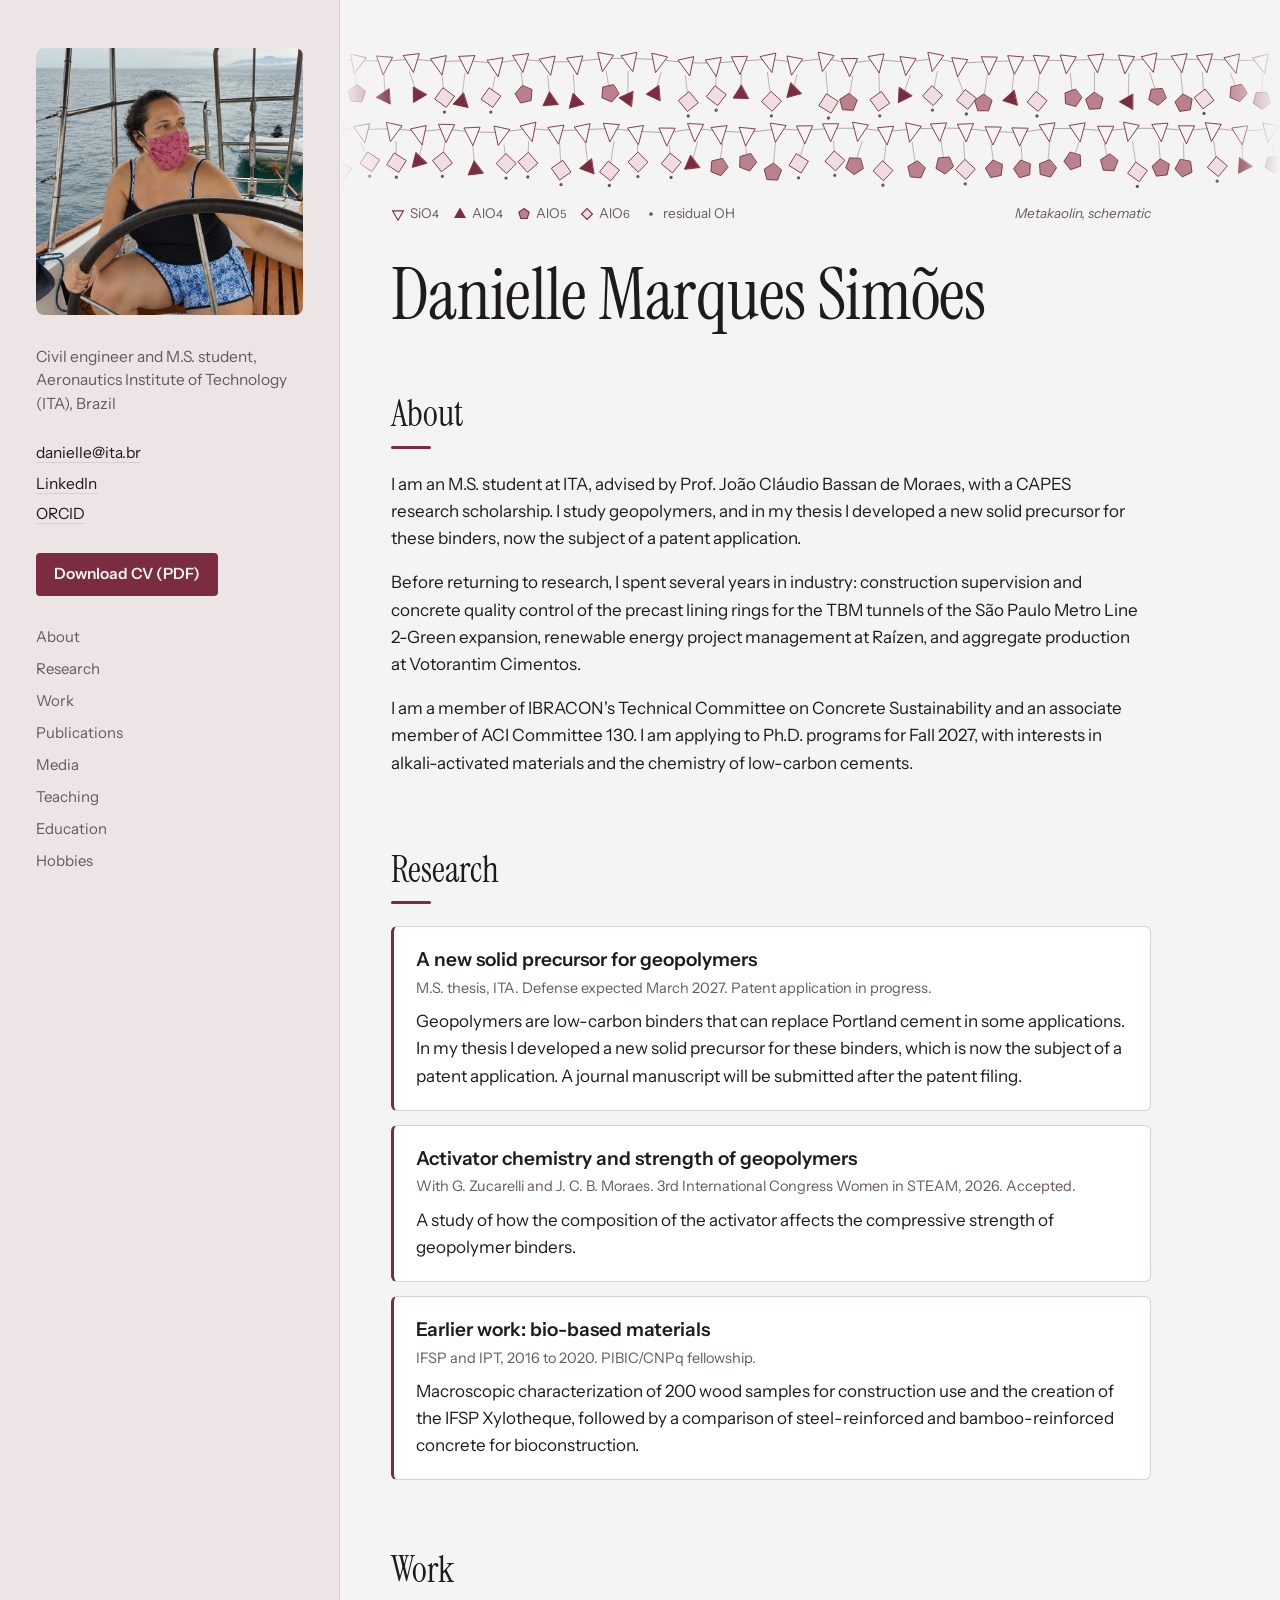
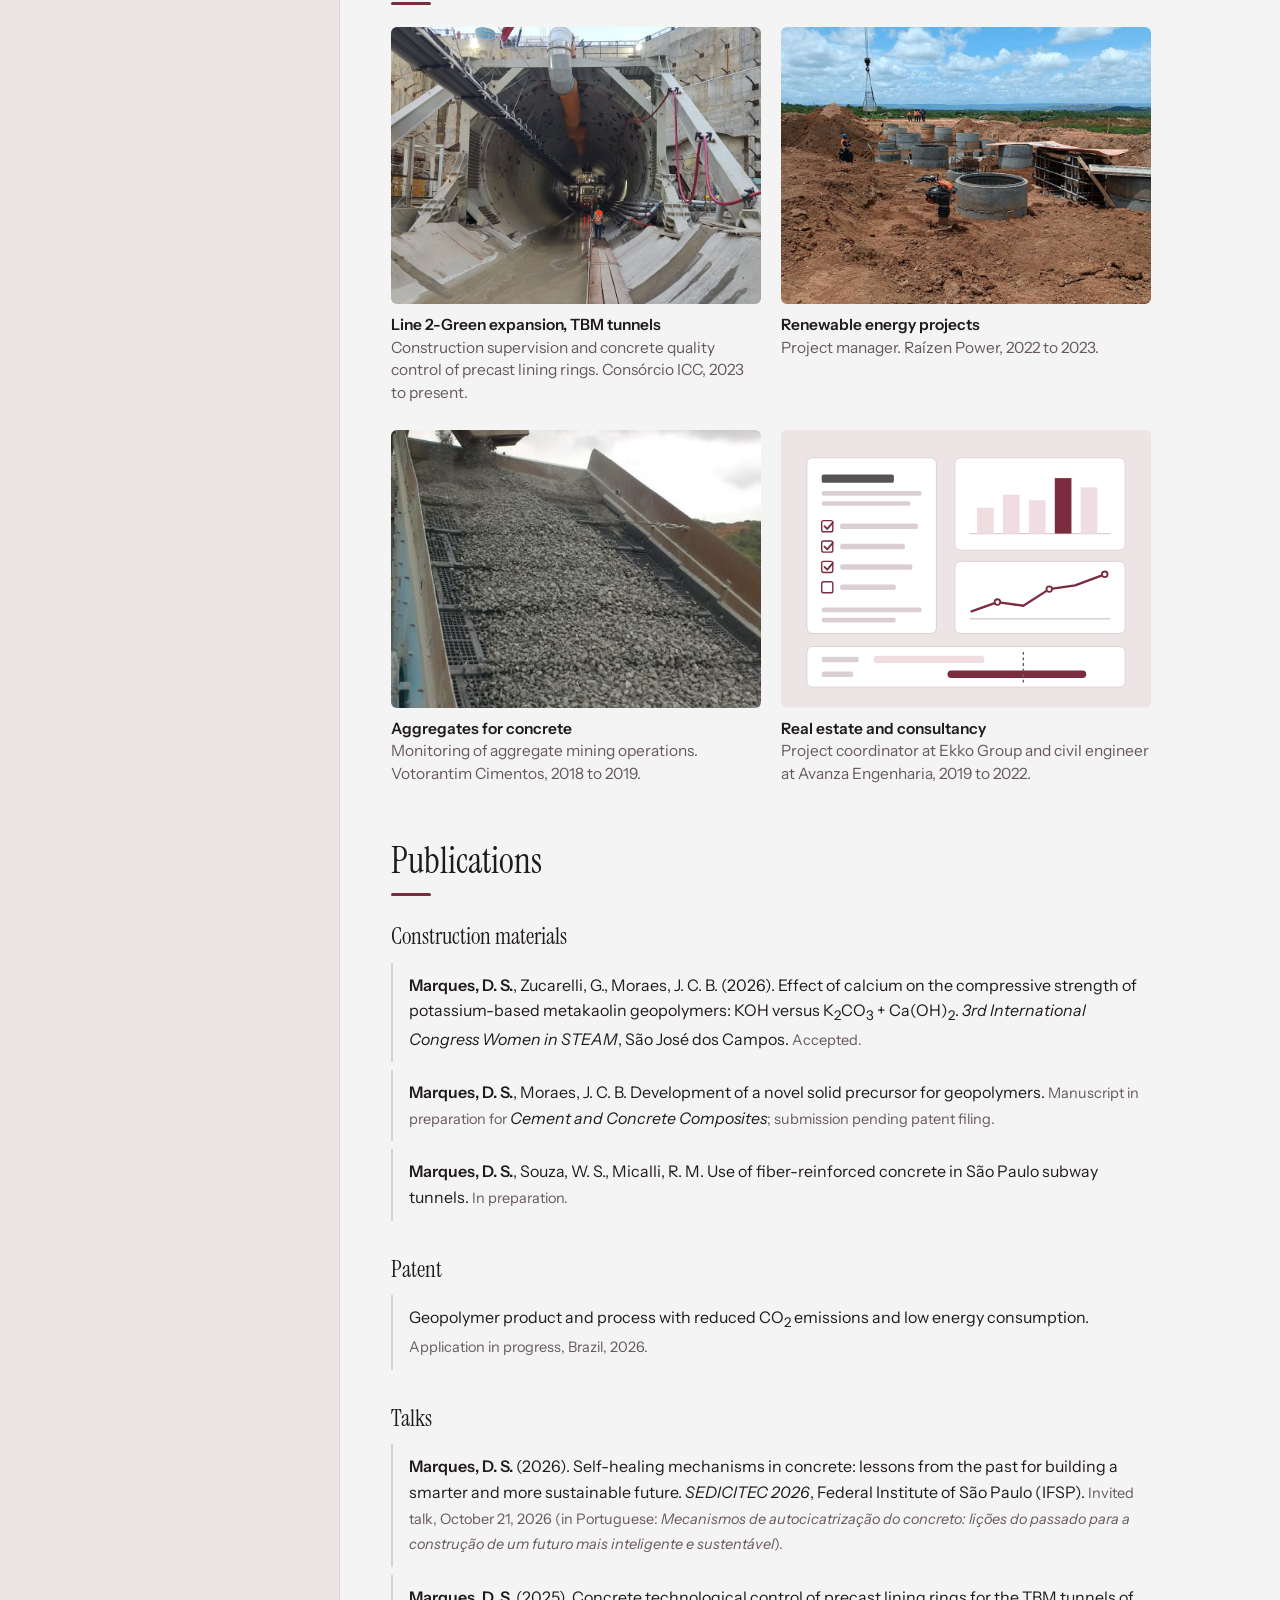
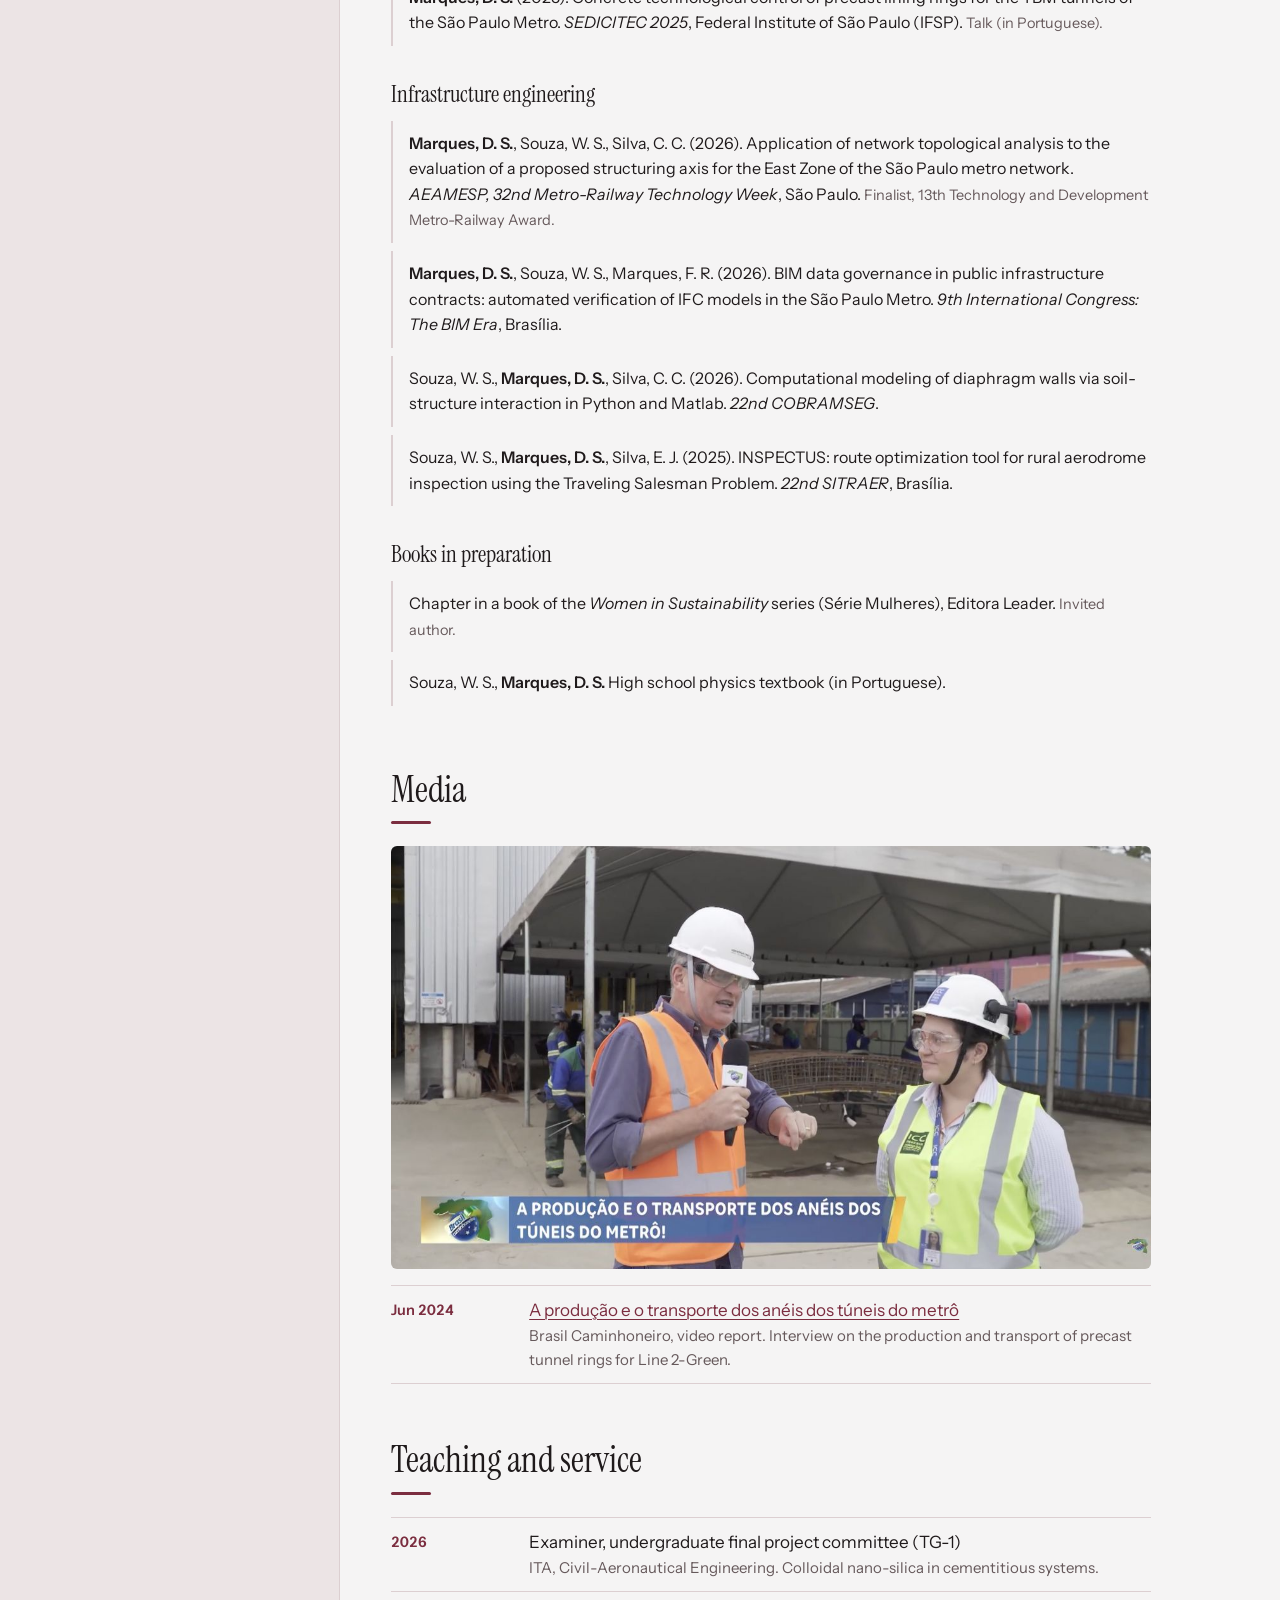
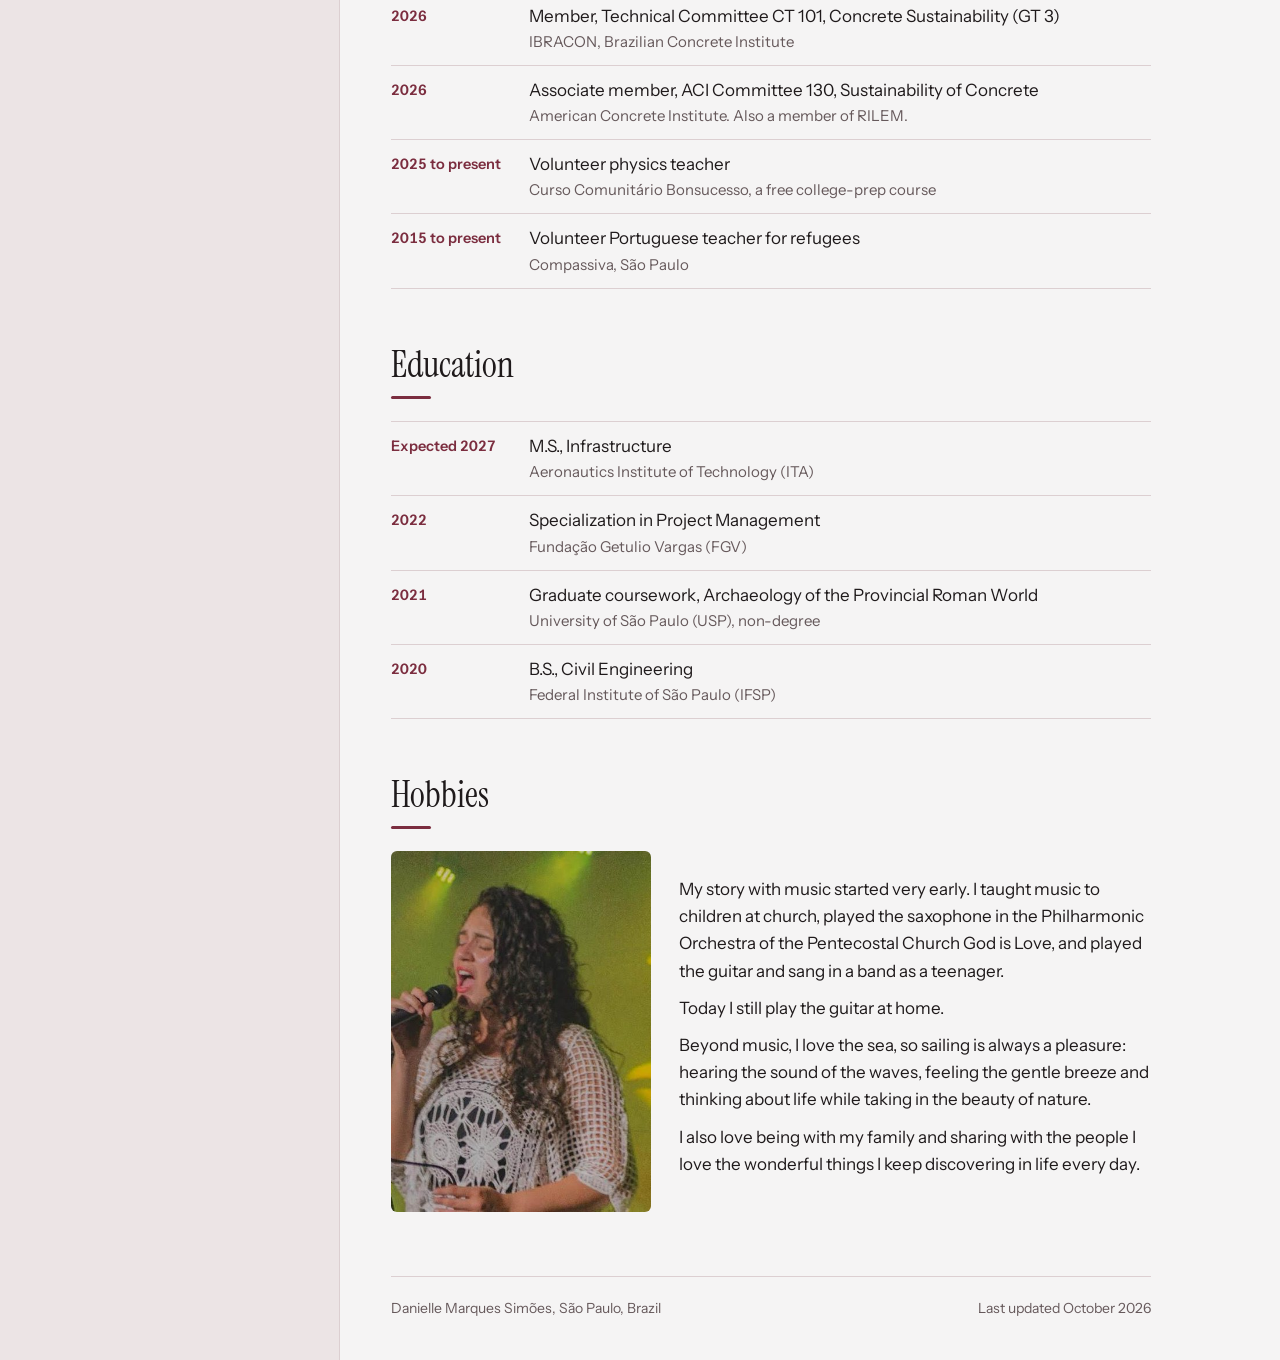
==== commit d42e895e: "Add sailing and family to Hobbies Co-Authored-By: Claude Opus 5.5 <noreply@anthropic.com> Claude-Ses" ====
--- a/index.html
+++ b/index.html
@@ -749,7 +749,7 @@
       <div class="body">
         <figure class="hobby">
           <img src="images/danielle-singing.jpg" alt="Danielle singing on stage" width="448" height="622" loading="lazy">
-          <figcaption><p>My story with music started very early. I taught music to children at church, played the saxophone in the Philharmonic Orchestra of the Pentecostal Church God is Love, and played the guitar and sang in a band as a teenager.</p><p>Today I still play the guitar at home.</p></figcaption>
+          <figcaption><p>My story with music started very early. I taught music to children at church, played the saxophone in the Philharmonic Orchestra of the Pentecostal Church God is Love, and played the guitar and sang in a band as a teenager.</p><p>Today I still play the guitar at home.</p><p>Beyond music, I love the sea, so sailing is always a pleasure: hearing the sound of the waves, feeling the gentle breeze and thinking about life while taking in the beauty of nature.</p><p>I also love being with my family and sharing with the people I love the wonderful things I keep discovering in life every day.</p></figcaption>
         </figure>
       </div>
     </section>
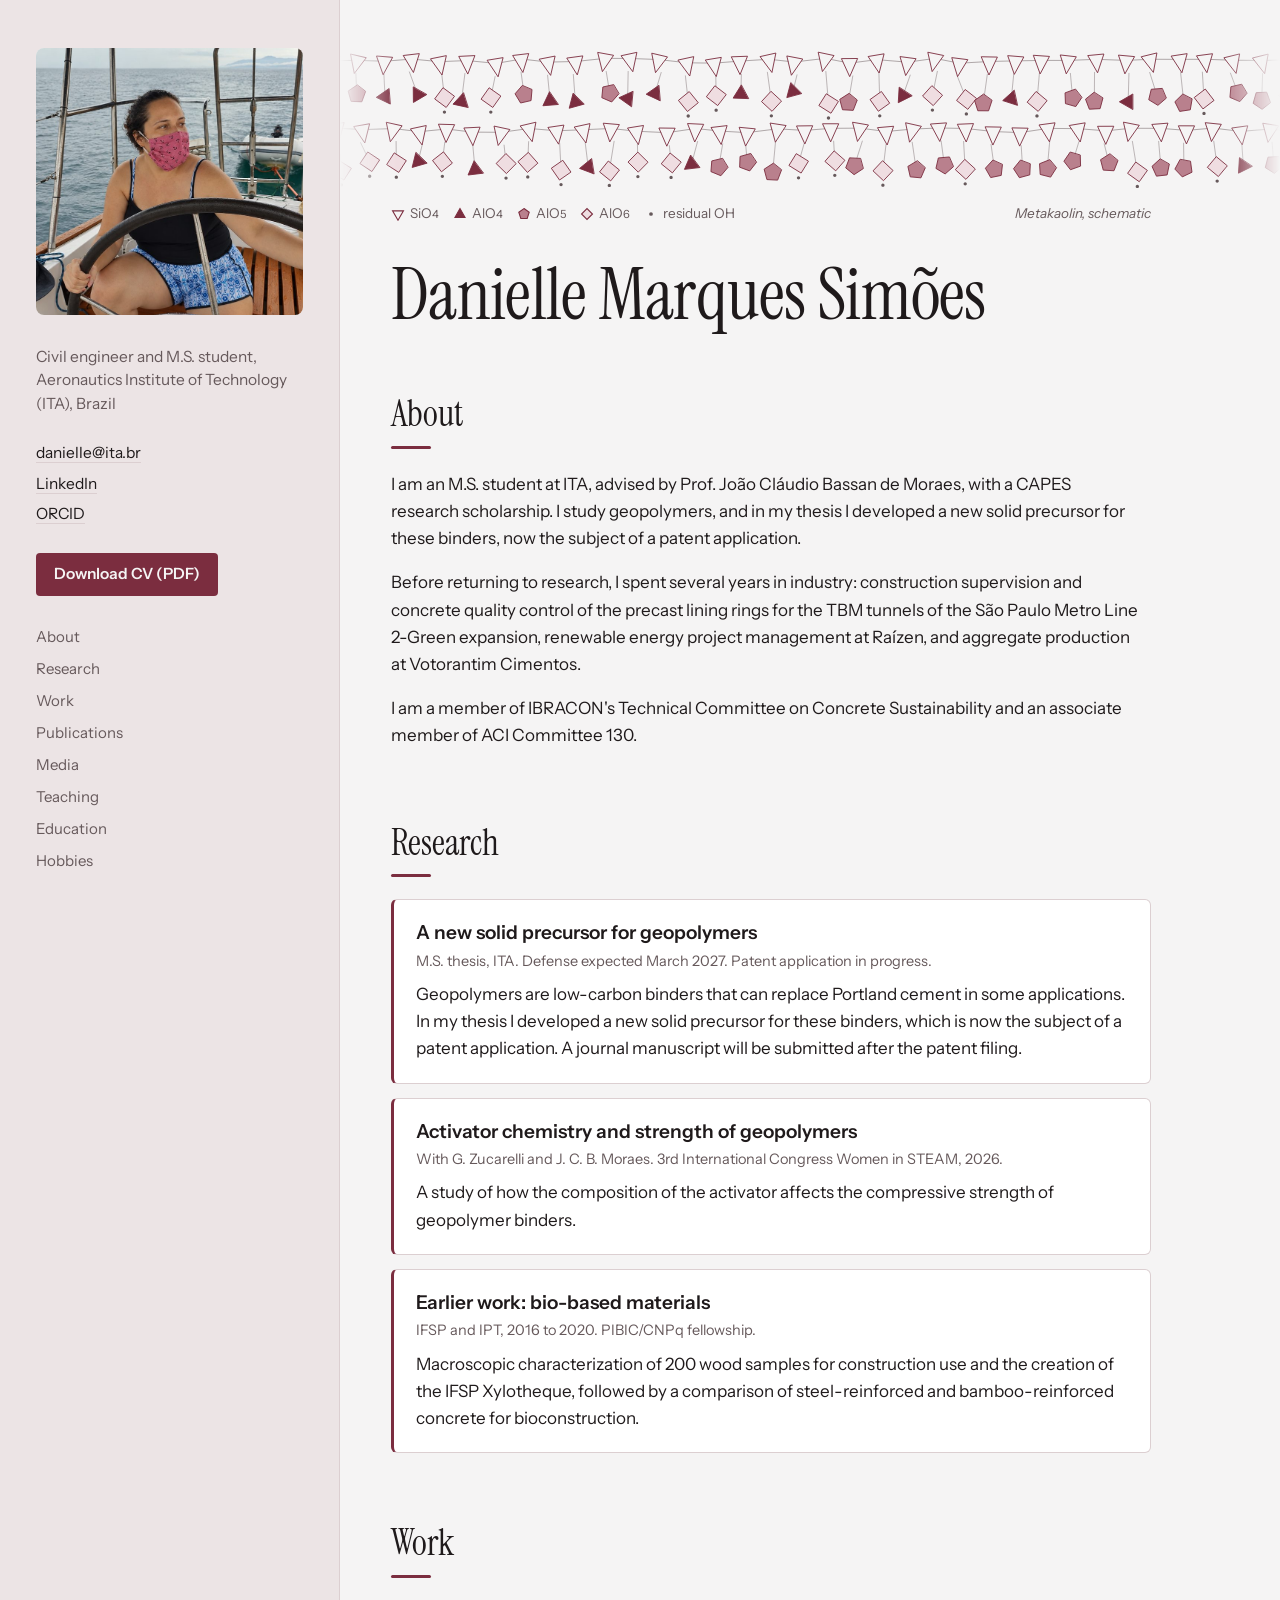
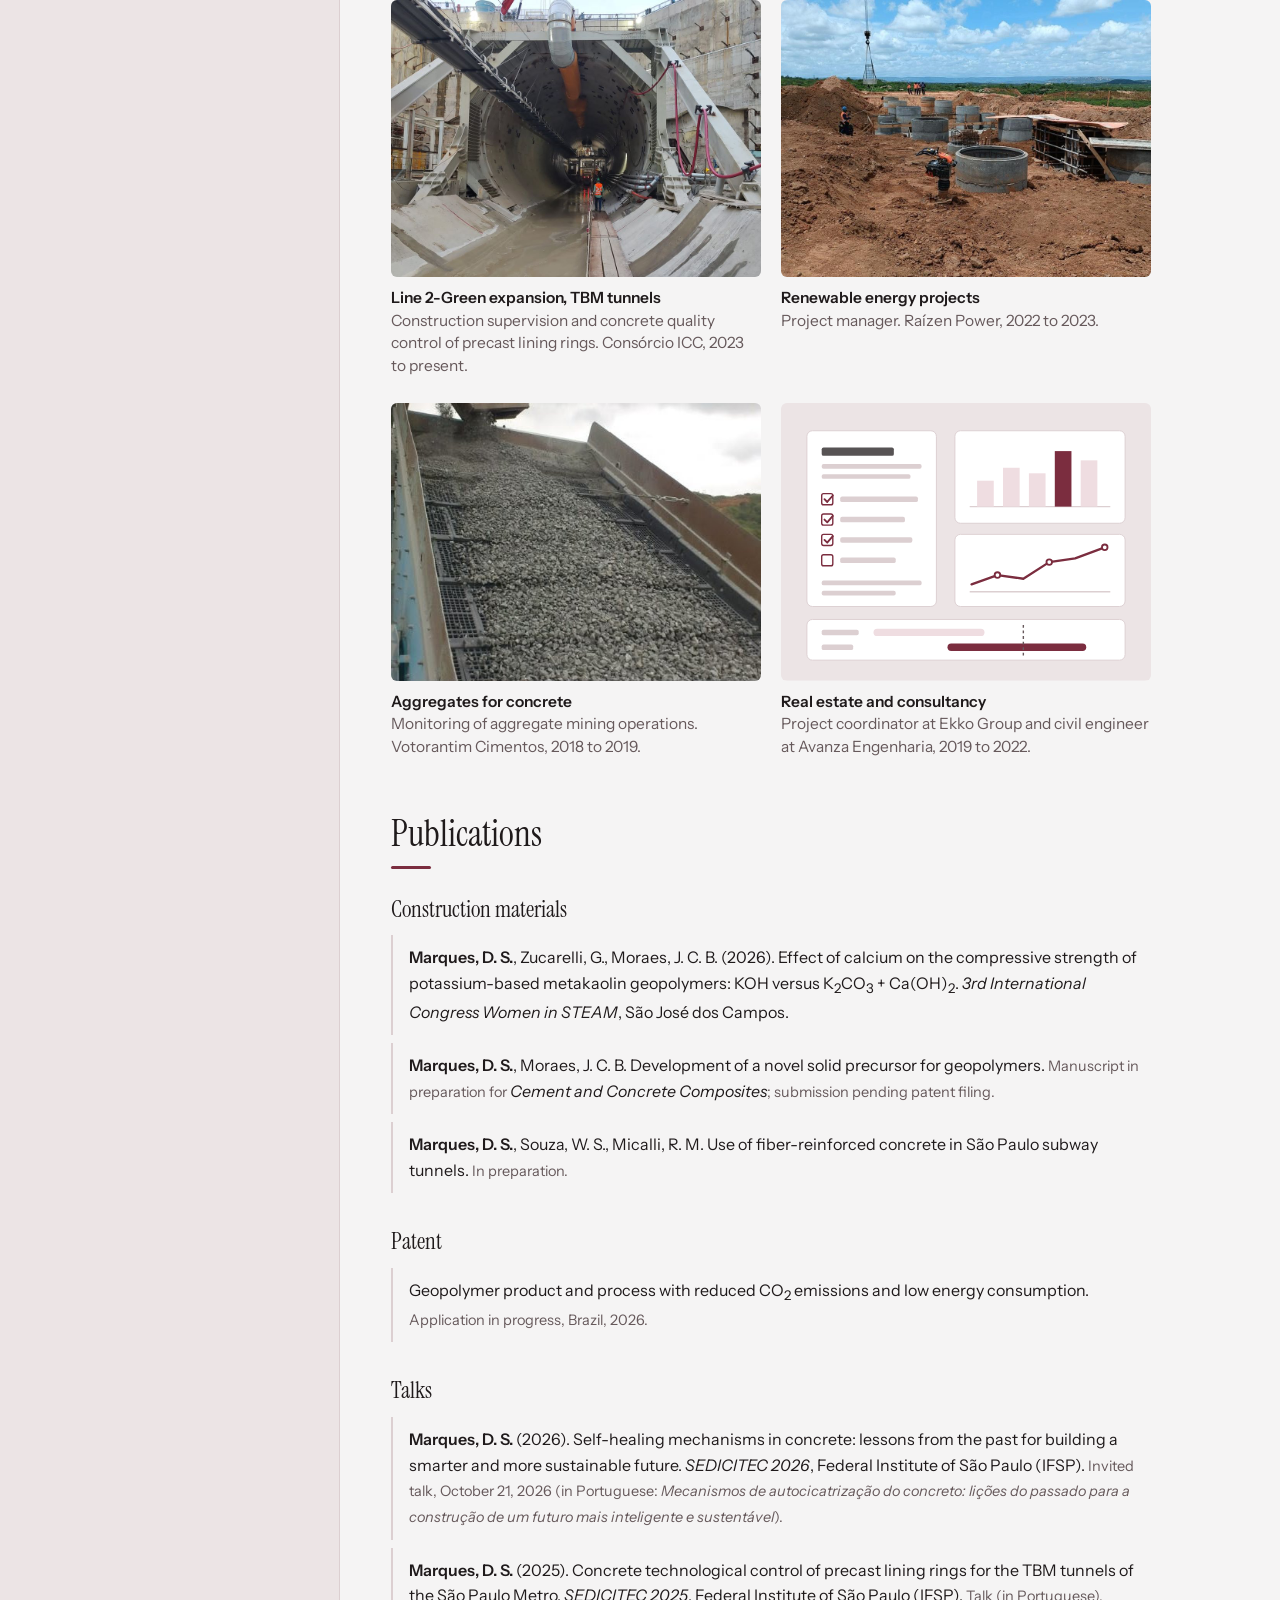
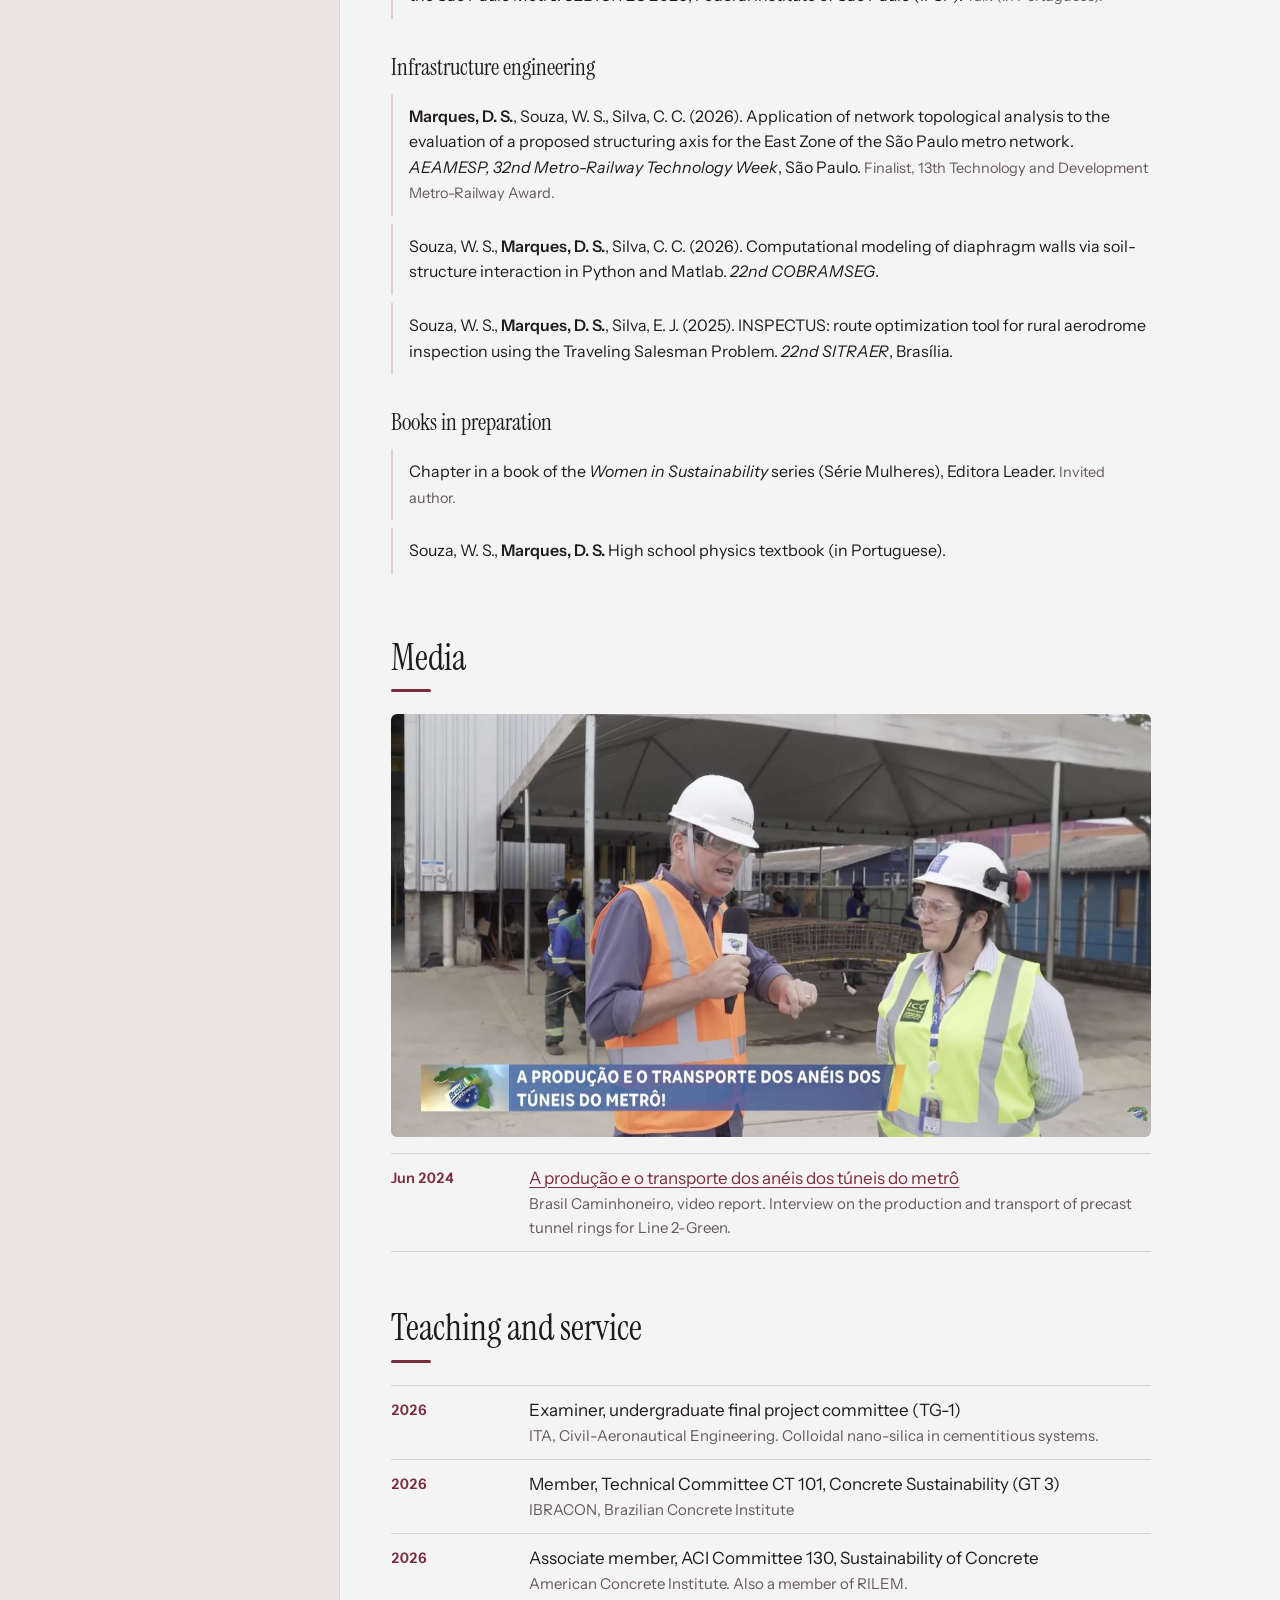
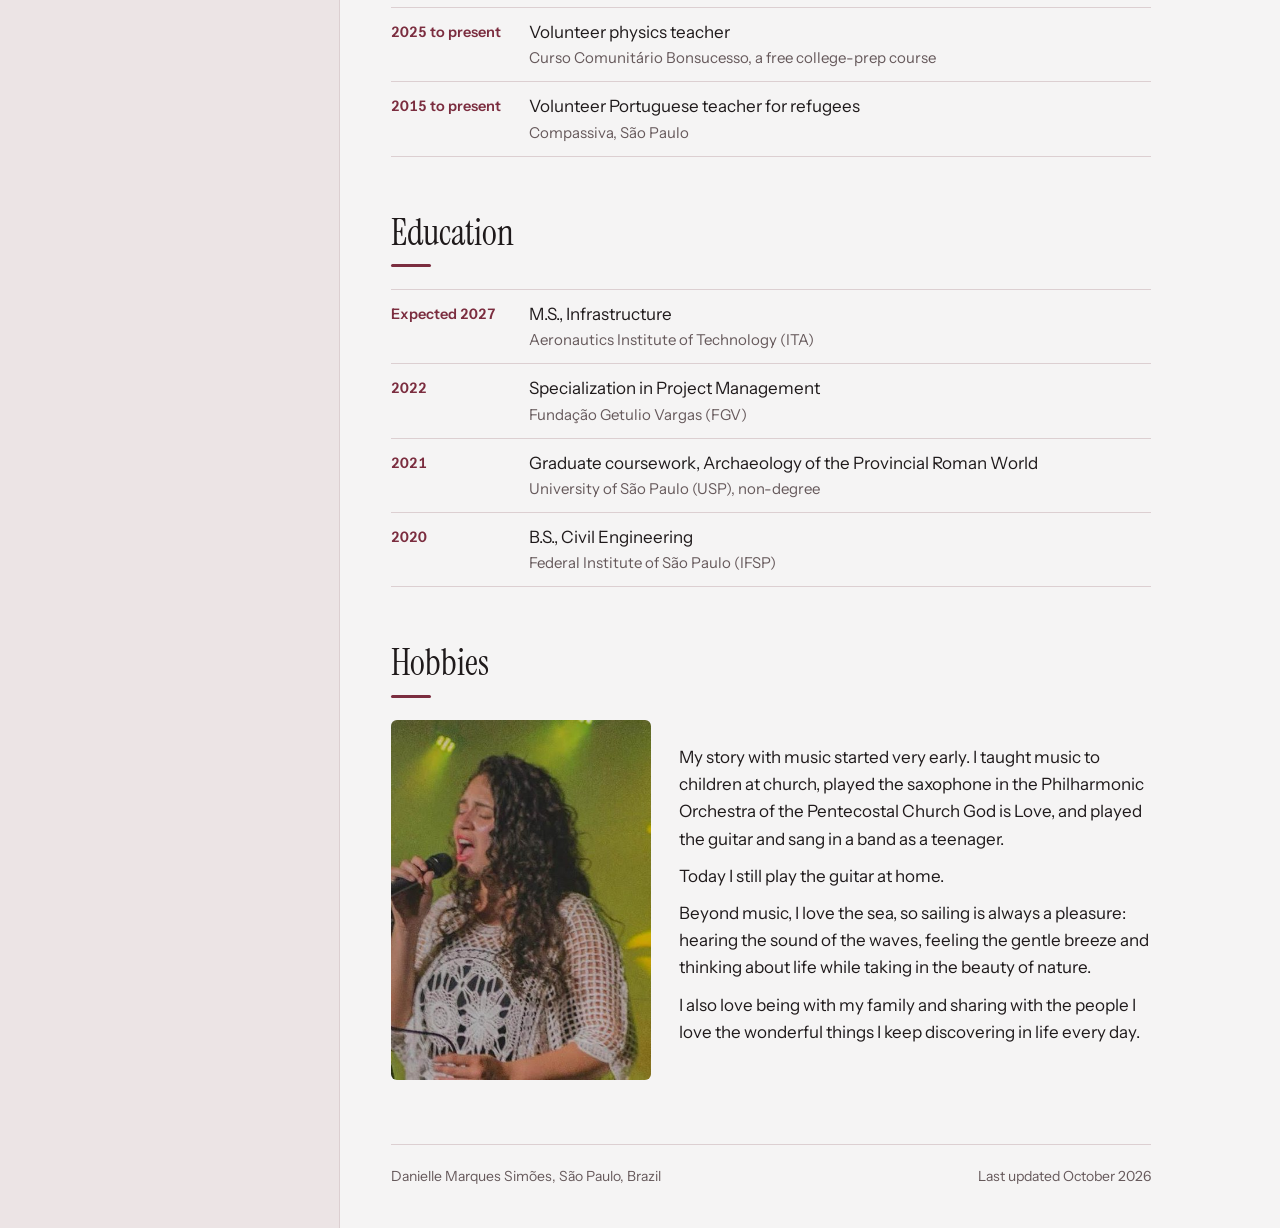
==== commit 84618ddf: "Drop PhD sentence and BIM paper; list Women in STEAM paper as published Co-Authored-By: Claude Opus " ====
--- a/index.html
+++ b/index.html
@@ -603,7 +603,7 @@
         <div>
           <p>I am an M.S. student at ITA, advised by Prof. João Cláudio Bassan de Moraes, with a CAPES research scholarship. I study geopolymers, and in my thesis I developed a new solid precursor for these binders, now the subject of a patent application.</p>
           <p>Before returning to research, I spent several years in industry: construction supervision and concrete quality control of the precast lining rings for the TBM tunnels of the São Paulo Metro Line 2-Green expansion, renewable energy project management at Raízen, and aggregate production at Votorantim Cimentos.</p>
-          <p>I am a member of IBRACON's Technical Committee on Concrete Sustainability and an associate member of ACI Committee 130. I am applying to Ph.D. programs for Fall 2027, with interests in alkali-activated materials and the chemistry of low-carbon cements.</p>
+          <p>I am a member of IBRACON's Technical Committee on Concrete Sustainability and an associate member of ACI Committee 130.</p>
         </div>
       </div>
     </section>
@@ -620,7 +620,7 @@
         <article class="project">
           <div>
             <h3>Activator chemistry and strength of geopolymers</h3>
-            <p class="meta">With G. Zucarelli and J. C. B. Moraes. 3rd International Congress Women in STEAM, 2026. Accepted.</p>
+            <p class="meta">With G. Zucarelli and J. C. B. Moraes. 3rd International Congress Women in STEAM, 2026.</p>
             <p>A study of how the composition of the activator affects the compressive strength of geopolymer binders.</p>
           </div>
         </article>
@@ -684,7 +684,7 @@
       <div class="body">
         <h4>Construction materials</h4>
         <ul class="refs">
-          <li><span class="me">Marques, D. S.</span>, Zucarelli, G., Moraes, J. C. B. (2026). Effect of calcium on the compressive strength of potassium-based metakaolin geopolymers: KOH versus K<sub>2</sub>CO<sub>3</sub> + Ca(OH)<sub>2</sub>. <span class="venue">3rd International Congress Women in STEAM</span>, São José dos Campos. <span class="tag">Accepted.</span></li>
+          <li><span class="me">Marques, D. S.</span>, Zucarelli, G., Moraes, J. C. B. (2026). Effect of calcium on the compressive strength of potassium-based metakaolin geopolymers: KOH versus K<sub>2</sub>CO<sub>3</sub> + Ca(OH)<sub>2</sub>. <span class="venue">3rd International Congress Women in STEAM</span>, São José dos Campos.</li>
           <li><span class="me">Marques, D. S.</span>, Moraes, J. C. B. Development of a novel solid precursor for geopolymers. <span class="tag">Manuscript in preparation for</span> <span class="venue">Cement and Concrete Composites</span><span class="tag">; submission pending patent filing.</span></li>
           <li><span class="me">Marques, D. S.</span>, Souza, W. S., Micalli, R. M. Use of fiber-reinforced concrete in São Paulo subway tunnels. <span class="tag">In preparation.</span></li>
         </ul>
@@ -700,7 +700,6 @@
         <h4>Infrastructure engineering</h4>
         <ul class="refs">
           <li><span class="me">Marques, D. S.</span>, Souza, W. S., Silva, C. C. (2026). Application of network topological analysis to the evaluation of a proposed structuring axis for the East Zone of the São Paulo metro network. <span class="venue">AEAMESP, 32nd Metro-Railway Technology Week</span>, São Paulo. <span class="tag">Finalist, 13th Technology and Development Metro-Railway Award.</span></li>
-          <li><span class="me">Marques, D. S.</span>, Souza, W. S., Marques, F. R. (2026). BIM data governance in public infrastructure contracts: automated verification of IFC models in the São Paulo Metro. <span class="venue">9th International Congress: The BIM Era</span>, Brasília.</li>
           <li>Souza, W. S., <span class="me">Marques, D. S.</span>, Silva, C. C. (2026). Computational modeling of diaphragm walls via soil-structure interaction in Python and Matlab. <span class="venue">22nd COBRAMSEG</span>.</li>
           <li>Souza, W. S., <span class="me">Marques, D. S.</span>, Silva, E. J. (2025). INSPECTUS: route optimization tool for rural aerodrome inspection using the Traveling Salesman Problem. <span class="venue">22nd SITRAER</span>, Brasília.</li>
         </ul>
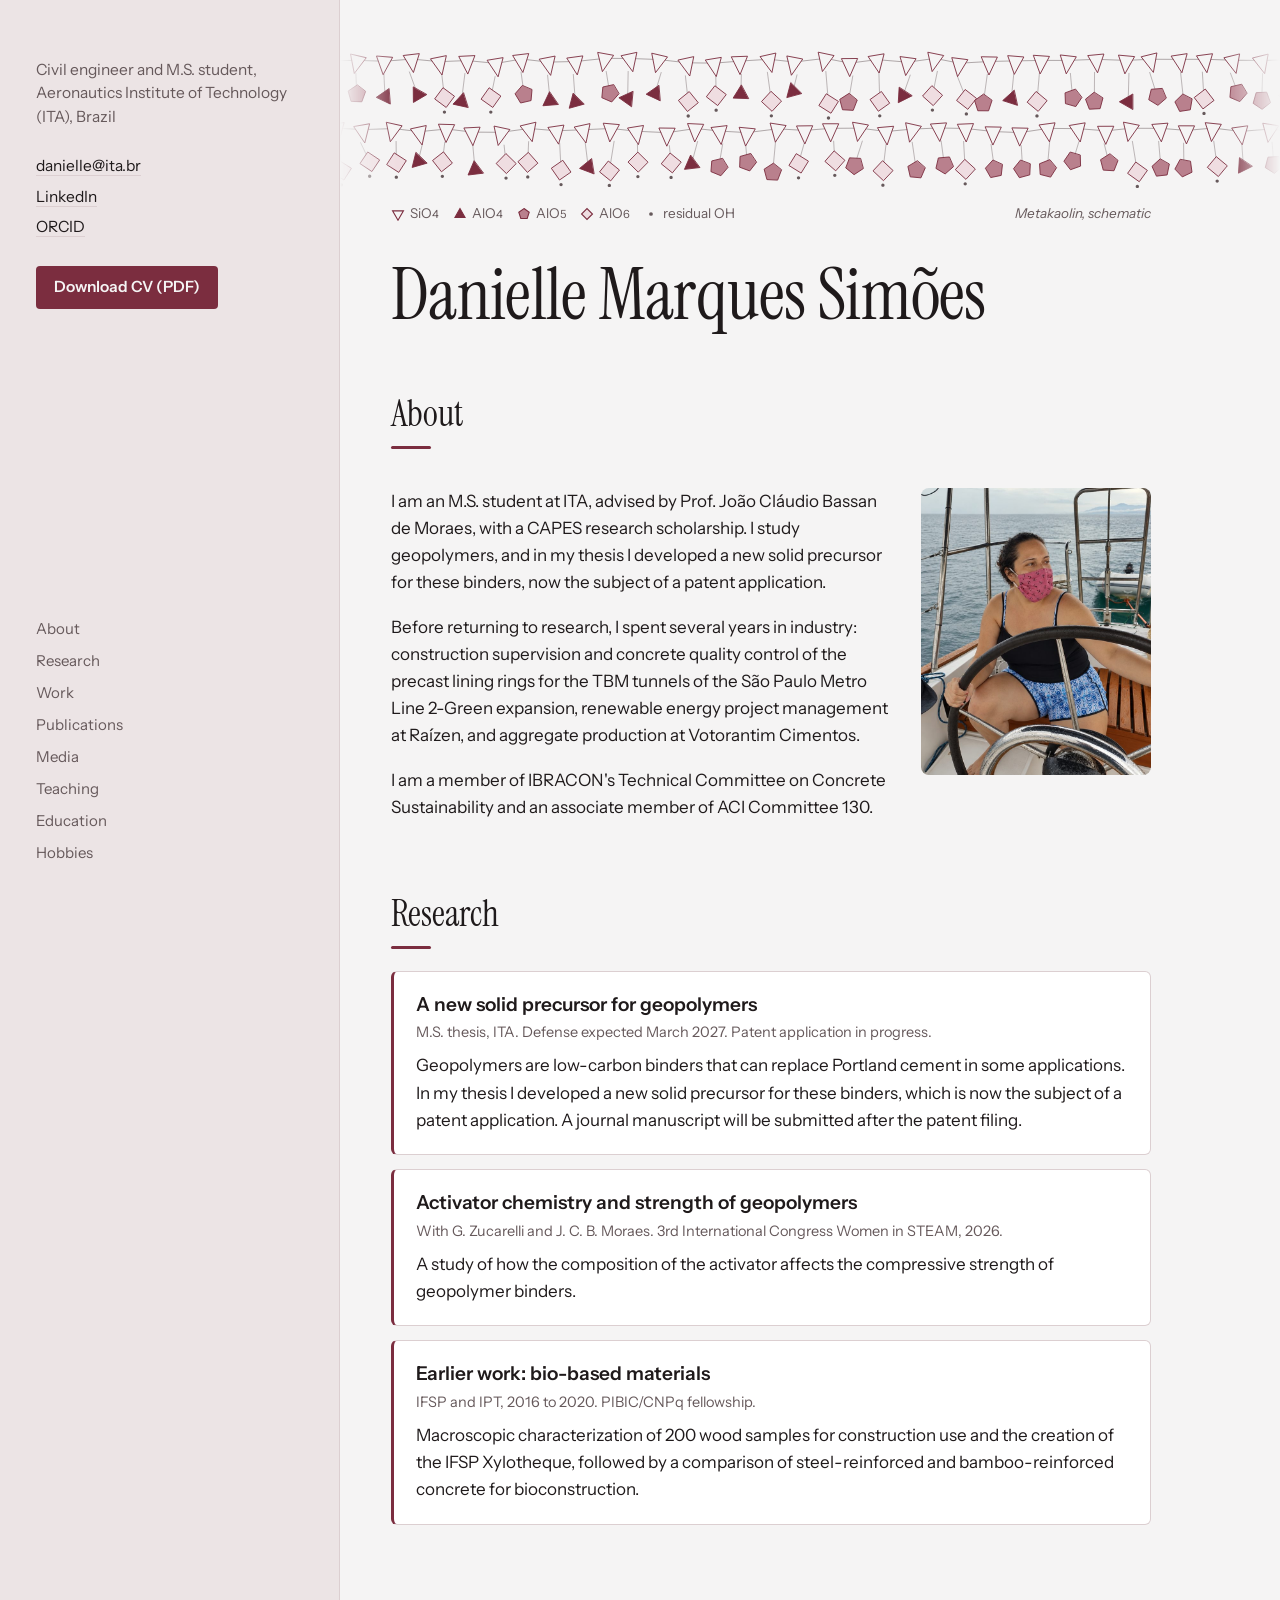
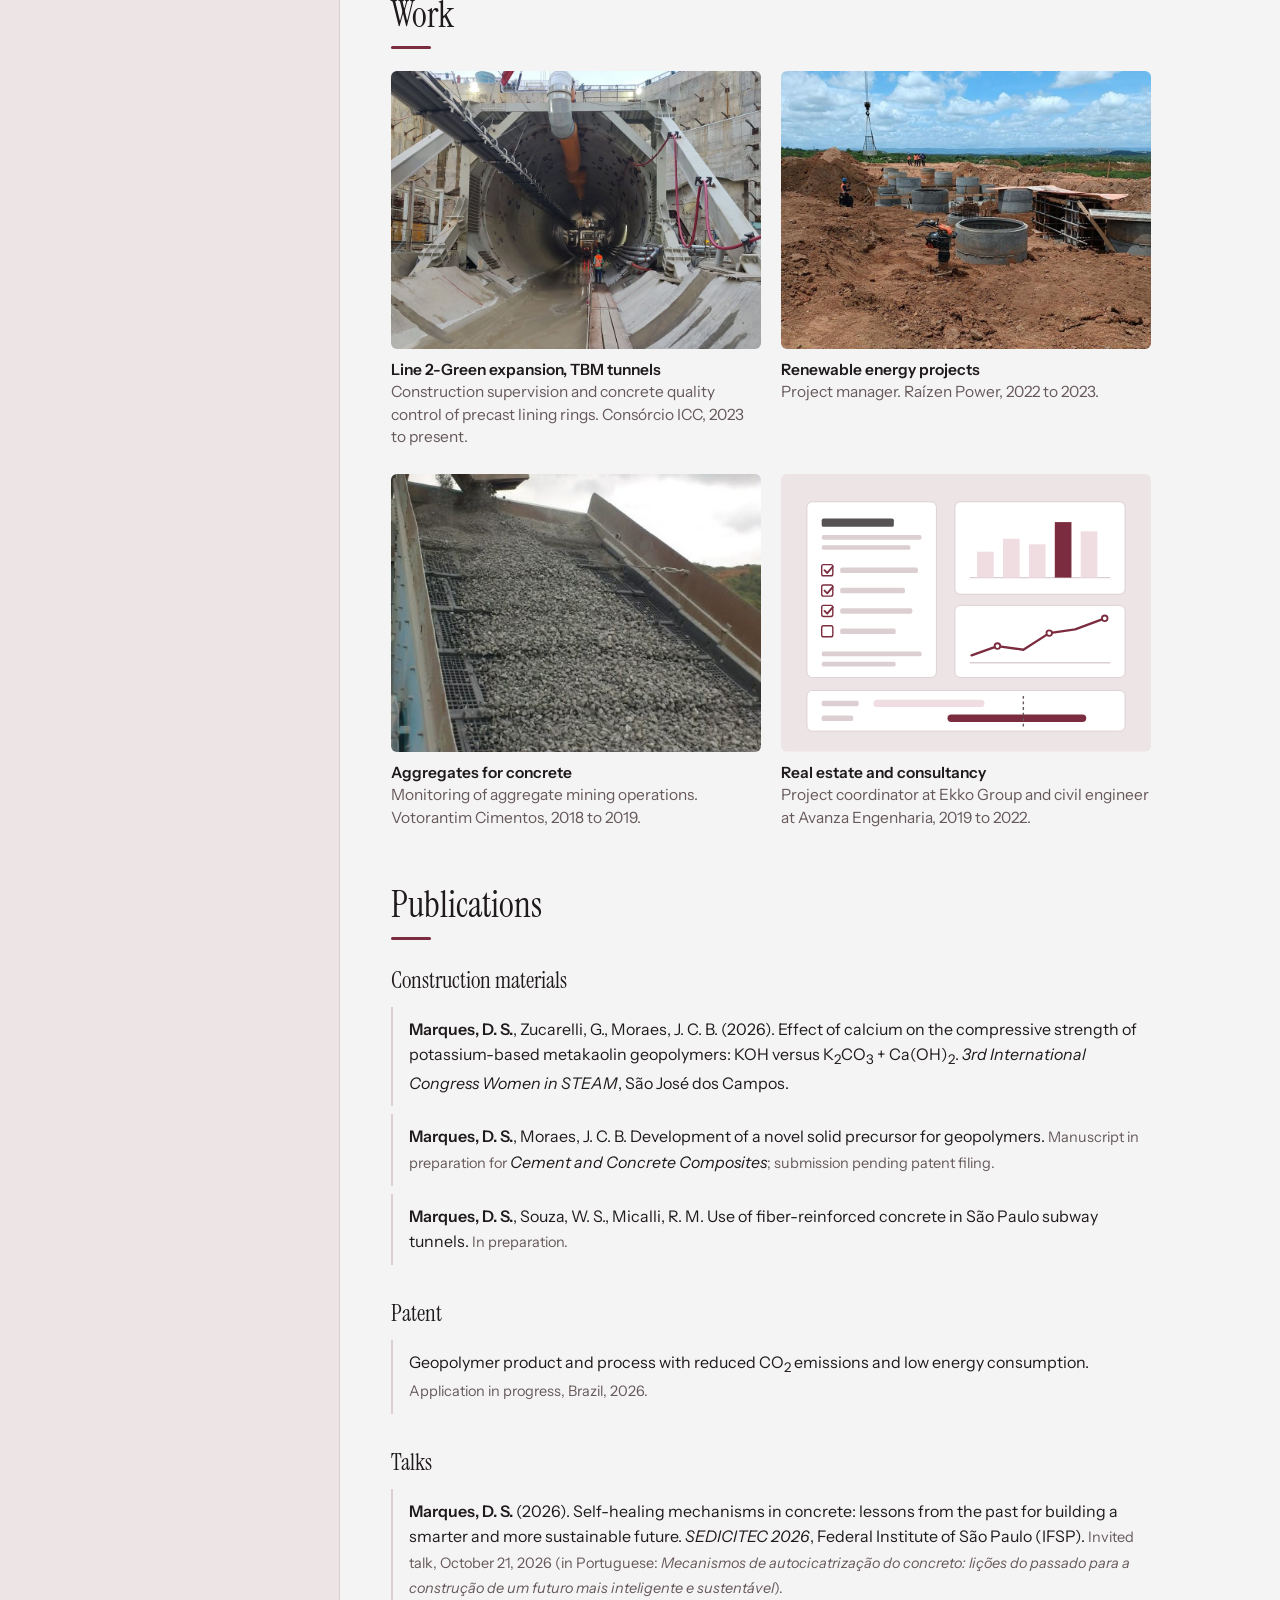
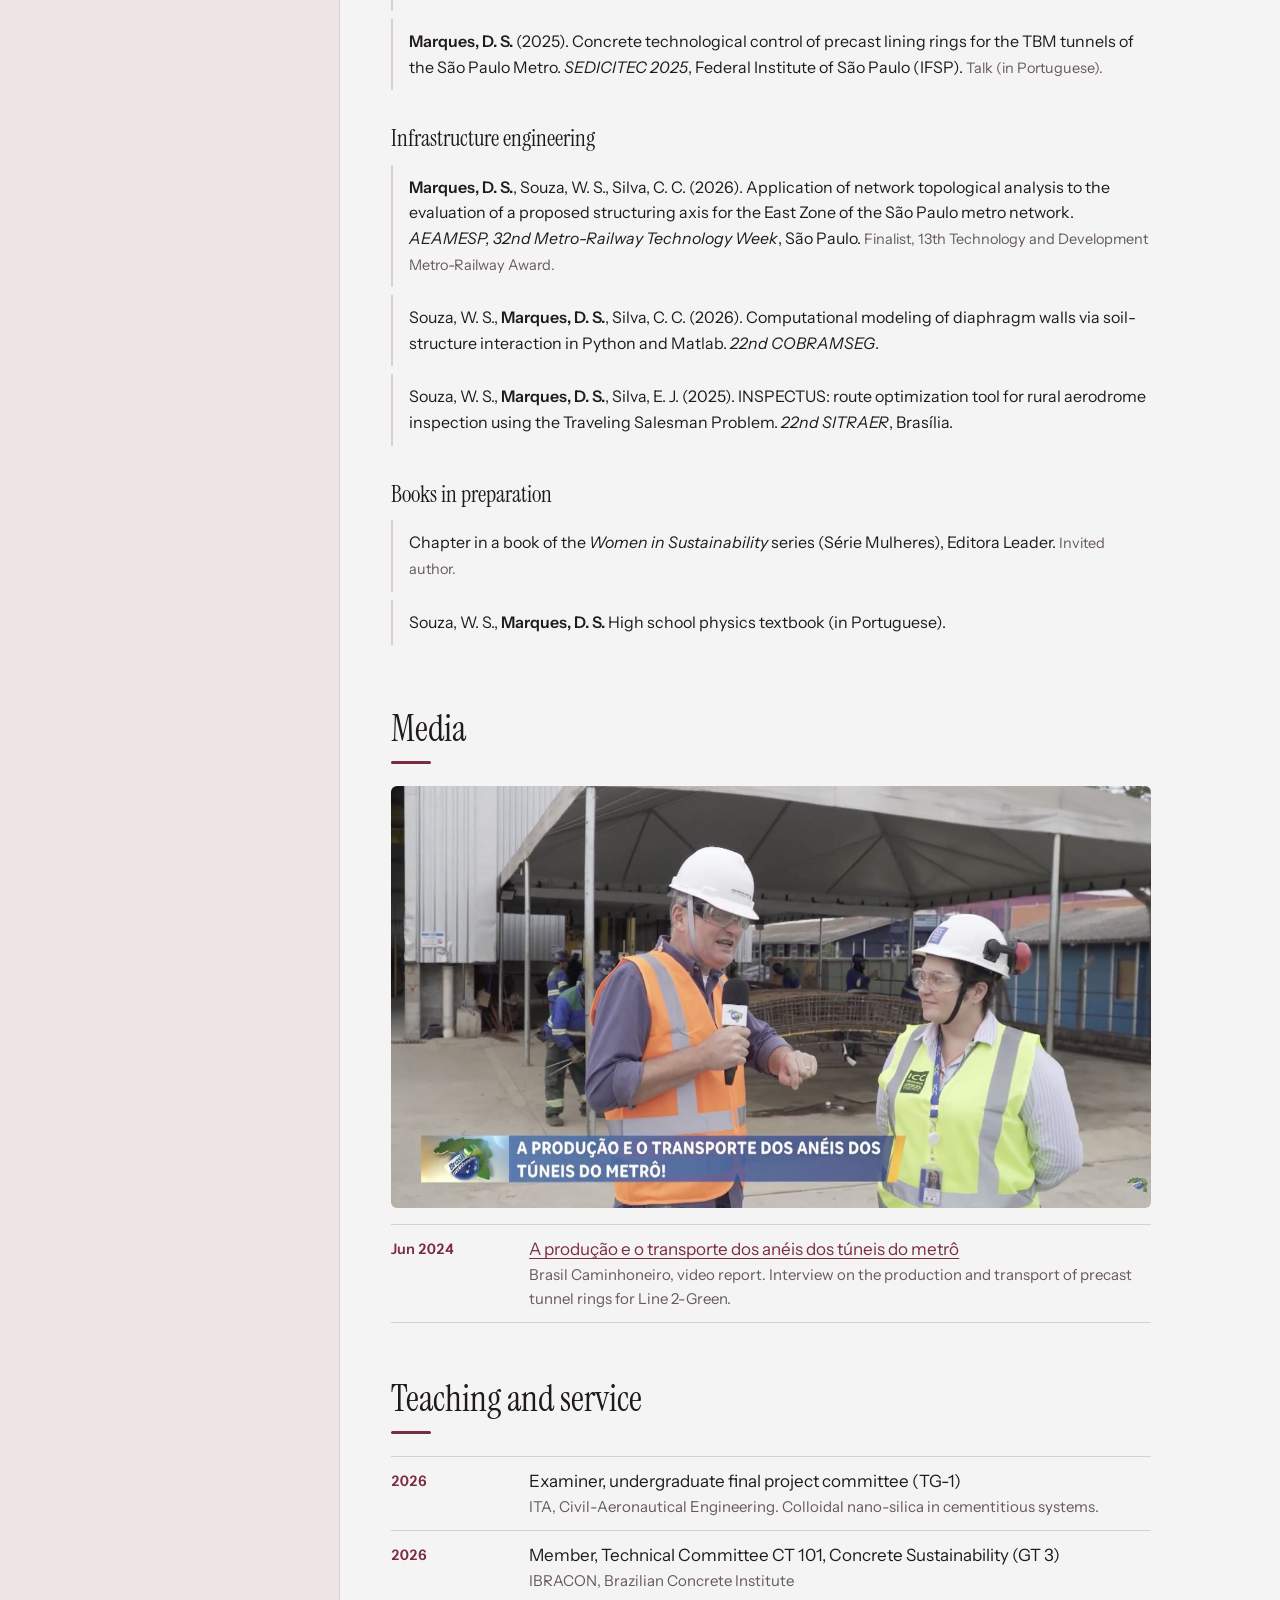
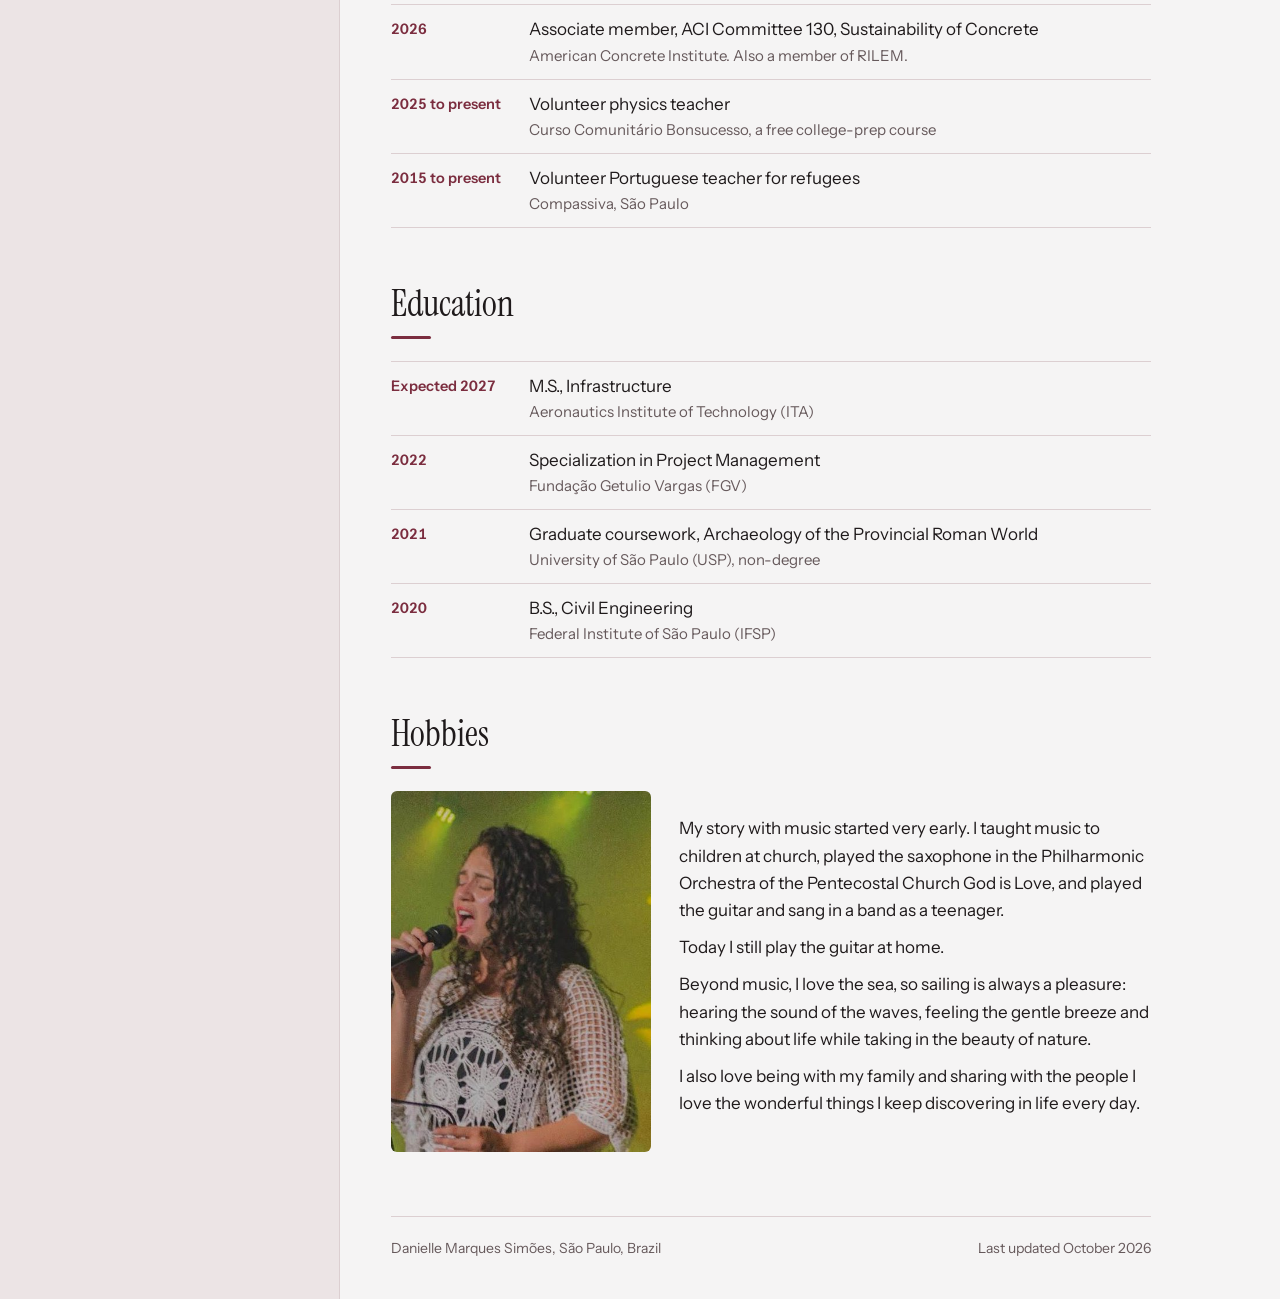
==== commit df70e76c: "Move main photo from the sidebar to the About section Co-Authored-By: Claude Opus 5.5 <noreply@anthr" ====
--- a/index.html
+++ b/index.html
@@ -48,9 +48,12 @@
 .shell { display: grid; grid-template-columns: minmax(280px, 340px) 1fr; min-height: 100vh; }
 .side { min-width: 0; background: var(--side); border-right: 1px solid var(--rule); }
 .side-inner { position: sticky; top: 0; height: 100vh; overflow-y: auto; padding: 48px 36px 32px; display: flex; flex-direction: column; gap: 26px; }
-.portrait { width: 100%; max-width: 268px; aspect-ratio: 1; border-radius: 8px; background: var(--paper); overflow: hidden; margin: 0; }
-.portrait img { width: 100%; height: 100%; object-fit: cover; object-position: 50% 15%; }
 .side-top { display: grid; gap: 20px; }
+.about { display: grid; grid-template-columns: 1fr 230px; gap: 32px; align-items: start; }
+.about > * { min-width: 0; }
+.about-photo { margin: 1em 0 0; }
+.about-photo img { width: 100%; height: auto; border-radius: 8px; }
+@media (max-width: 760px) { .about { grid-template-columns: 1fr; gap: 18px; } .about-photo { order: -1; max-width: 240px; margin: 0; } }
 .side-name { display: none; font-family: var(--display); font-size: 34px; line-height: 1; margin: 0; }
 .side .role { margin-top: 0; }
 .side .role { margin: 10px 0 0; color: var(--muted); font-size: 15.5px; line-height: 1.5; }
@@ -169,8 +172,6 @@
   .side-top { display: flex; gap: 18px; align-items: center; }
   .side-top > div { min-width: 0; }
   .toc { margin-left: calc(-1 * var(--gutter)); }
-  .portrait { width: 88px; flex: none; border-radius: 50%; }
-  .portrait img { object-position: 45% 22%; transform: scale(1.35); transform-origin: 45% 25%; }
   .side-name { display: block; }
   .side .role { margin-top: 10px; }
   .site-title { display: none; }
@@ -197,7 +198,6 @@
   <aside class="side">
     <div class="side-inner">
       <div class="side-top">
-        <figure class="portrait"><img src="images/danielle-sailing.jpg" alt="Danielle Marques Simões at the helm of a sailboat" width="720" height="900"></figure>
         <div>
           <p class="side-name">Danielle Marques Simões</p>
           <p class="role">Civil engineer and M.S. student, Aeronautics Institute of Technology (ITA), Brazil</p>
@@ -599,12 +599,13 @@
       <h1 class="site-title">Danielle Marques Simões</h1>
     <section class="sec" id="about">
       <h2>About</h2>
-      <div class="body">
+      <div class="body about">
         <div>
           <p>I am an M.S. student at ITA, advised by Prof. João Cláudio Bassan de Moraes, with a CAPES research scholarship. I study geopolymers, and in my thesis I developed a new solid precursor for these binders, now the subject of a patent application.</p>
           <p>Before returning to research, I spent several years in industry: construction supervision and concrete quality control of the precast lining rings for the TBM tunnels of the São Paulo Metro Line 2-Green expansion, renewable energy project management at Raízen, and aggregate production at Votorantim Cimentos.</p>
           <p>I am a member of IBRACON's Technical Committee on Concrete Sustainability and an associate member of ACI Committee 130.</p>
         </div>
+        <figure class="about-photo"><img src="images/danielle-sailing.jpg" alt="Danielle Marques Simões at the helm of a sailboat" width="720" height="900"></figure>
       </div>
     </section>
     <section class="sec" id="research">
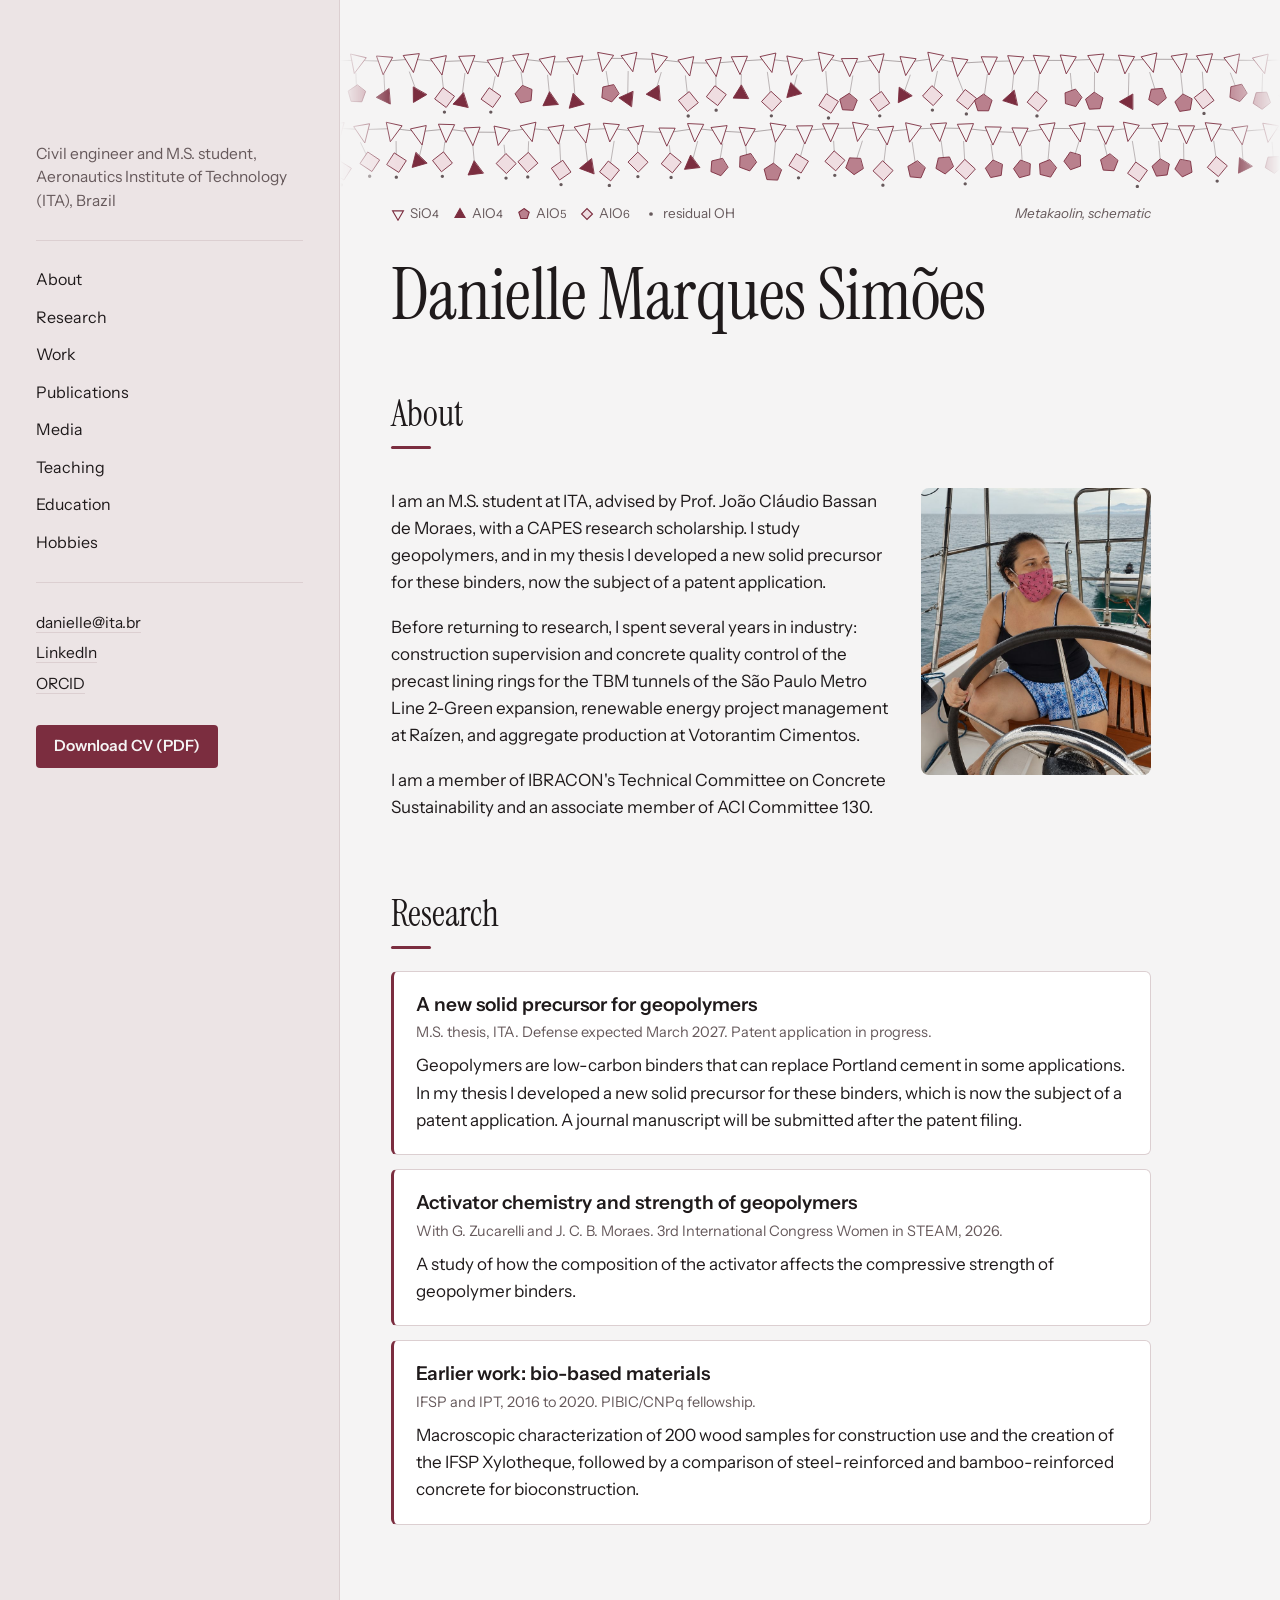
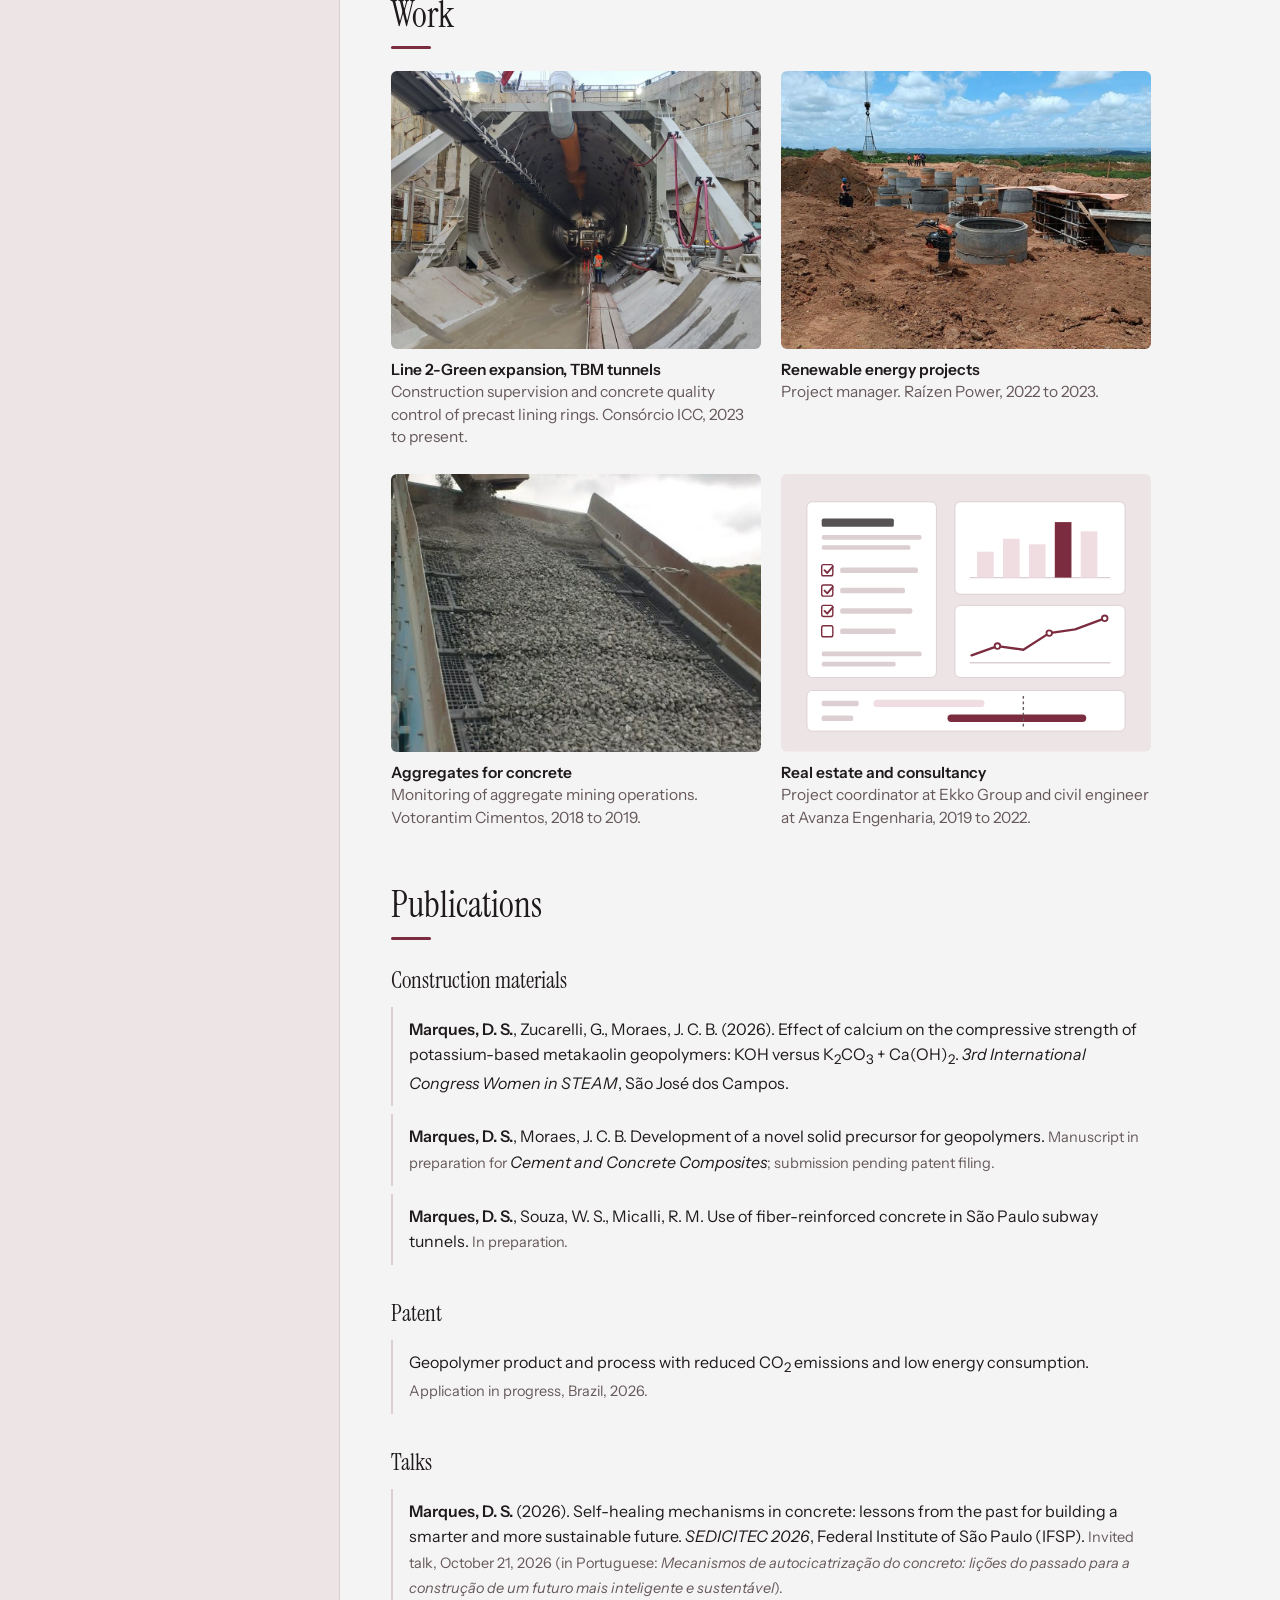
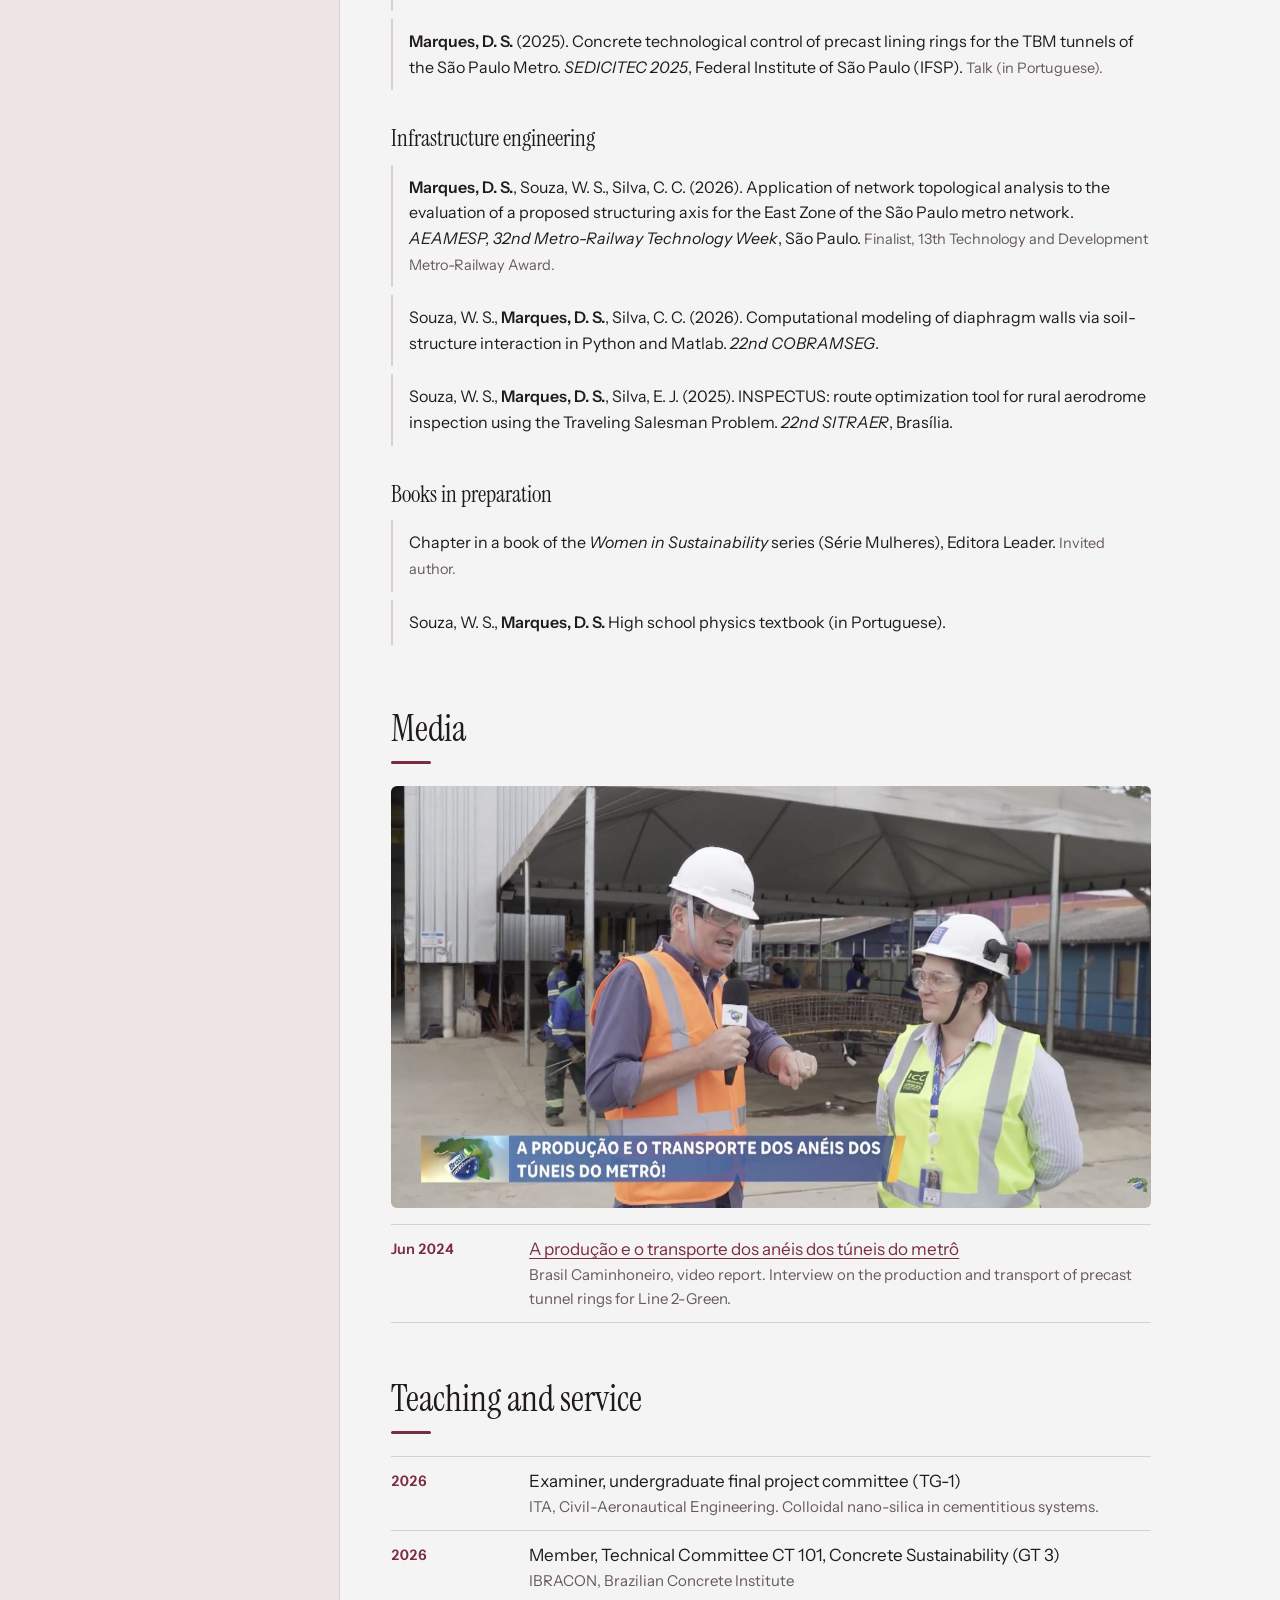
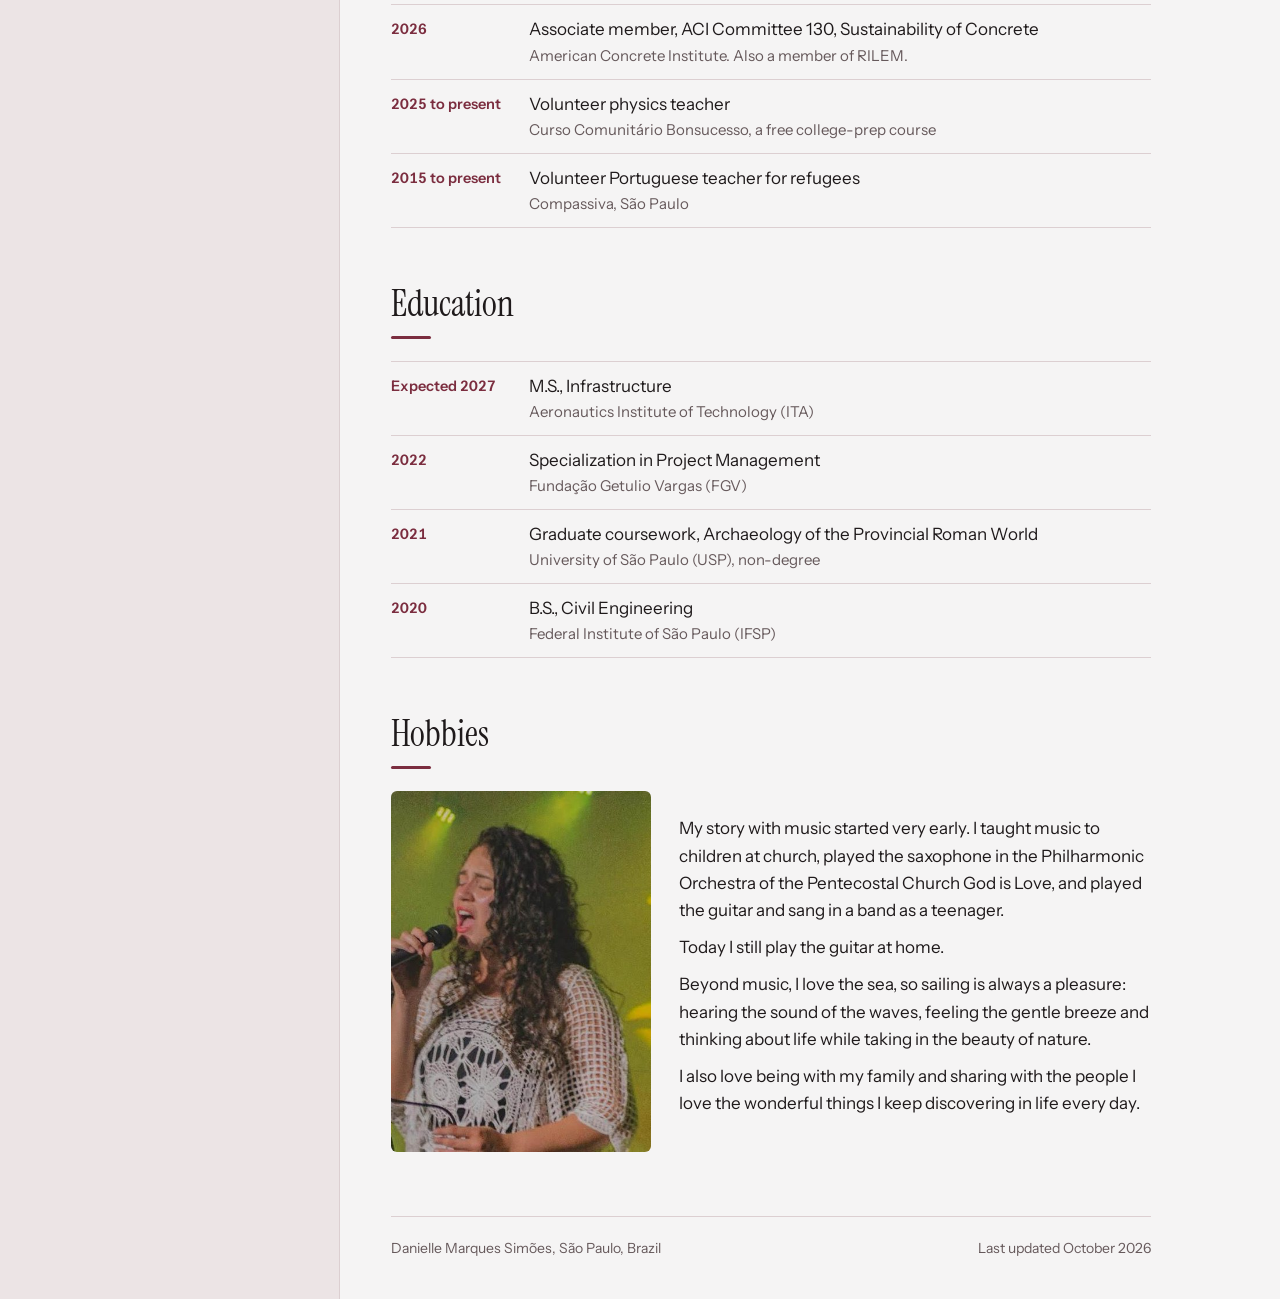
==== commit 788b6363: "Reorganize sidebar: sections first, contacts and CV below, centered Co-Authored-By: Claude Opus 5.5 " ====
--- a/index.html
+++ b/index.html
@@ -47,7 +47,7 @@
 /* Two-column shell: identity panel on the left, reading column on the right */
 .shell { display: grid; grid-template-columns: minmax(280px, 340px) 1fr; min-height: 100vh; }
 .side { min-width: 0; background: var(--side); border-right: 1px solid var(--rule); }
-.side-inner { position: sticky; top: 0; height: 100vh; overflow-y: auto; padding: 48px 36px 32px; display: flex; flex-direction: column; gap: 26px; }
+.side-inner { position: sticky; top: 0; height: 100vh; overflow-y: auto; padding: 40px 36px; display: flex; flex-direction: column; justify-content: center; gap: 28px; }
 .side-top { display: grid; gap: 20px; }
 .about { display: grid; grid-template-columns: 1fr 230px; gap: 32px; align-items: start; }
 .about > * { min-width: 0; }
@@ -62,9 +62,9 @@
 .contact a:hover { color: var(--accent); border-color: var(--accent); }
 .cv { display: inline-block; align-self: flex-start; background: var(--accent); color: var(--paper); text-decoration: none; padding: 9px 18px; border-radius: 4px; font-weight: 600; font-size: 15.5px; }
 .cv:hover { filter: brightness(1.08); color: var(--paper); }
-.toc { margin-top: auto; margin-left: -14px; display: grid; gap: 2px; font-size: 15px; }
-.toc a { color: var(--muted); text-decoration: none; padding: 3px 0 3px 12px; border-left: 2px solid transparent; }
-.toc a:hover { color: var(--ink); border-left-color: var(--accent); }
+.toc { margin-left: 0; padding: 22px 0; border-top: 1px solid var(--rule); border-bottom: 1px solid var(--rule); display: grid; gap: 4px; font-size: 16px; }
+.toc a { color: var(--ink); text-decoration: none; margin-left: -14px; padding: 4px 0 4px 12px; border-left: 2px solid transparent; }
+.toc a:hover { color: var(--accent); border-left-color: var(--accent); }
 
 .content { min-width: 0; padding: 56px var(--gutter) 40px; }
 .col { max-width: 760px; }
@@ -168,7 +168,8 @@
 @media (max-width: 960px) {
   .shell { grid-template-columns: minmax(0, 1fr); }
   .side { border-right: 0; border-bottom: 1px solid var(--rule); }
-  .side-inner { position: static; height: auto; padding: 32px var(--gutter) 0; gap: 18px; }
+  .side-inner { position: static; height: auto; padding: 32px var(--gutter) 0; gap: 18px; justify-content: flex-start; }
+  .side-inner .toc { order: 10; border-bottom: 0; }
   .side-top { display: flex; gap: 18px; align-items: center; }
   .side-top > div { min-width: 0; }
   .toc { margin-left: calc(-1 * var(--gutter)); }
@@ -178,7 +179,7 @@
   .contact { grid-auto-flow: column; justify-content: start; gap: 6px 16px; }
   .toc { margin: 0 calc(-1 * var(--gutter)); padding: 10px var(--gutter); display: flex; gap: 18px; overflow-x: auto; scrollbar-width: none; background: var(--side); border-top: 1px solid var(--rule); }
   .toc::-webkit-scrollbar { display: none; }
-  .toc a { padding: 2px 0; border: 0; white-space: nowrap; }
+  .toc a { margin-left: 0; padding: 2px 0; border: 0; white-space: nowrap; }
   .content { padding-top: 36px; }
 }
 @media (max-width: 640px) {
@@ -203,12 +204,6 @@
           <p class="role">Civil engineer and M.S. student, Aeronautics Institute of Technology (ITA), Brazil</p>
         </div>
       </div>
-      <ul class="contact">
-        <li><a href="mailto:danielle@ita.br">danielle@ita.br</a></li>
-        <li><a href="https://www.linkedin.com/in/danielle-marques-38216195/">LinkedIn</a></li>
-        <li><a href="https://orcid.org/0009-0000-6576-7147">ORCID</a></li>
-      </ul>
-      <a class="cv" href="Danielle_Marques_CV.pdf">Download CV (PDF)</a>
       <nav class="toc" aria-label="Sections">
         <a href="#about">About</a>
         <a href="#research">Research</a>
@@ -219,6 +214,12 @@
         <a href="#education">Education</a>
         <a href="#hobbies">Hobbies</a>
       </nav>
+      <ul class="contact">
+        <li><a href="mailto:danielle@ita.br">danielle@ita.br</a></li>
+        <li><a href="https://www.linkedin.com/in/danielle-marques-38216195/">LinkedIn</a></li>
+        <li><a href="https://orcid.org/0009-0000-6576-7147">ORCID</a></li>
+      </ul>
+      <a class="cv" href="Danielle_Marques_CV.pdf">Download CV (PDF)</a>
     </div>
   </aside>
 
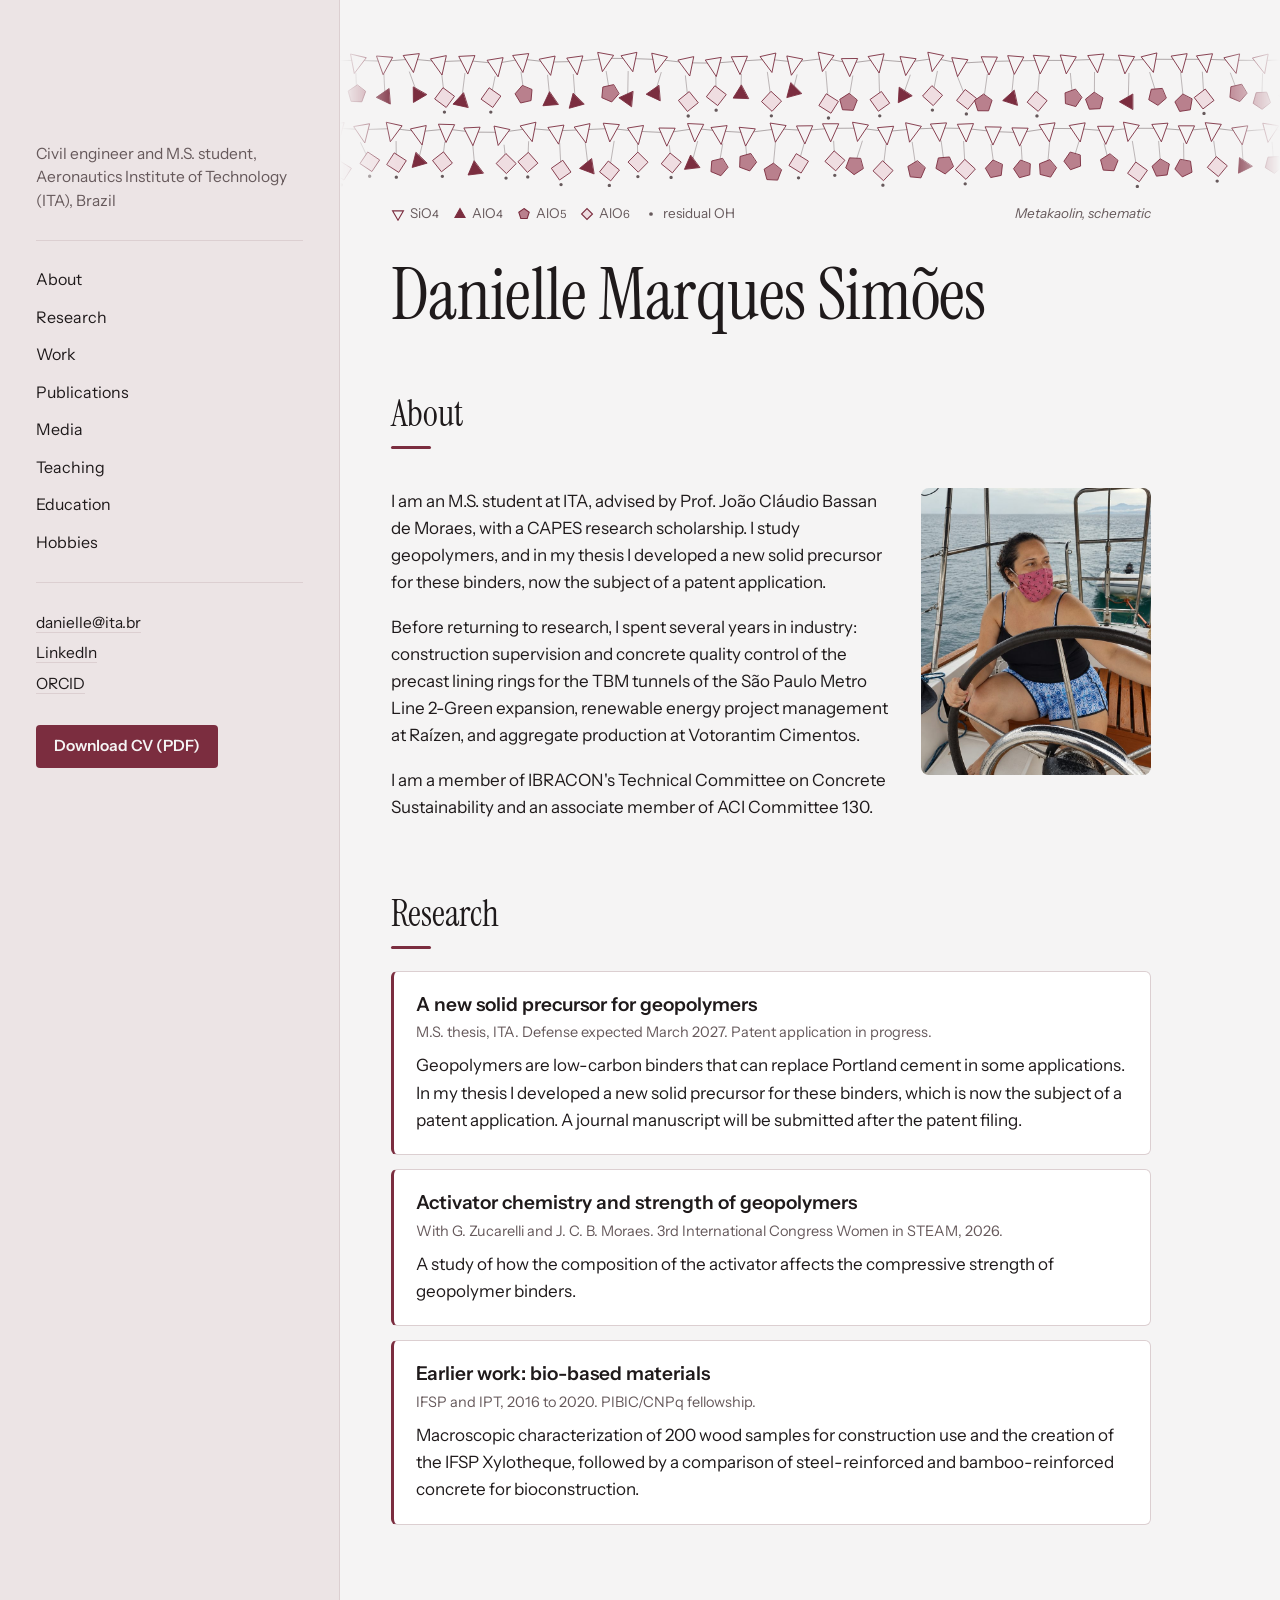
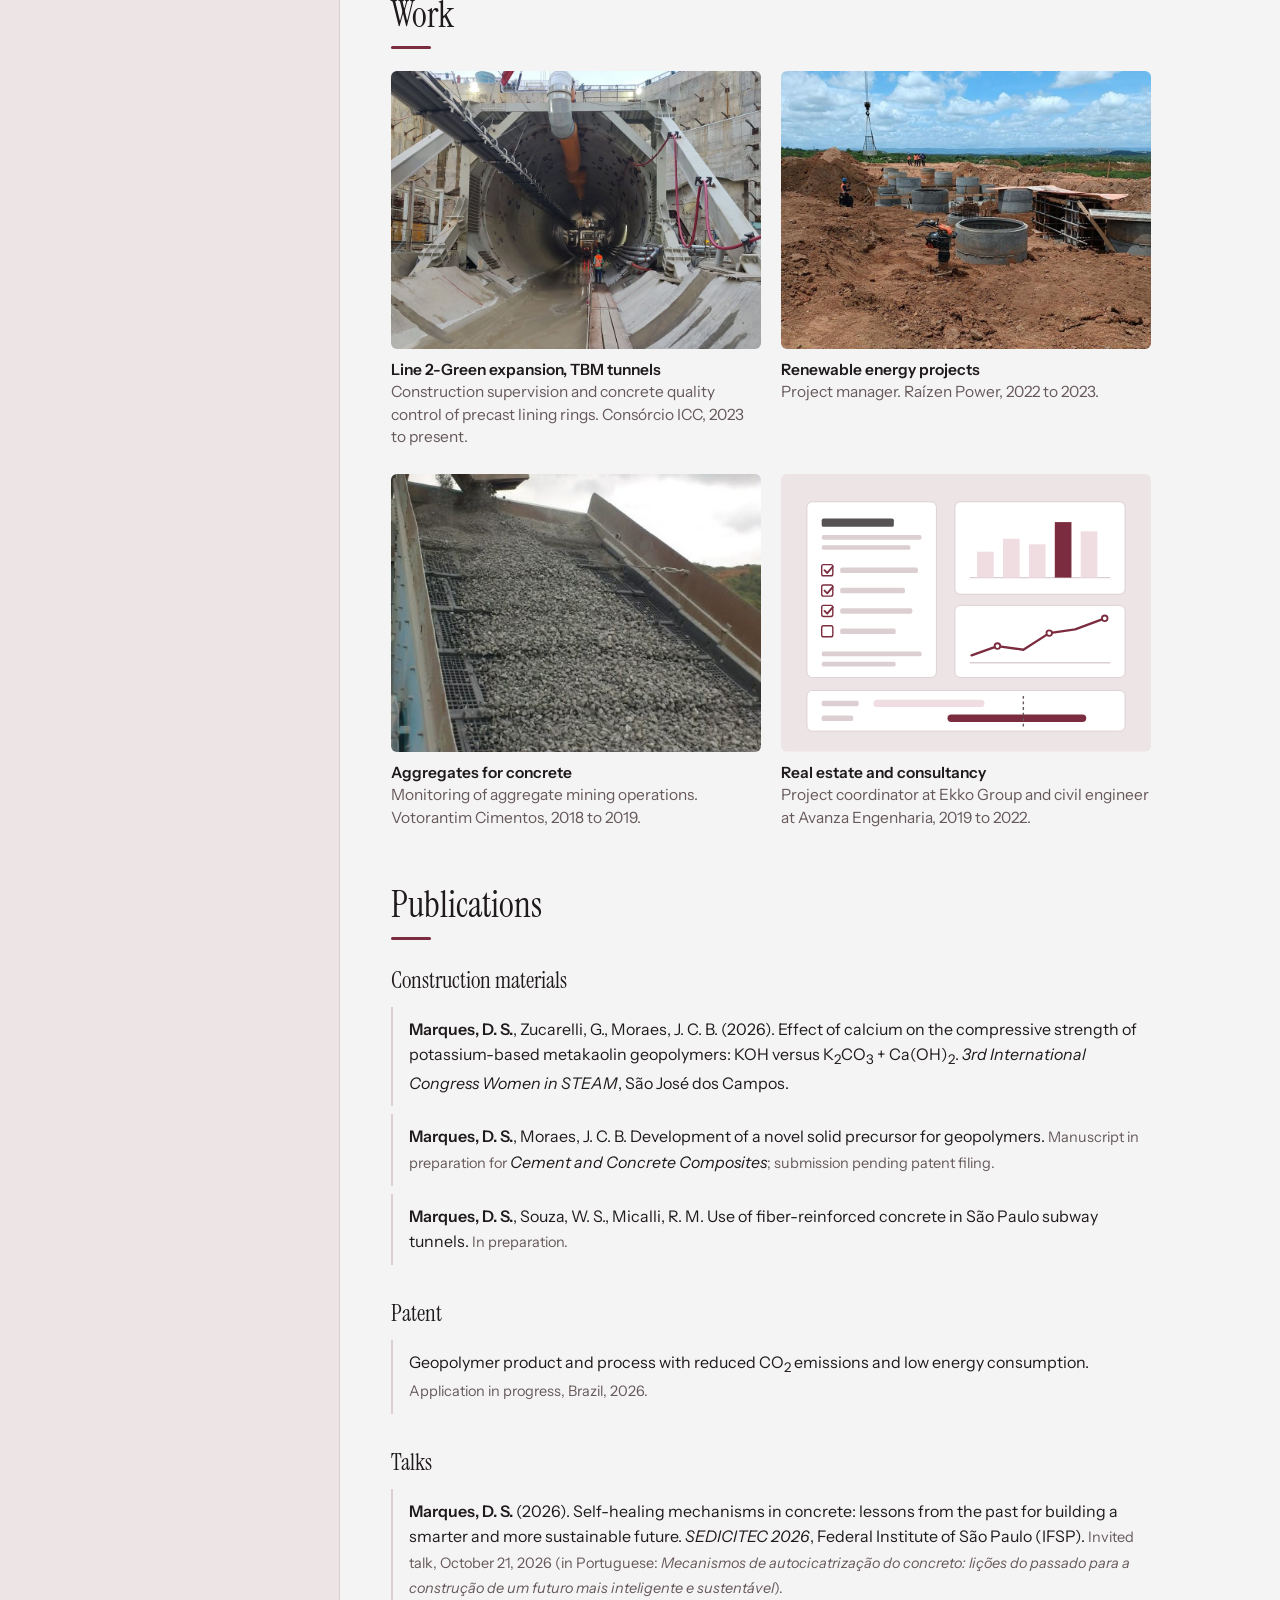
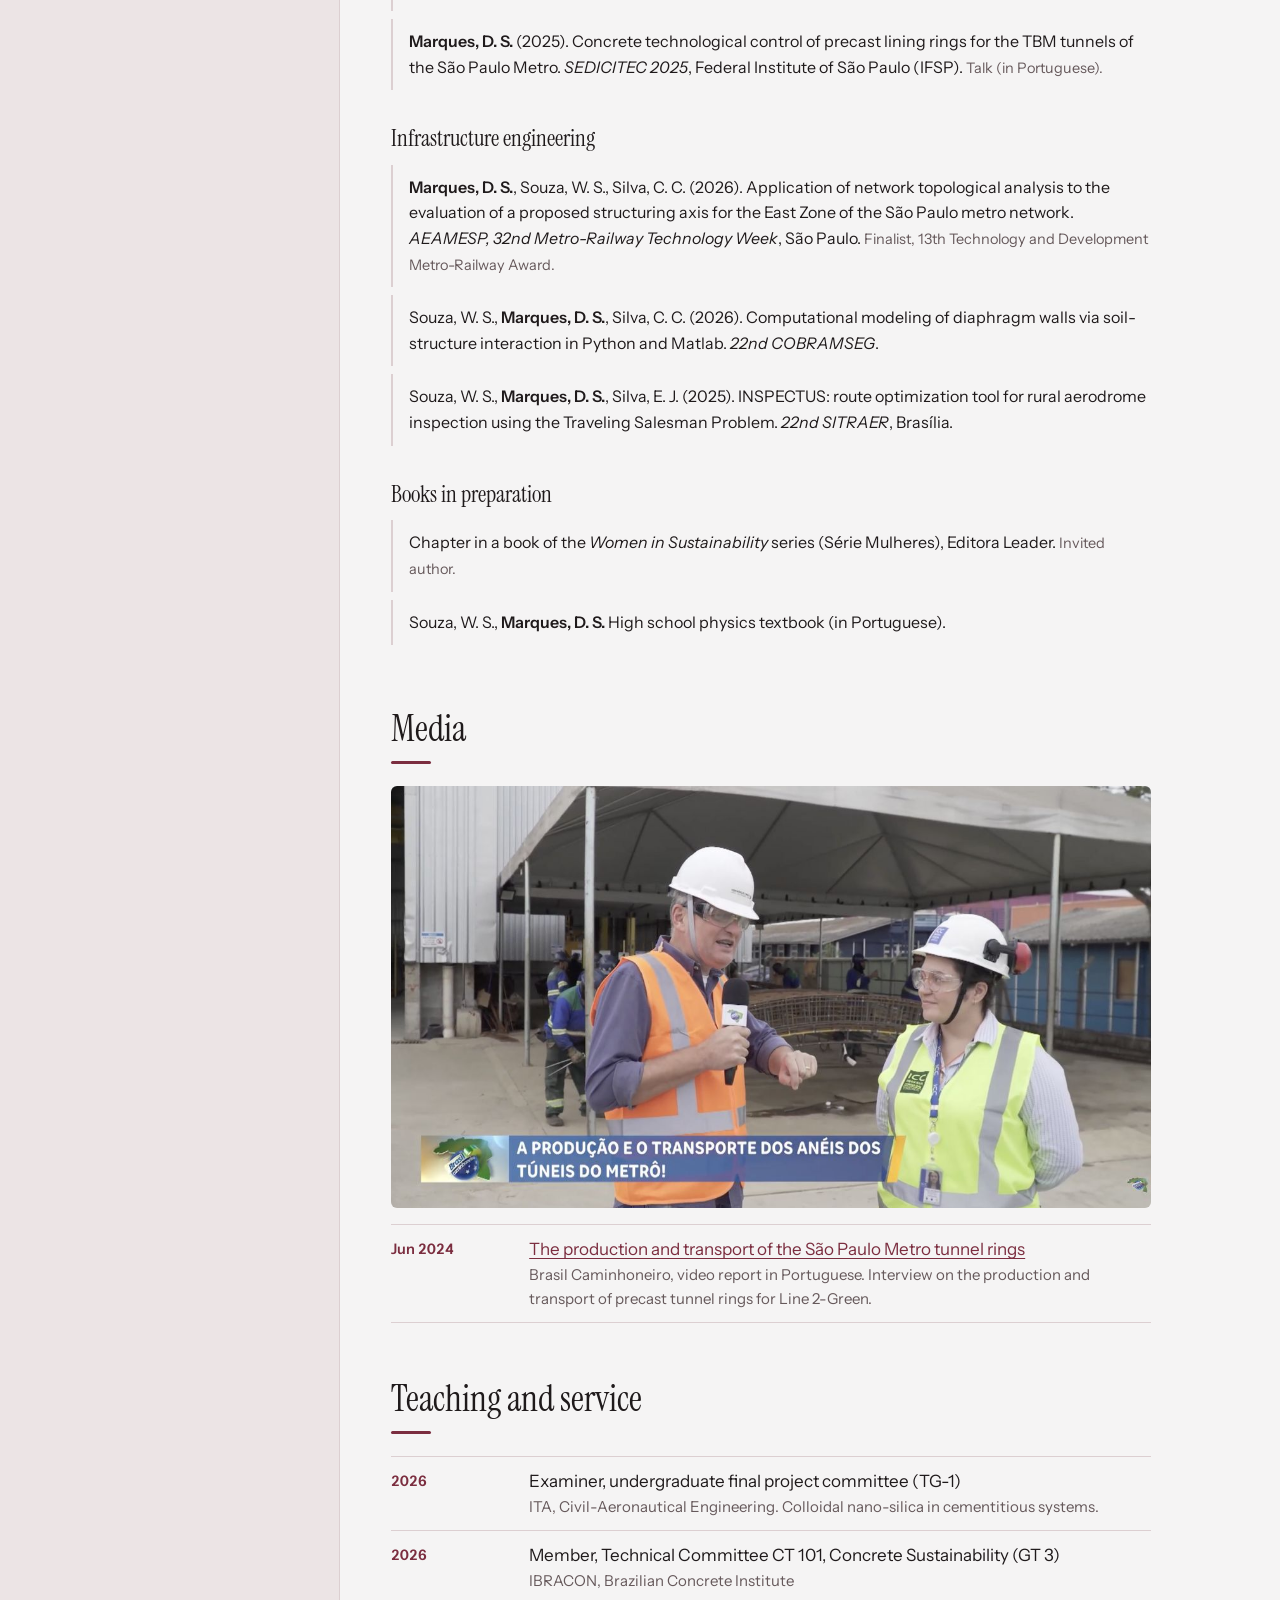
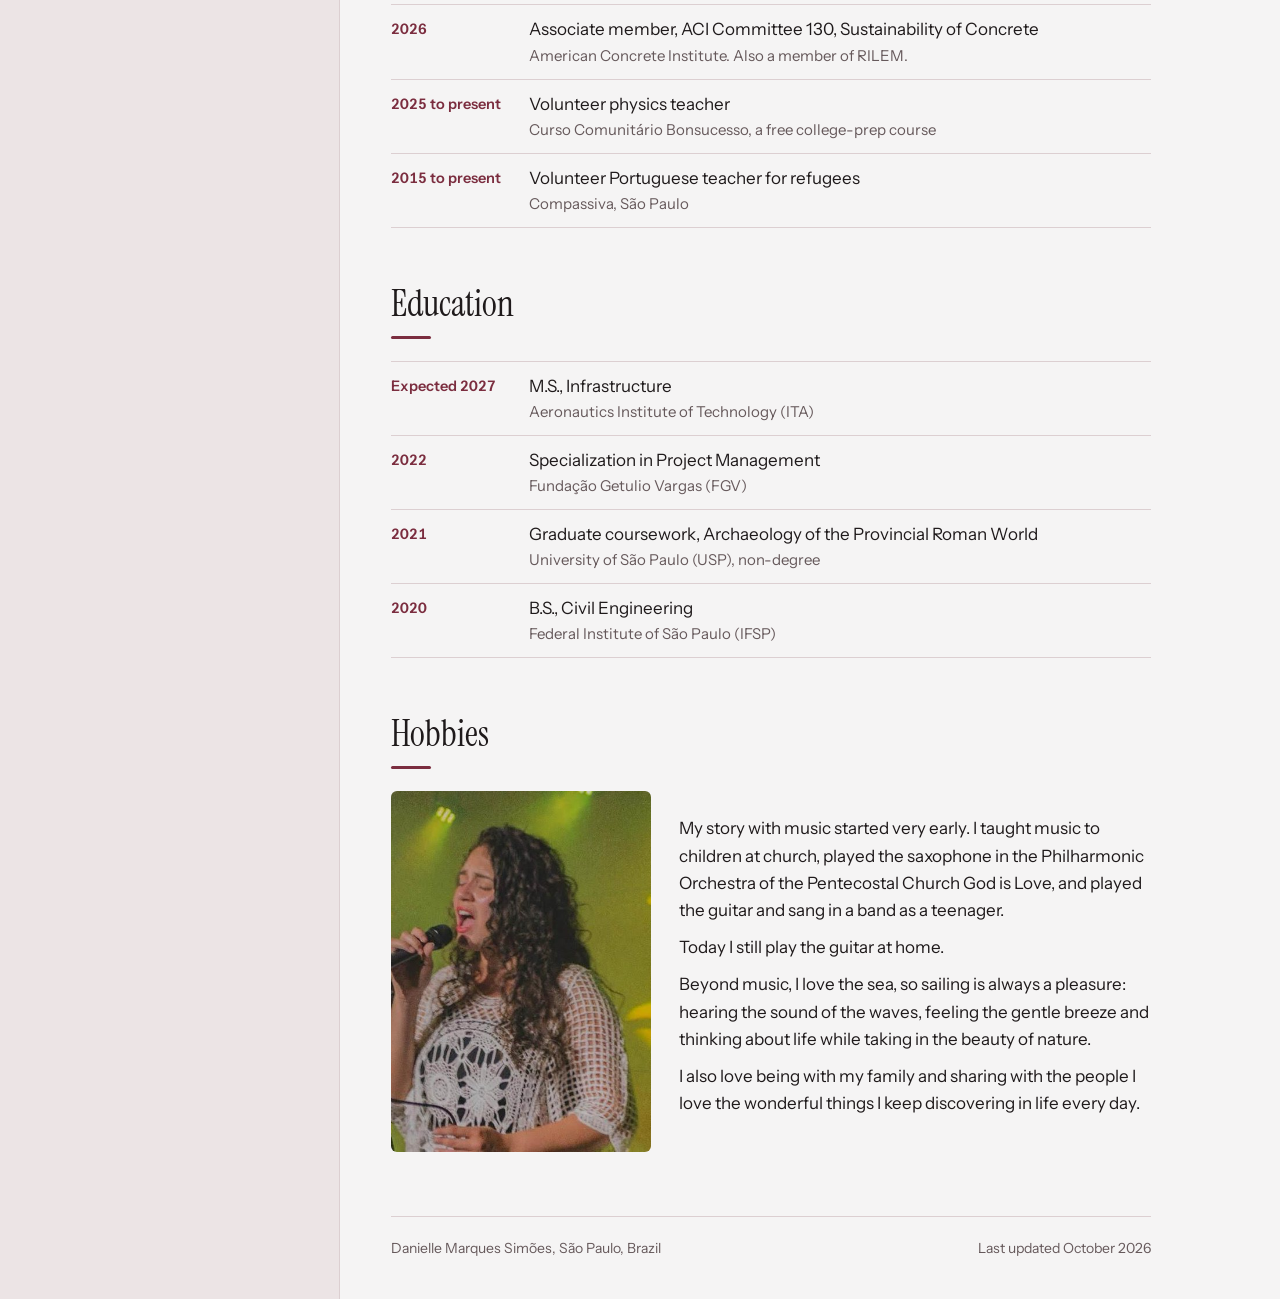
==== commit 431a2631: "Translate the media report title to English Co-Authored-By: Claude Opus 5.5 <noreply@anthropic.com> " ====
--- a/index.html
+++ b/index.html
@@ -717,7 +717,7 @@
       <div class="body">
         <a class="media-shot" href="https://brasilcaminhoneiro.com.br/a-producao-e-o-transporte-dos-aneis-dos-tuneis-do-metro/"><img src="images/media-brasil-caminhoneiro.jpg" alt="Danielle being interviewed by Brasil Caminhoneiro at the precast tunnel ring plant for São Paulo Metro Line 2-Green" width="1200" height="667" loading="lazy"></a>
         <ul class="rows">
-          <li><span><a href="https://brasilcaminhoneiro.com.br/a-producao-e-o-transporte-dos-aneis-dos-tuneis-do-metro/">A produção e o transporte dos anéis dos túneis do metrô</a><span class="sub">Brasil Caminhoneiro, video report. Interview on the production and transport of precast tunnel rings for Line 2-Green.</span></span><span class="when">Jun 2024</span></li>
+          <li><span><a href="https://brasilcaminhoneiro.com.br/a-producao-e-o-transporte-dos-aneis-dos-tuneis-do-metro/">The production and transport of the São Paulo Metro tunnel rings</a><span class="sub">Brasil Caminhoneiro, video report in Portuguese. Interview on the production and transport of precast tunnel rings for Line 2-Green.</span></span><span class="when">Jun 2024</span></li>
         </ul>
       </div>
     </section>
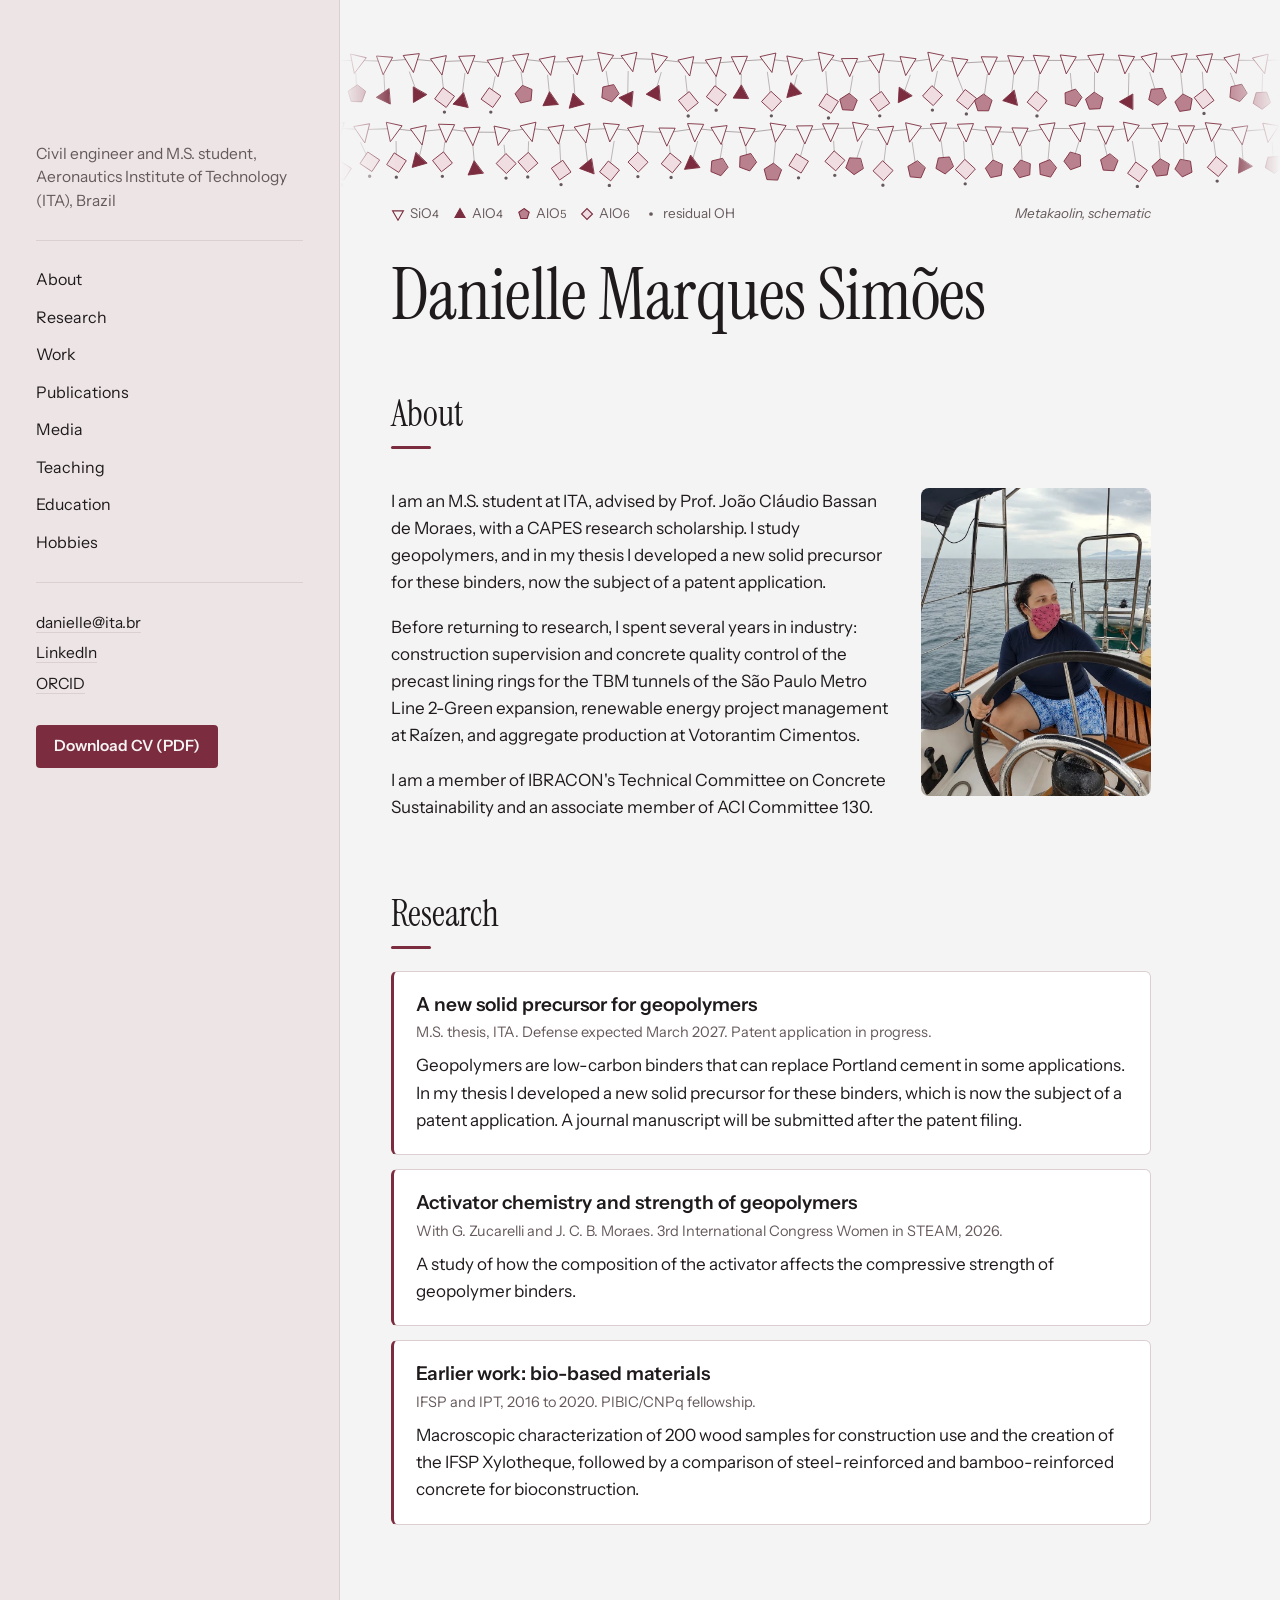
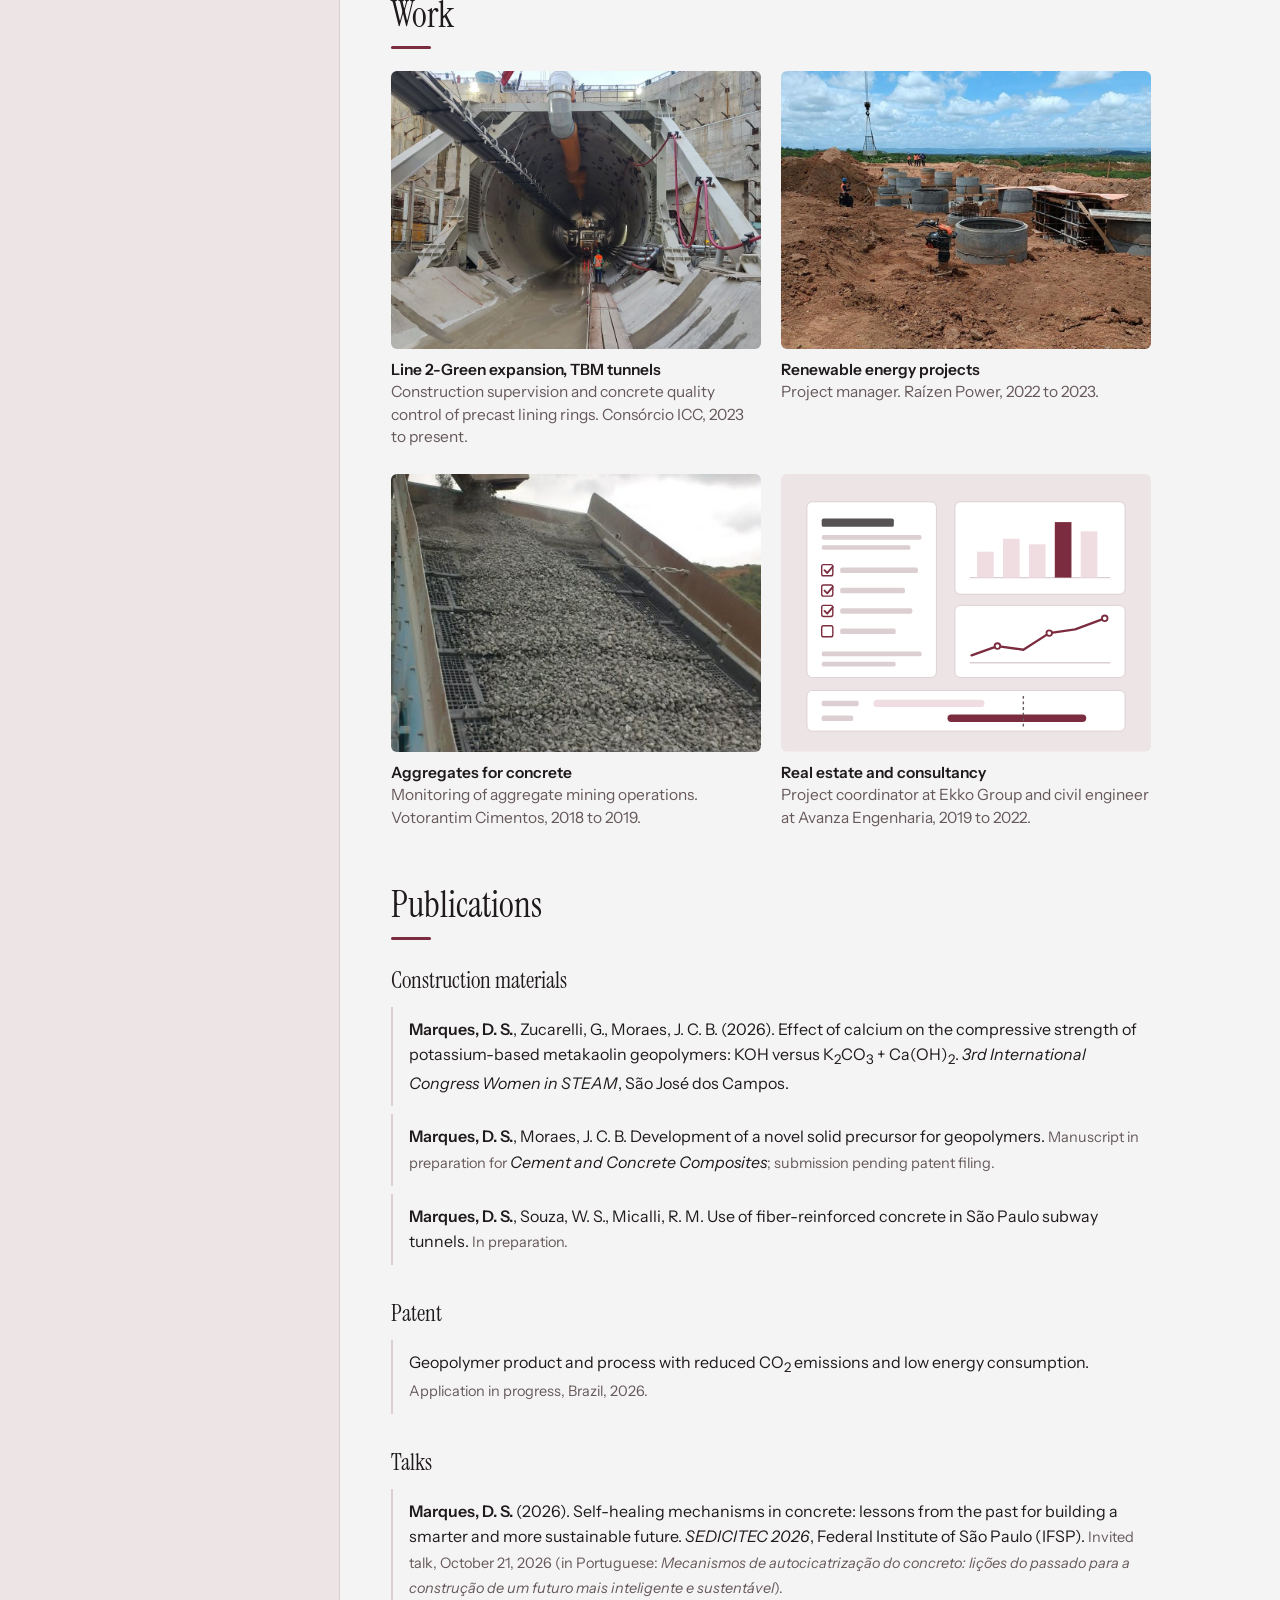
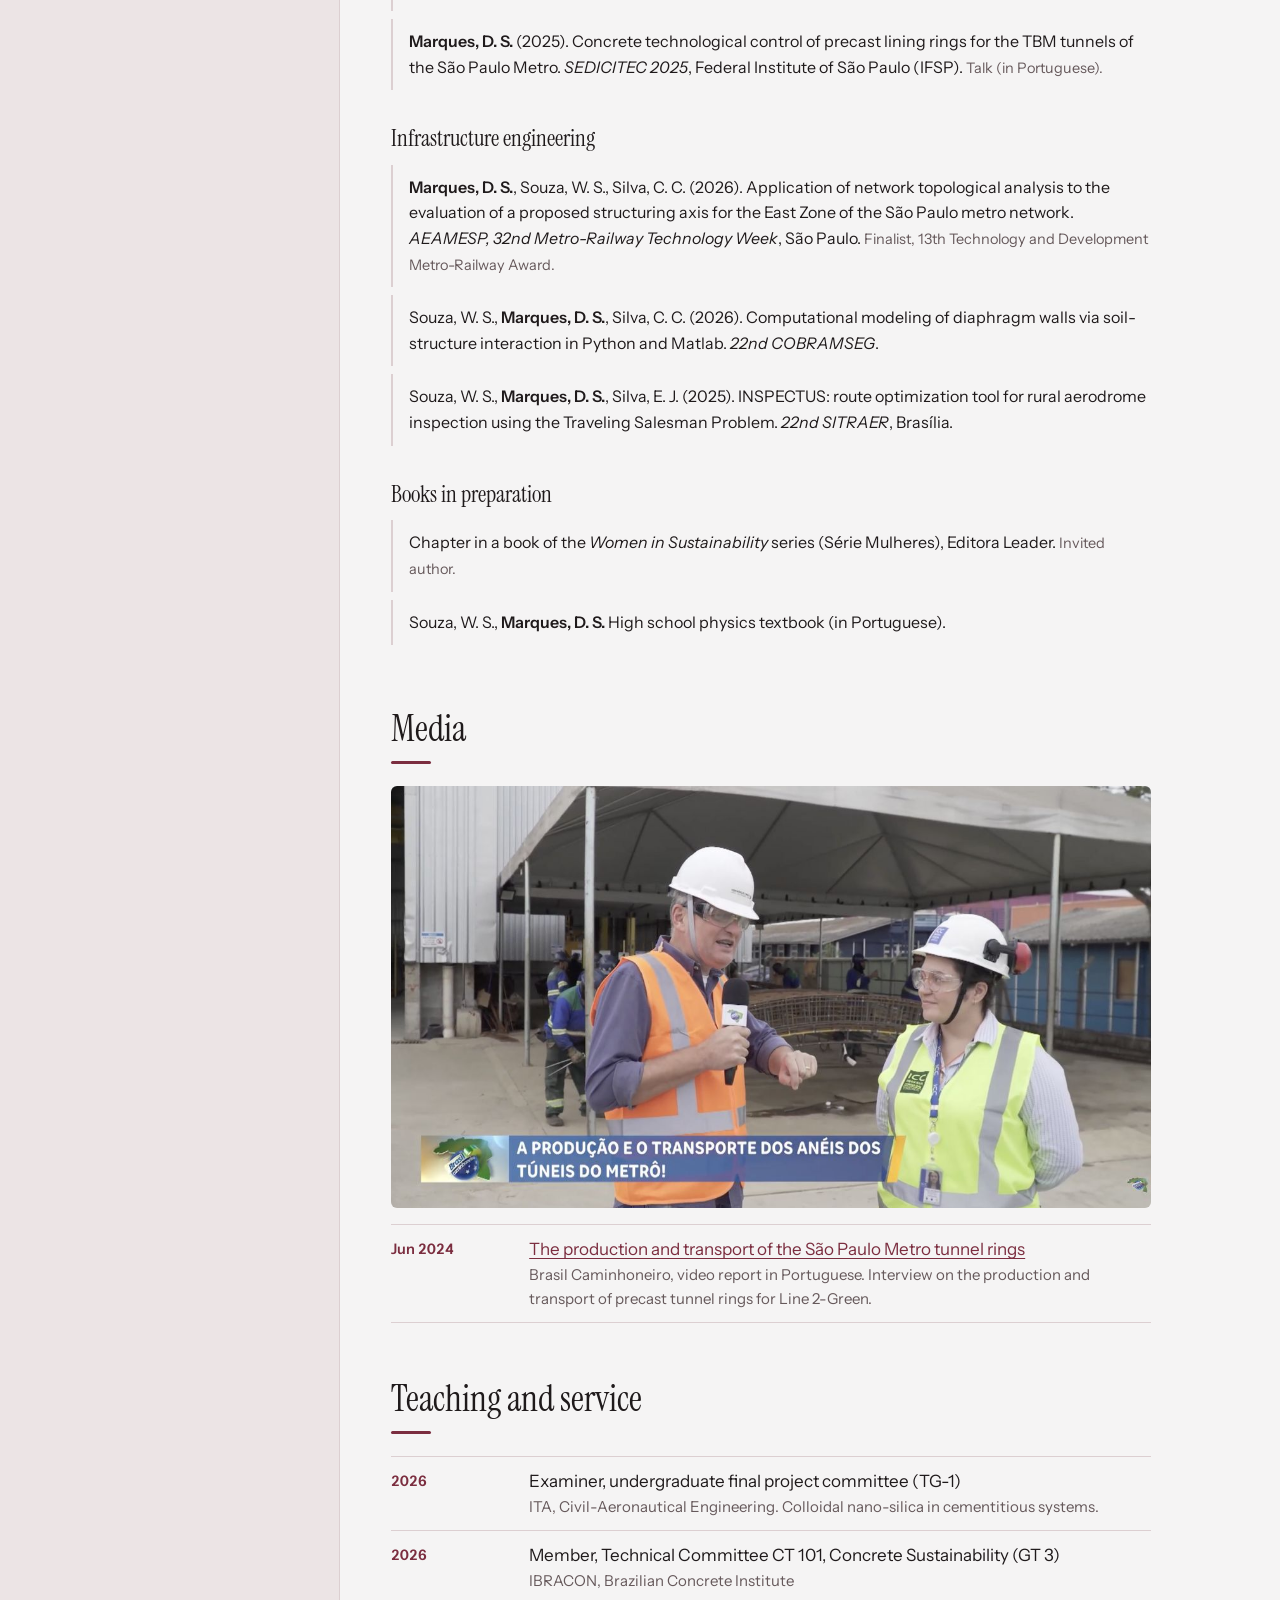
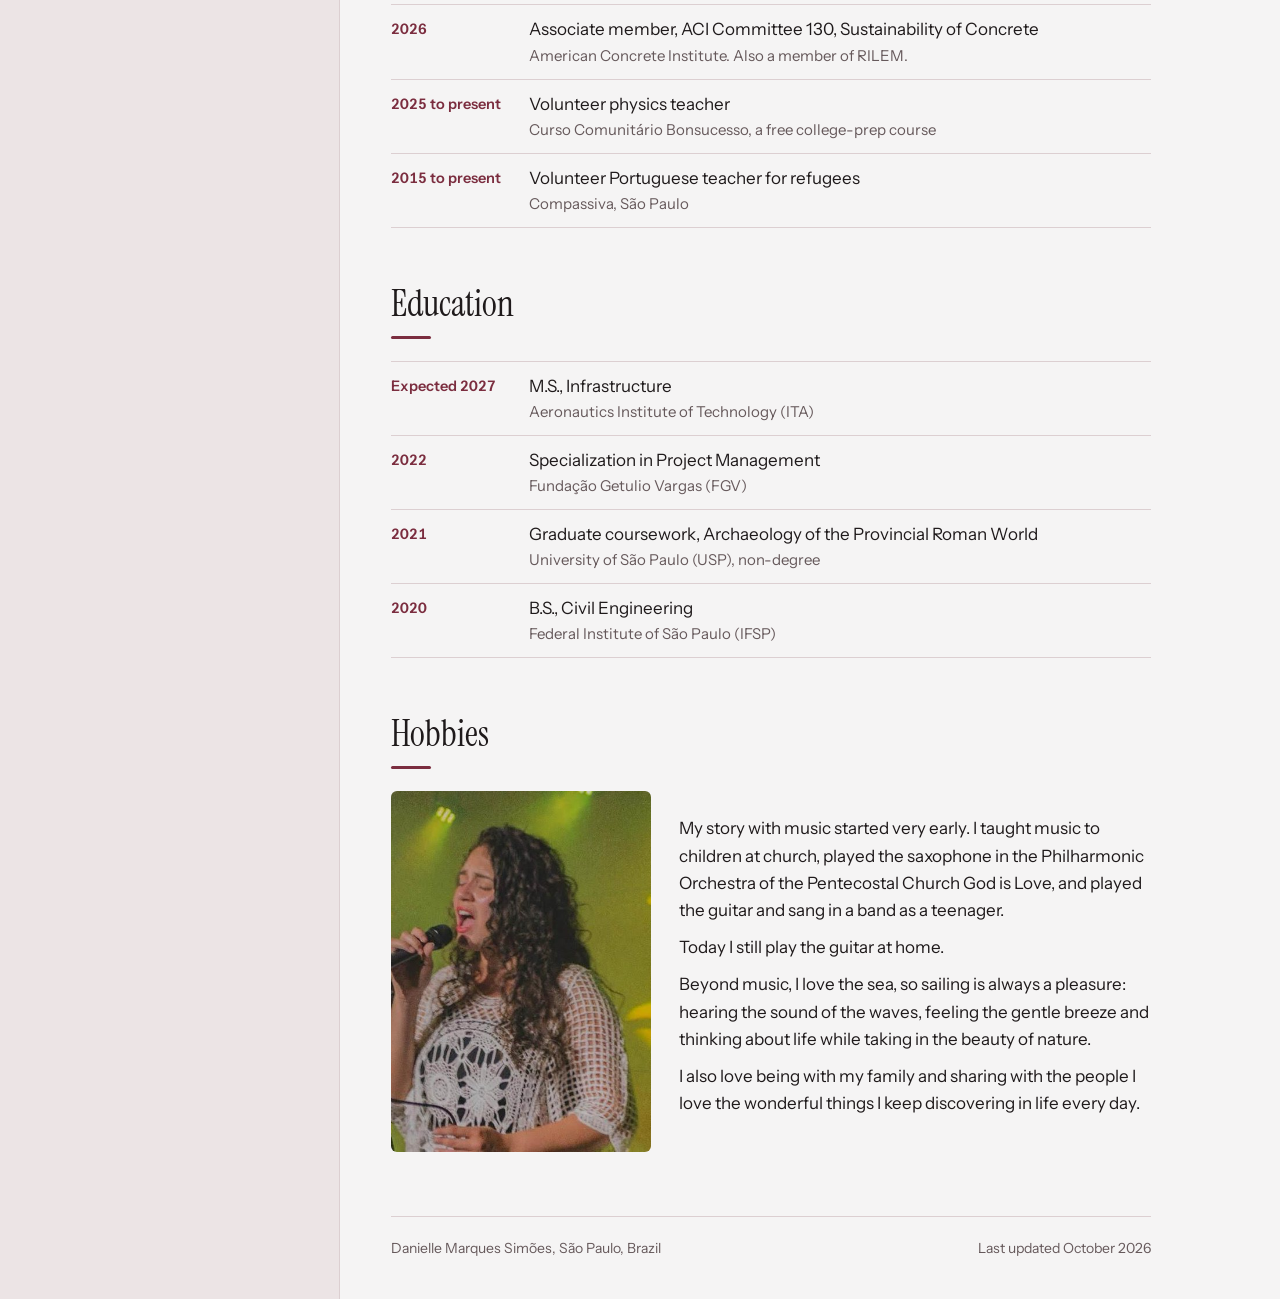
==== commit e55c6d08: "Replace main photo with new sailing picture Co-Authored-By: Claude Opus 5.5 <noreply@anthropic.com> " ====
--- a/index.html
+++ b/index.html
@@ -606,7 +606,7 @@
           <p>Before returning to research, I spent several years in industry: construction supervision and concrete quality control of the precast lining rings for the TBM tunnels of the São Paulo Metro Line 2-Green expansion, renewable energy project management at Raízen, and aggregate production at Votorantim Cimentos.</p>
           <p>I am a member of IBRACON's Technical Committee on Concrete Sustainability and an associate member of ACI Committee 130.</p>
         </div>
-        <figure class="about-photo"><img src="images/danielle-sailing.jpg" alt="Danielle Marques Simões at the helm of a sailboat" width="720" height="900"></figure>
+        <figure class="about-photo"><img src="images/danielle-sailing.jpg" alt="Danielle Marques Simões at the helm of a sailboat" width="765" height="1024"></figure>
       </div>
     </section>
     <section class="sec" id="research">
